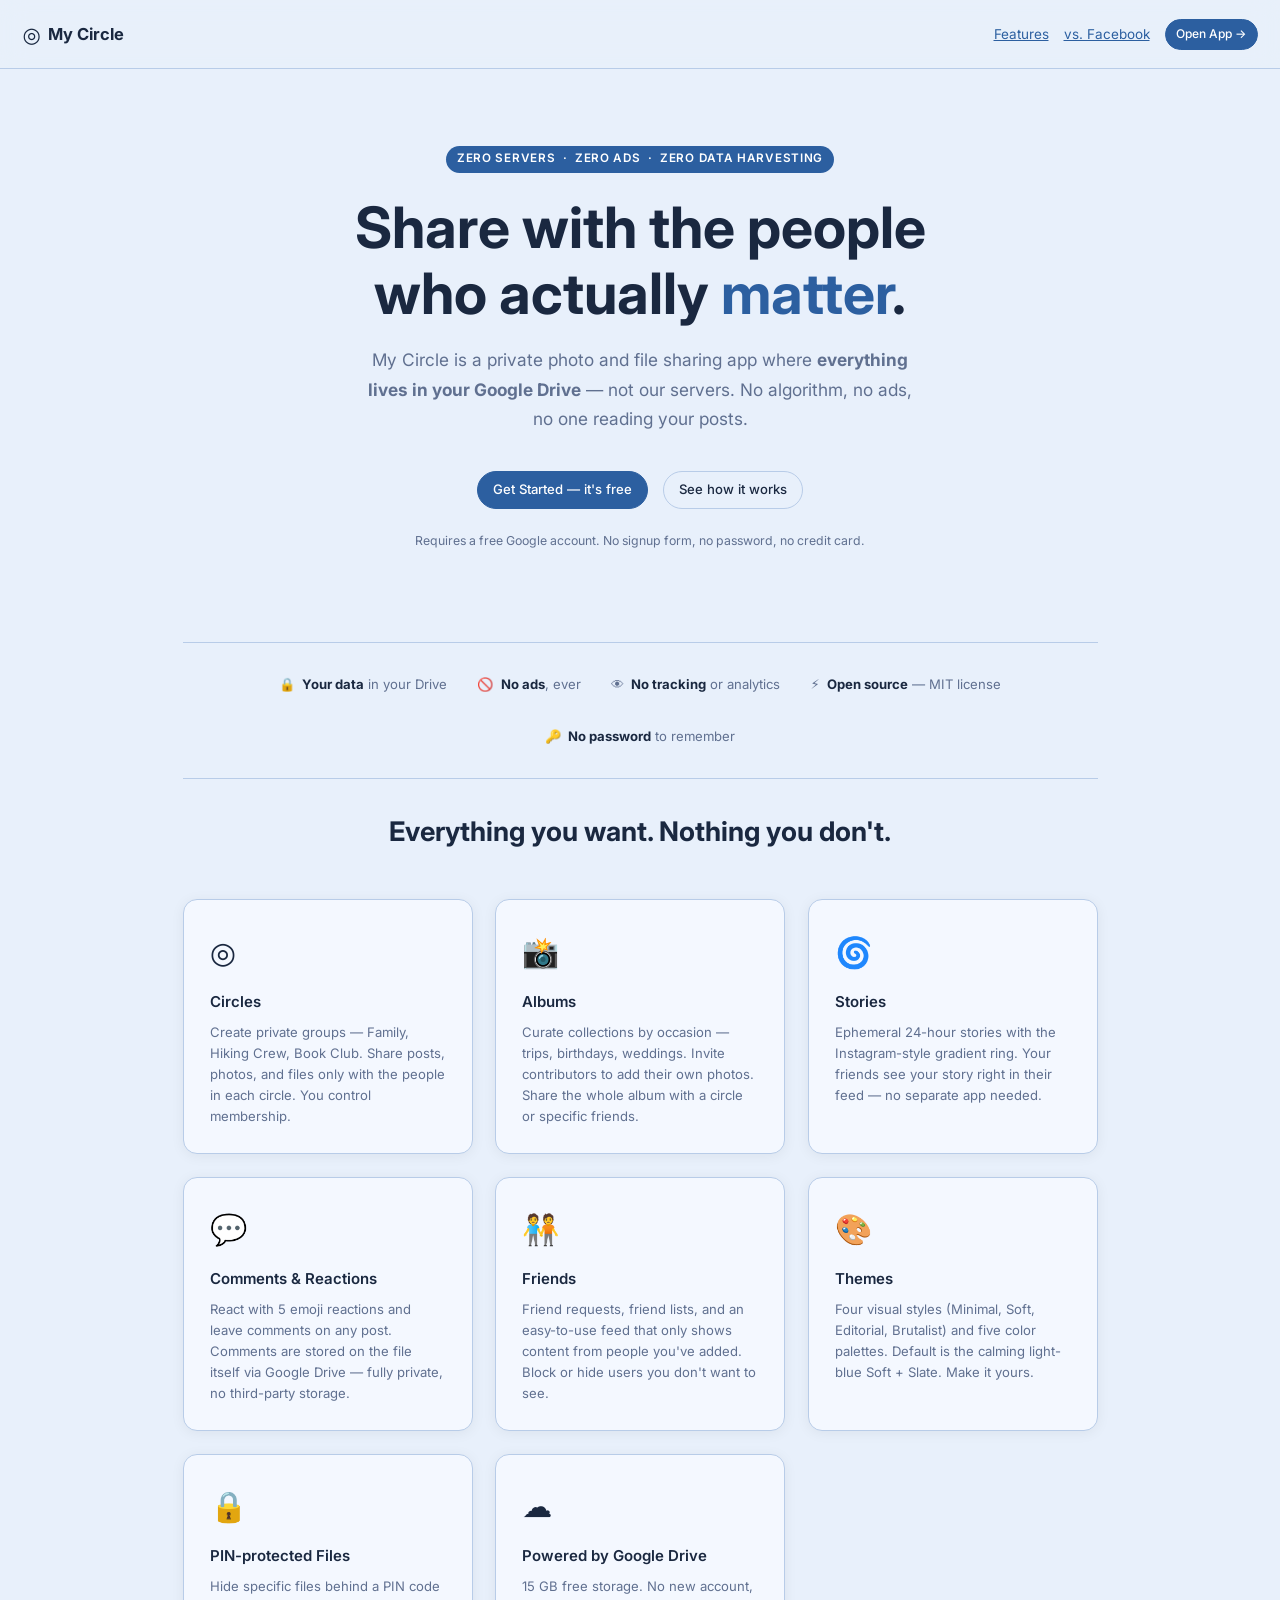
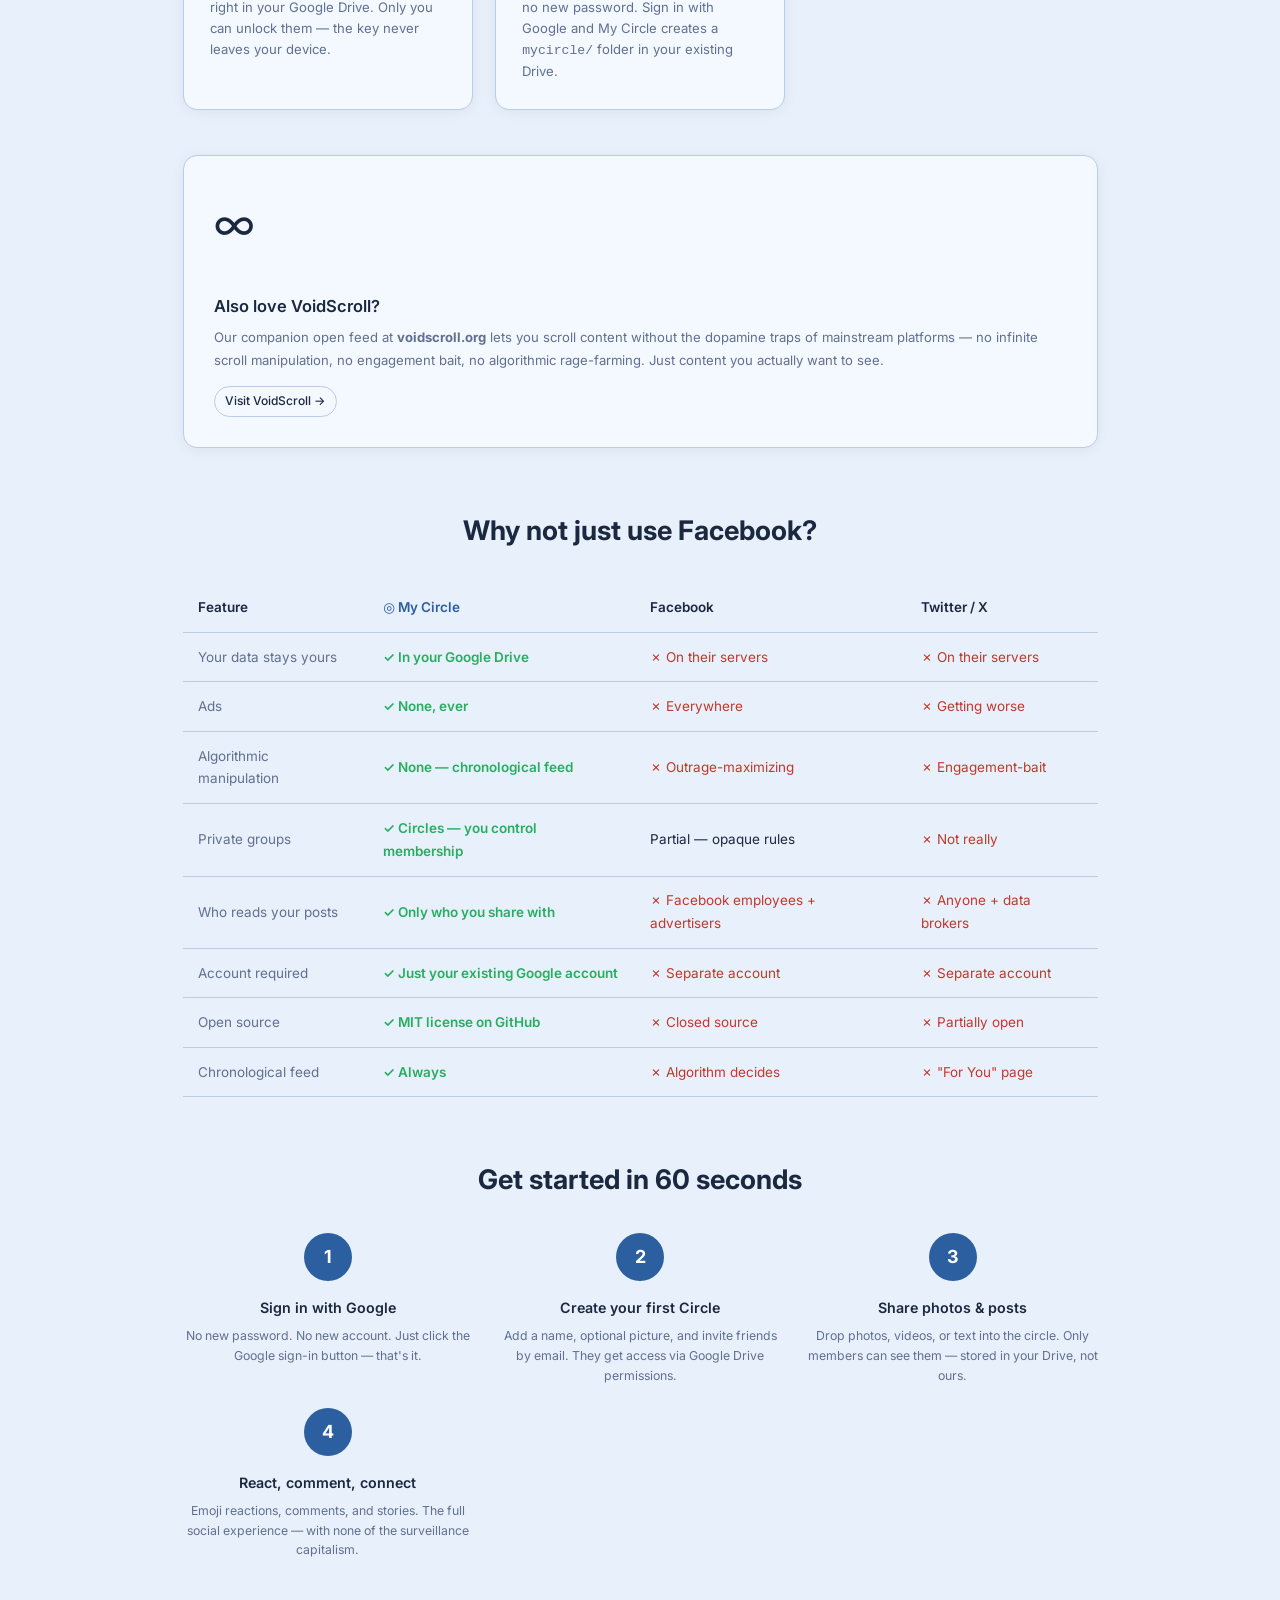
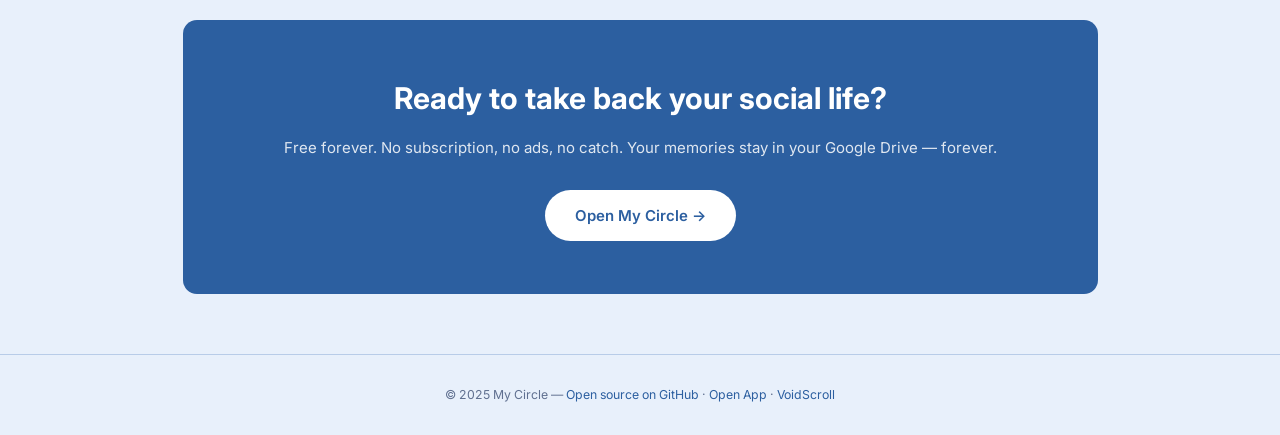
==== landing.html @ d67e1f30 "Add 10 features: carousel, story rings, circle pics, hide user, albums redesign, landing page & more" ====
<!DOCTYPE html>
<html lang="en" data-theme="soft" data-color="slate">
<head>
  <meta charset="UTF-8" />
  <meta name="viewport" content="width=device-width, initial-scale=1.0" />
  <title>My Circle — Private social sharing, owned by you</title>
  <meta name="description" content="My Circle is a private photo &amp; file sharing app. No servers, no ads — everything lives in your Google Drive." />
  <link rel="icon" href="data:image/svg+xml,<svg xmlns='http://www.w3.org/2000/svg' viewBox='0 0 100 100'><text y='.9em' font-size='90'>◎</text></svg>" />
  <link rel="preconnect" href="https://fonts.googleapis.com" />
  <link rel="preconnect" href="https://fonts.gstatic.com" crossorigin />
  <link href="https://fonts.googleapis.com/css2?family=Inter:wght@400;500;600;700&family=Playfair+Display:wght@700&display=swap" rel="stylesheet" />
  <link rel="stylesheet" href="css/styles.css" />
  <style>
    /* ── Landing-specific overrides ── */
    body { background: var(--bg); color: var(--text); }

    .landing { max-width: 960px; margin: 0 auto; padding: 0 1.5rem; }

    /* ── Top nav ── */
    .landing-nav {
      display: flex; align-items: center; justify-content: space-between;
      padding: 1.25rem 1.5rem;
      position: sticky; top: 0; z-index: 100;
      background: color-mix(in srgb, var(--bg) 80%, transparent);
      backdrop-filter: blur(12px);
      border-bottom: 1px solid var(--border);
    }
    .landing-nav-brand { display: flex; align-items: center; gap: .5rem; font-weight: 700; font-size: 1.1rem; text-decoration: none; color: var(--text); }
    .landing-nav-brand .brand-mark { font-size: 1.4rem; }
    .landing-nav-links { display: flex; gap: 1rem; align-items: center; }

    /* ── Hero ── */
    .hero {
      text-align: center;
      padding: 5rem 1rem 4rem;
    }
    .hero-eyebrow {
      display: inline-block;
      background: var(--accent);
      color: var(--accent-fg);
      font-size: .78rem;
      font-weight: 600;
      letter-spacing: .06em;
      text-transform: uppercase;
      padding: .25rem .75rem;
      border-radius: 100px;
      margin-bottom: 1.5rem;
    }
    .hero h1 {
      font-size: clamp(2.2rem, 6vw, 3.8rem);
      font-weight: 700;
      line-height: 1.15;
      margin-bottom: 1.25rem;
      color: var(--text);
    }
    .hero h1 em { font-style: normal; color: var(--accent); }
    .hero-sub {
      font-size: 1.15rem;
      color: var(--muted);
      max-width: 560px;
      margin: 0 auto 2.5rem;
      line-height: 1.7;
    }
    .hero-cta { display: flex; gap: 1rem; justify-content: center; flex-wrap: wrap; }
    .hero-note { margin-top: 1.5rem; font-size: .82rem; color: var(--muted); }

    /* ── Trust badges ── */
    .trust-row {
      display: flex; gap: 2rem; justify-content: center; flex-wrap: wrap;
      padding: 2rem 0;
      border-top: 1px solid var(--border);
      border-bottom: 1px solid var(--border);
      margin: 2rem 0;
    }
    .trust-item { display: flex; align-items: center; gap: .5rem; font-size: .875rem; color: var(--muted); }
    .trust-item strong { color: var(--text); }

    /* ── Feature sections ── */
    .features { display: grid; grid-template-columns: repeat(auto-fill, minmax(280px, 1fr)); gap: 1.5rem; margin: 3rem 0; }
    .feature-card {
      background: var(--surface);
      border: 1px solid var(--border);
      border-radius: var(--card-radius, 14px);
      padding: 1.75rem;
      box-shadow: var(--shadow);
    }
    .feature-icon { font-size: 2rem; margin-bottom: .75rem; }
    .feature-card h3 { font-size: 1rem; font-weight: 600; margin-bottom: .5rem; }
    .feature-card p { font-size: .875rem; color: var(--muted); line-height: 1.6; }

    /* ── Comparison table ── */
    .compare-section { margin: 4rem 0; }
    .compare-section h2 { text-align: center; margin-bottom: 2rem; font-size: 1.8rem; }
    .compare-table { width: 100%; border-collapse: collapse; font-size: .9rem; }
    .compare-table th, .compare-table td { padding: .85rem 1rem; border-bottom: 1px solid var(--border); text-align: left; }
    .compare-table th { font-weight: 600; background: var(--bg); }
    .compare-table td:first-child { color: var(--muted); }
    .compare-table .mc-col { color: var(--accent); font-weight: 600; }
    .compare-table .check { color: #27ae60; }
    .compare-table .cross { color: var(--danger); }
    .compare-table tr:hover td { background: color-mix(in srgb, var(--surface) 60%, var(--bg)); }

    /* ── How it works ── */
    .how-section { margin: 4rem 0; }
    .how-section h2 { text-align: center; margin-bottom: 2rem; font-size: 1.8rem; }
    .steps { display: grid; grid-template-columns: repeat(auto-fill, minmax(220px, 1fr)); gap: 1.5rem; }
    .step { text-align: center; }
    .step-num {
      width: 48px; height: 48px; border-radius: 50%;
      background: var(--accent); color: var(--accent-fg);
      display: flex; align-items: center; justify-content: center;
      font-size: 1.2rem; font-weight: 700;
      margin: 0 auto 1rem;
    }
    .step h3 { font-size: .95rem; font-weight: 600; margin-bottom: .4rem; }
    .step p { font-size: .82rem; color: var(--muted); line-height: 1.6; }

    /* ── VoidScroll promo ── */
    .voidscroll-promo {
      margin: 3rem 0;
      background: var(--surface);
      border: 1px solid var(--border);
      border-radius: var(--card-radius, 14px);
      padding: 2rem;
      display: flex; align-items: center; gap: 2rem;
      box-shadow: var(--shadow);
      flex-wrap: wrap;
    }
    .voidscroll-promo .vs-icon { font-size: 3rem; flex-shrink: 0; }
    .voidscroll-promo h3 { font-size: 1.1rem; font-weight: 600; margin-bottom: .4rem; }
    .voidscroll-promo p { font-size: .875rem; color: var(--muted); margin-bottom: 1rem; }

    /* ── CTA section ── */
    .cta-section {
      text-align: center;
      margin: 4rem 0;
      padding: 3.5rem 2rem;
      background: var(--accent);
      color: var(--accent-fg);
      border-radius: var(--card-radius, 14px);
    }
    .cta-section h2 { font-size: 2rem; margin-bottom: .75rem; color: var(--accent-fg); }
    .cta-section p { margin-bottom: 2rem; opacity: .85; font-size: 1rem; }
    .btn-cta-inv {
      background: var(--accent-fg); color: var(--accent);
      border: none; border-radius: 100px;
      padding: .85rem 2rem; font-size: 1rem; font-weight: 600;
      cursor: pointer; text-decoration: none; display: inline-block;
      transition: opacity .15s;
    }
    .btn-cta-inv:hover { opacity: .9; }

    /* ── Footer ── */
    .landing-footer {
      text-align: center; padding: 2rem 0;
      font-size: .82rem; color: var(--muted);
      border-top: 1px solid var(--border);
      margin-top: 4rem;
    }
    .landing-footer a { color: var(--accent); text-decoration: none; }
    .landing-footer a:hover { text-decoration: underline; }

    @media (max-width: 600px) {
      .hero { padding: 3rem 1rem 2.5rem; }
      .voidscroll-promo { flex-direction: column; text-align: center; }
      .compare-table { font-size: .78rem; }
      .compare-table th, .compare-table td { padding: .6rem .5rem; }
    }
  </style>
</head>
<body>

  <nav class="landing-nav">
    <a href="index.html" class="landing-nav-brand">
      <span class="brand-mark">◎</span>
      <span>My Circle</span>
    </a>
    <div class="landing-nav-links">
      <a href="#features" class="link" style="font-size:.9rem">Features</a>
      <a href="#compare" class="link" style="font-size:.9rem">vs. Facebook</a>
      <a href="index.html" class="btn btn-primary btn-sm">Open App →</a>
    </div>
  </nav>

  <div class="landing">

    <!-- Hero -->
    <section class="hero">
      <span class="hero-eyebrow">Zero servers &nbsp;·&nbsp; Zero ads &nbsp;·&nbsp; Zero data harvesting</span>
      <h1>Share with the people<br>who actually <em>matter</em>.</h1>
      <p class="hero-sub">
        My Circle is a private photo and file sharing app where
        <strong>everything lives in your Google Drive</strong> — not our servers.
        No algorithm, no ads, no one reading your posts.
      </p>
      <div class="hero-cta">
        <a href="index.html" class="btn btn-primary btn-lg">Get Started — it's free</a>
        <a href="#features" class="btn btn-ghost btn-lg">See how it works</a>
      </div>
      <p class="hero-note">Requires a free Google account. No signup form, no password, no credit card.</p>
    </section>

    <!-- Trust -->
    <div class="trust-row">
      <div class="trust-item">🔒 <span><strong>Your data</strong> in your Drive</span></div>
      <div class="trust-item">🚫 <span><strong>No ads</strong>, ever</span></div>
      <div class="trust-item">👁 <span><strong>No tracking</strong> or analytics</span></div>
      <div class="trust-item">⚡ <span><strong>Open source</strong> — MIT license</span></div>
      <div class="trust-item">🔑 <span><strong>No password</strong> to remember</span></div>
    </div>

    <!-- Features -->
    <section id="features">
      <h2 style="text-align:center;margin-bottom:2rem;font-size:1.8rem">Everything you want. Nothing you don't.</h2>
      <div class="features">
        <div class="feature-card">
          <div class="feature-icon">◎</div>
          <h3>Circles</h3>
          <p>Create private groups — Family, Hiking Crew, Book Club. Share posts, photos, and files only with the people in each circle. You control membership.</p>
        </div>
        <div class="feature-card">
          <div class="feature-icon">📸</div>
          <h3>Albums</h3>
          <p>Curate collections by occasion — trips, birthdays, weddings. Invite contributors to add their own photos. Share the whole album with a circle or specific friends.</p>
        </div>
        <div class="feature-card">
          <div class="feature-icon">🌀</div>
          <h3>Stories</h3>
          <p>Ephemeral 24-hour stories with the Instagram-style gradient ring. Your friends see your story right in their feed — no separate app needed.</p>
        </div>
        <div class="feature-card">
          <div class="feature-icon">💬</div>
          <h3>Comments &amp; Reactions</h3>
          <p>React with 5 emoji reactions and leave comments on any post. Comments are stored on the file itself via Google Drive — fully private, no third-party storage.</p>
        </div>
        <div class="feature-card">
          <div class="feature-icon">🧑‍🤝‍🧑</div>
          <h3>Friends</h3>
          <p>Friend requests, friend lists, and an easy-to-use feed that only shows content from people you've added. Block or hide users you don't want to see.</p>
        </div>
        <div class="feature-card">
          <div class="feature-icon">🎨</div>
          <h3>Themes</h3>
          <p>Four visual styles (Minimal, Soft, Editorial, Brutalist) and five color palettes. Default is the calming light-blue Soft + Slate. Make it yours.</p>
        </div>
        <div class="feature-card">
          <div class="feature-icon">🔒</div>
          <h3>PIN-protected Files</h3>
          <p>Hide specific files behind a PIN code right in your Google Drive. Only you can unlock them — the key never leaves your device.</p>
        </div>
        <div class="feature-card">
          <div class="feature-icon">☁️</div>
          <h3>Powered by Google Drive</h3>
          <p>15 GB free storage. No new account, no new password. Sign in with Google and My Circle creates a <code>mycircle/</code> folder in your existing Drive.</p>
        </div>
      </div>
    </section>

    <!-- VoidScroll promo -->
    <div class="voidscroll-promo">
      <div class="vs-icon">∞</div>
      <div>
        <h3>Also love VoidScroll?</h3>
        <p>Our companion open feed at <strong>voidscroll.org</strong> lets you scroll content without the dopamine traps of mainstream platforms — no infinite scroll manipulation, no engagement bait, no algorithmic rage-farming. Just content you actually want to see.</p>
        <a href="https://voidscroll.org" target="_blank" rel="noopener" class="btn btn-ghost btn-sm">Visit VoidScroll →</a>
      </div>
    </div>

    <!-- Comparison -->
    <section id="compare" class="compare-section">
      <h2>Why not just use Facebook?</h2>
      <table class="compare-table">
        <thead>
          <tr>
            <th>Feature</th>
            <th class="mc-col">◎ My Circle</th>
            <th>Facebook</th>
            <th>Twitter / X</th>
          </tr>
        </thead>
        <tbody>
          <tr>
            <td>Your data stays yours</td>
            <td class="mc-col check">✓ In your Google Drive</td>
            <td class="cross">✗ On their servers</td>
            <td class="cross">✗ On their servers</td>
          </tr>
          <tr>
            <td>Ads</td>
            <td class="mc-col check">✓ None, ever</td>
            <td class="cross">✗ Everywhere</td>
            <td class="cross">✗ Getting worse</td>
          </tr>
          <tr>
            <td>Algorithmic manipulation</td>
            <td class="mc-col check">✓ None — chronological feed</td>
            <td class="cross">✗ Outrage-maximizing</td>
            <td class="cross">✗ Engagement-bait</td>
          </tr>
          <tr>
            <td>Private groups</td>
            <td class="mc-col check">✓ Circles — you control membership</td>
            <td>Partial — opaque rules</td>
            <td class="cross">✗ Not really</td>
          </tr>
          <tr>
            <td>Who reads your posts</td>
            <td class="mc-col check">✓ Only who you share with</td>
            <td class="cross">✗ Facebook employees + advertisers</td>
            <td class="cross">✗ Anyone + data brokers</td>
          </tr>
          <tr>
            <td>Account required</td>
            <td class="mc-col check">✓ Just your existing Google account</td>
            <td class="cross">✗ Separate account</td>
            <td class="cross">✗ Separate account</td>
          </tr>
          <tr>
            <td>Open source</td>
            <td class="mc-col check">✓ MIT license on GitHub</td>
            <td class="cross">✗ Closed source</td>
            <td class="cross">✗ Partially open</td>
          </tr>
          <tr>
            <td>Chronological feed</td>
            <td class="mc-col check">✓ Always</td>
            <td class="cross">✗ Algorithm decides</td>
            <td class="cross">✗ "For You" page</td>
          </tr>
        </tbody>
      </table>
    </section>

    <!-- How it works -->
    <section class="how-section">
      <h2>Get started in 60 seconds</h2>
      <div class="steps">
        <div class="step">
          <div class="step-num">1</div>
          <h3>Sign in with Google</h3>
          <p>No new password. No new account. Just click the Google sign-in button — that's it.</p>
        </div>
        <div class="step">
          <div class="step-num">2</div>
          <h3>Create your first Circle</h3>
          <p>Add a name, optional picture, and invite friends by email. They get access via Google Drive permissions.</p>
        </div>
        <div class="step">
          <div class="step-num">3</div>
          <h3>Share photos &amp; posts</h3>
          <p>Drop photos, videos, or text into the circle. Only members can see them — stored in your Drive, not ours.</p>
        </div>
        <div class="step">
          <div class="step-num">4</div>
          <h3>React, comment, connect</h3>
          <p>Emoji reactions, comments, and stories. The full social experience — with none of the surveillance capitalism.</p>
        </div>
      </div>
    </section>

    <!-- CTA -->
    <section class="cta-section">
      <h2>Ready to take back your social life?</h2>
      <p>Free forever. No subscription, no ads, no catch. Your memories stay in your Google Drive — forever.</p>
      <a href="index.html" class="btn-cta-inv">Open My Circle →</a>
    </section>

  </div><!-- /.landing -->

  <footer class="landing-footer">
    <div class="landing">
      <p>
        © 2025 My Circle — <a href="https://github.com/phil08533/TimeLine" target="_blank" rel="noopener">Open source on GitHub</a> ·
        <a href="index.html">Open App</a> ·
        <a href="https://voidscroll.org" target="_blank" rel="noopener">VoidScroll</a>
      </p>
    </div>
  </footer>

</body>
</html>
---- css/styles.css ----
/* ============================================================
   My Circle — styles.css
   Theme system: [data-theme] × [data-color] on <html>
   Visual themes: minimal | brutalist | soft | editorial
   Color themes:  paper | midnight | forest | coral | slate
   ============================================================ */

/* ── Reset ── */
*, *::before, *::after { box-sizing: border-box; margin: 0; padding: 0; }
img, video { max-width: 100%; display: block; }
button { cursor: pointer; font-family: inherit; }
a { color: inherit; text-decoration: none; }
[hidden] { display: none !important; }

/* ── Base color variables (paper default) ── */
:root {
  --bg:       #f8f8f5;
  --surface:  #ffffff;
  --border:   #d4d4cc;
  --text:     #1a1a18;
  --muted:    #767672;
  --accent:   #1a1a18;
  --accent-fg:#ffffff;
  --danger:   #c0392b;
  --radius:   6px;
  --shadow:   0 1px 4px rgba(0,0,0,.08);
}

[data-color="midnight"] {
  --bg:       #0f0f0f;
  --surface:  #1c1c1c;
  --border:   #333333;
  --text:     #e8e8e2;
  --muted:    #888882;
  --accent:   #e8e8e2;
  --accent-fg:#0f0f0f;
}

[data-color="forest"] {
  --bg:       #111e11;
  --surface:  #1a2e1a;
  --border:   #2e4a2e;
  --text:     #c8e6c8;
  --muted:    #7aaa7a;
  --accent:   #a8d5a2;
  --accent-fg:#111e11;
}

[data-color="coral"] {
  --bg:       #fff5f2;
  --surface:  #ffffff;
  --border:   #f5c6bc;
  --text:     #2d1010;
  --muted:    #a0706a;
  --accent:   #c0392b;
  --accent-fg:#ffffff;
}

[data-color="slate"] {
  --bg:       #e8f0fb;
  --surface:  #f4f8ff;
  --border:   #b8cce8;
  --text:     #1a2840;
  --muted:    #607090;
  --accent:   #2c5fa0;
  --accent-fg:#ffffff;
}

/* ── Visual: minimal (default) ── */
[data-theme="minimal"] {
  --font-body:    'Inter', system-ui, sans-serif;
  --font-display: 'Inter', system-ui, sans-serif;
  --font-mono:    'JetBrains Mono', monospace;
  --font-sz:      15px;
  --line-h:       1.6;
  --card-radius:  var(--radius);
  --topbar-h:     52px;
  --bw:           1px;
}

/* ── Visual: brutalist ── */
[data-theme="brutalist"] {
  --font-body:    'JetBrains Mono', monospace;
  --font-display: 'JetBrains Mono', monospace;
  --font-mono:    'JetBrains Mono', monospace;
  --font-sz:      14px;
  --line-h:       1.5;
  --card-radius:  0px;
  --topbar-h:     48px;
  --bw:           2px;
}
[data-theme="brutalist"] .card,
[data-theme="brutalist"] .input,
[data-theme="brutalist"] .btn,
[data-theme="brutalist"] .topbar { border-width: 2px; }
[data-theme="brutalist"] .btn,
[data-theme="brutalist"] .input { border-radius: 0; }
[data-theme="brutalist"] h2 { text-transform: uppercase; letter-spacing: .05em; }

/* ── Visual: soft ── */
[data-theme="soft"] {
  --font-body:    'Inter', system-ui, sans-serif;
  --font-display: 'Inter', system-ui, sans-serif;
  --font-mono:    'JetBrains Mono', monospace;
  --font-sz:      15px;
  --line-h:       1.7;
  --card-radius:  14px;
  --topbar-h:     56px;
  --bw:           1px;
  --shadow:       0 2px 14px rgba(0,0,0,.06);
}
[data-theme="soft"] .card { box-shadow: var(--shadow); border-color: transparent; }
[data-theme="soft"] .btn-primary { border-radius: 20px; }
[data-theme="soft"] .btn-ghost { border-radius: 20px; }

/* ── Visual: editorial ── */
[data-theme="editorial"] {
  --font-body:    'Inter', system-ui, sans-serif;
  --font-display: 'Playfair Display', Georgia, serif;
  --font-mono:    'JetBrains Mono', monospace;
  --font-sz:      15px;
  --line-h:       1.65;
  --card-radius:  2px;
  --topbar-h:     54px;
  --bw:           1px;
}
[data-theme="editorial"] h2,
[data-theme="editorial"] h3 { font-family: var(--font-display); }
[data-theme="editorial"] .brand-name-sm,
[data-theme="editorial"] .brand-name { font-family: var(--font-display); font-style: italic; }
[data-theme="editorial"] .topbar { border-bottom: 3px double var(--border); }

/* ── Base ── */
html {
  font-family: var(--font-body, 'Inter', sans-serif);
  font-size: var(--font-sz, 15px);
  line-height: var(--line-h, 1.6);
  color: var(--text);
  background: var(--bg);
  transition: background .25s, color .25s;
}
body { min-height: 100vh; }

/* ── Screens ── */
.screen { display: none; }
.screen.active { display: block; }

/* ── Auth ── */
.auth-inner {
  min-height: 100vh;
  display: flex;
  flex-direction: column;
  align-items: center;
  justify-content: center;
  padding: 2rem 1.5rem;
  max-width: 400px;
  margin: 0 auto;
  text-align: center;
  gap: 1.5rem;
}
.brand { display: flex; flex-direction: column; align-items: center; gap: .5rem; }
.brand-mark { font-size: 3.5rem; line-height: 1; }
.brand-name { font-size: 2.25rem; font-weight: 700; font-family: var(--font-display, inherit); }
.brand-tagline { color: var(--muted); font-size: .95rem; }
.auth-pitch { color: var(--muted); }
.auth-pitch strong { color: var(--text); }
.auth-note { font-size: .8rem; color: var(--muted); }
.btn-lg { padding: .8rem 2rem; font-size: 1rem; }
#demo-btn { margin-top: .25rem; }

/* ── Demo banner ── */
.demo-banner {
  background: var(--border);
  color: var(--muted);
  font-size: .8rem;
  text-align: center;
  padding: .5rem 1rem;
}

/* ── Auth setup panel ── */
.auth-setup {
  width: 100%;
  border: 1px solid var(--border);
  border-radius: var(--radius, 8px);
  font-size: .875rem;
}
.auth-setup-toggle {
  padding: .6rem .85rem;
  cursor: pointer;
  color: var(--muted);
  list-style: none;
  user-select: none;
}
.auth-setup-toggle::-webkit-details-marker { display: none; }
.auth-setup-toggle::before { content: '▸ '; font-size: .75rem; }
details[open] .auth-setup-toggle::before { content: '▾ '; }
.auth-setup-body {
  padding: .85rem;
  border-top: 1px solid var(--border);
  text-align: left;
  display: flex;
  flex-direction: column;
  gap: .65rem;
}
.auth-setup-body p { color: var(--muted); margin: 0; }
.setup-steps {
  margin: 0;
  padding-left: 1.4rem;
  color: var(--muted);
  display: flex;
  flex-direction: column;
  gap: .3rem;
}
.setup-steps li { line-height: 1.5; }
.setup-input-row { display: flex; gap: .5rem; }
.setup-input-row .input { flex: 1; font-size: .8rem; font-family: var(--font-mono, monospace); }

/* ── Topbar ── */
.topbar {
  position: sticky;
  top: 0;
  z-index: 100;
  height: var(--topbar-h, 52px);
  background: var(--surface);
  border-bottom: 1px solid var(--border);
  display: flex;
  align-items: center;
  padding: 0 1.25rem;
  gap: 1rem;
}
.topbar-brand { display: flex; align-items: center; gap: .4rem; font-weight: 700; }
.brand-mark-sm { font-size: 1.1rem; }
.brand-name-sm { font-size: 1rem; font-family: var(--font-display, inherit); }
.topbar-nav { display: flex; gap: .15rem; flex: 1; }
.nav-link { padding: .35rem .65rem; border-radius: var(--radius); font-size: .85rem; color: var(--muted); transition: color .15s, background .15s; }
.nav-link:hover { color: var(--text); background: var(--bg); }
.nav-link.active { color: var(--text); font-weight: 600; }
.topbar-right { margin-left: auto; display: flex; align-items: center; gap: .25rem; position: relative; }
.nav-avatar {
  width: 30px; height: 30px;
  border-radius: 50%;
  background: var(--border);
  display: flex; align-items: center; justify-content: center;
  font-size: .75rem; font-weight: 700;
  overflow: hidden;
  transition: opacity .15s;
}
.nav-avatar:hover { opacity: .8; }
.nav-avatar img { width: 100%; height: 100%; object-fit: cover; }

/* ── Main ── */
#main { max-width: 960px; margin: 0 auto; padding: 2rem 1.25rem; }

/* ── Pages ── */
.page { animation: page-in .15s ease; }
@keyframes page-in { from { opacity:0; } to { opacity:1; } }

.page-header { display: flex; align-items: center; gap: .75rem; margin-bottom: 1.5rem; }
.page-header h2 { font-size: 1.35rem; font-weight: 700; flex: 1; font-family: var(--font-display, inherit); }
.page-header-actions { display: flex; gap: .5rem; margin-left: auto; }

/* ── Section block ── */
.section-block { margin-top: 2rem; padding-top: 1.5rem; border-top: 1px solid var(--border); }
.section-block h3 { font-size: .8rem; font-weight: 700; text-transform: uppercase; letter-spacing: .07em; color: var(--muted); margin-bottom: .85rem; }

/* ── Cards ── */
.card {
  background: var(--surface);
  border: 1px solid var(--border);
  border-radius: var(--card-radius, var(--radius));
  overflow: hidden;
}
.card-body { padding: 1rem; }
.card-grid { display: grid; grid-template-columns: repeat(auto-fill, minmax(220px, 1fr)); gap: 1rem; }
.media-grid { display: grid; grid-template-columns: repeat(auto-fill, minmax(160px, 1fr)); gap: .6rem; }

/* ── Collection / circle cards ── */
.coll-card { cursor: pointer; transition: box-shadow .15s; }
.coll-card:hover { box-shadow: var(--shadow); }
.coll-thumb {
  aspect-ratio: 16/9;
  background: var(--bg);
  display: flex; align-items: center; justify-content: center;
  color: var(--border);
  font-size: 2rem;
  overflow: hidden;
}
.coll-thumb img { width: 100%; height: 100%; object-fit: cover; }
.coll-card .card-body { padding: .85rem 1rem; }
.coll-card h4 { font-size: .95rem; font-weight: 600; margin-bottom: .2rem; }
.card-meta { font-size: .78rem; color: var(--muted); display: flex; gap: .5rem; flex-wrap: wrap; }

/* ── Post modal ── */
.post-dropzone {
  border: 2px dashed var(--border);
  border-radius: var(--radius);
  padding: 1.5rem 1rem;
  text-align: center;
  cursor: pointer;
  transition: border-color .15s, background .15s;
  user-select: none;
}
.post-dropzone:hover,
.post-dropzone:focus,
.post-dropzone.dropzone--over {
  border-color: var(--accent);
  background: color-mix(in srgb, var(--accent) 6%, transparent);
  outline: none;
}
.post-dropzone-inner { display: flex; flex-direction: column; align-items: center; gap: .35rem; }
.post-dropzone-icon  { font-size: 1.6rem; }
.post-dropzone-inner > span { font-size: .9rem; color: var(--muted); }
.link-text { color: var(--accent); cursor: pointer; }
.post-previews {
  display: grid;
  grid-template-columns: repeat(auto-fill, minmax(80px, 1fr));
  gap: .4rem;
  margin-top: -.2rem;
}
.post-preview-item {
  aspect-ratio: 1;
  border-radius: var(--radius);
  overflow: hidden;
  border: 1px solid var(--border);
}
.post-preview-item img { width: 100%; height: 100%; object-fit: cover; display: block; }

/* Audience picker */
.audience-options { display: flex; flex-direction: column; gap: .15rem; }
.audience-option {
  display: flex;
  align-items: flex-start;
  gap: .6rem;
  padding: .5rem .6rem;
  border-radius: var(--radius);
  cursor: pointer;
  border: 1px solid transparent;
  transition: background .1s, border-color .1s;
}
.audience-option:hover { background: var(--bg); }
.audience-option:has(input:checked) { background: var(--bg); border-color: var(--accent); }
.audience-option input { margin-top: .2rem; accent-color: var(--accent); flex-shrink: 0; }
.audience-label { font-weight: 600; font-size: .92rem; }

/* Circle picker (shown when "Specific circles" is selected) */
.circle-picker {
  display: flex;
  flex-wrap: wrap;
  gap: .4rem;
  padding: .4rem .6rem .6rem 2rem;
}
.circle-check {
  display: inline-flex;
  align-items: center;
  gap: .35rem;
  font-size: .85rem;
  cursor: pointer;
  padding: .25rem .6rem;
  border-radius: 999px;
  border: 1px solid var(--border);
  background: var(--surface);
  user-select: none;
  transition: border-color .1s, background .1s;
}
.circle-check:hover { background: var(--bg); }
.circle-check:has(input:checked) { border-color: var(--accent); background: color-mix(in srgb, var(--accent) 10%, var(--surface)); }
.circle-check input { accent-color: var(--accent); }

/* ── Feed album cards ── */
#feed-list { display: flex; flex-direction: column; gap: 1.25rem; }
.feed-album-wrapper { display: flex; flex-direction: column; gap: .5rem; }
.feed-album-card {
  background: var(--surface);
  border: 1px solid var(--border);
  border-radius: var(--radius);
  overflow: hidden;
  transition: box-shadow .15s;
}
.feed-album-card:hover { box-shadow: var(--shadow); }
.feed-album-card--open { box-shadow: var(--shadow); }
.feed-album-cover {
  position: relative;
  aspect-ratio: 16/9;
  background: var(--bg);
  overflow: hidden;
}
.feed-album-cover img { width: 100%; height: 100%; object-fit: cover; display: block; }
.feed-album-count {
  position: absolute;
  bottom: .5rem; right: .6rem;
  background: rgba(0,0,0,.55);
  color: #fff;
  font-size: .75rem;
  font-weight: 600;
  padding: .2rem .5rem;
  border-radius: 999px;
}
.feed-album-meta { padding: .75rem 1rem; }
.feed-album-title { font-size: 1rem; font-weight: 600; margin-bottom: .2rem; }
.feed-album-byline { font-size: .82rem; color: var(--muted); display: flex; align-items: center; gap: .3rem; flex-wrap: wrap; }
.feed-album-sharer { font-weight: 600; color: var(--text); }
.feed-album-sharer--clickable { cursor: pointer; }
.feed-album-sharer--clickable:hover { text-decoration: underline; }
.feed-album-dot { opacity: .4; }
.feed-album-expand-hint { font-style: italic; opacity: .55; }
.feed-album-caption { font-size: .88rem; margin-top: .45rem; color: var(--text); line-height: 1.5; }
.feed-album-card--text .feed-album-meta { padding: 1rem; }
.feed-album-card--text .feed-album-caption { font-size: 1rem; margin-top: .3rem; }
.feed-album-grid {
  display: grid;
  grid-template-columns: repeat(auto-fill, minmax(140px, 1fr));
  gap: .5rem;
  padding: 0 .1rem;
}

/* ── Media items ── */
.media-item {
  aspect-ratio: 1;
  border-radius: var(--card-radius, var(--radius));
  overflow: hidden;
  background: var(--bg);
  border: 1px solid var(--border);
  cursor: pointer;
  position: relative;
}
.media-item img, .media-item video { width: 100%; height: 100%; object-fit: cover; transition: opacity .15s; }
.media-item:hover img, .media-item:hover video { opacity: .88; }
.media-overlay {
  position: absolute;
  inset: 0;
  background: linear-gradient(to top, rgba(0,0,0,.45) 0%, transparent 55%);
  opacity: 0;
  transition: opacity .2s;
  display: flex; align-items: flex-end; justify-content: space-between; padding: .5rem;
  color: #fff; font-size: .75rem;
}
.media-item:hover .media-overlay { opacity: 1; }
.media-time { opacity: .75; font-size: .7rem; }

/* ── My Data managed items (action buttons on hover) ── */
.media-item--managed { cursor: default; }
.media-item--managed img { cursor: pointer; }
.media-item-actions {
  position: absolute;
  bottom: 0; left: 0; right: 0;
  display: flex;
  justify-content: center;
  gap: .2rem;
  padding: .35rem .25rem;
  background: linear-gradient(to top, rgba(0,0,0,.65) 0%, transparent 100%);
  opacity: 0;
  transition: opacity .2s;
}
.media-item--managed:hover .media-item-actions,
.media-item--managed:focus-within .media-item-actions,
.media-item--managed.active .media-item-actions { opacity: 1; }
.mia-btn {
  border: none;
  background: rgba(255,255,255,.18);
  color: #fff;
  border-radius: 50%;
  width: 1.8rem; height: 1.8rem;
  display: flex; align-items: center; justify-content: center;
  font-size: .85rem;
  cursor: pointer;
  transition: background .15s;
  padding: 0;
  flex-shrink: 0;
}
.mia-btn:hover { background: rgba(255,255,255,.35); }
.mia-btn:disabled { opacity: .45; cursor: not-allowed; }
.mia-del:hover { background: rgba(220,38,38,.5); }

/* ── Hidden filter pill ── */
.filter-pill--locked { font-size: .78rem; }
.filter-pill--locked.active { background: #6b21a8; border-color: #7c3aed; color: #fff; }

/* ── Buttons ── */
.btn {
  display: inline-flex; align-items: center; gap: .4rem;
  padding: .45rem 1rem;
  border-radius: var(--radius);
  font-size: .875rem; font-weight: 500;
  border: 1px solid transparent;
  transition: background .15s, color .15s, opacity .15s;
  white-space: nowrap;
}
.btn-primary { background: var(--accent); color: var(--accent-fg); border-color: var(--accent); }
.btn-primary:hover { opacity: .82; }
.btn-ghost { background: transparent; color: var(--text); border-color: var(--border); }
.btn-ghost:hover { background: var(--bg); }
.btn-sm { padding: .28rem .7rem; font-size: .8rem; }
.danger-btn { color: var(--danger) !important; border-color: transparent !important; }
.danger-btn:hover { background: rgba(192,57,43,.08) !important; }

/* ── Inputs ── */
.input {
  width: 100%;
  padding: .5rem .75rem;
  border: 1px solid var(--border);
  border-radius: var(--radius);
  background: var(--surface);
  color: var(--text);
  font-size: .875rem;
  outline: none;
  transition: border-color .15s;
}
.input:focus { border-color: var(--accent); }
textarea.input { resize: vertical; min-height: 80px; }
.input-row { display: flex; gap: .5rem; }
.input-row .input { flex: 1; }
.select-sm {
  padding: .3rem .6rem;
  border: 1px solid var(--border);
  border-radius: var(--radius);
  background: var(--surface);
  color: var(--text);
  font-size: .82rem; cursor: pointer;
}

/* ── Form ── */
.form-block { display: flex; flex-direction: column; gap: 1rem; max-width: 500px; margin-bottom: 1.5rem; }
.form-field { display: flex; flex-direction: column; gap: .3rem; }
.form-field label { font-size: .8rem; font-weight: 500; color: var(--muted); }
.form-actions { display: flex; gap: .5rem; }

/* ── Profile ── */
.profile-card {
  display: flex; align-items: flex-start; gap: 1.5rem;
  padding: 1.5rem;
  background: var(--surface);
  border: 1px solid var(--border);
  border-radius: var(--card-radius, var(--radius));
  margin-bottom: 1.5rem;
}
.avatar-xl {
  width: 72px; height: 72px;
  border-radius: 50%;
  background: var(--border);
  display: flex; align-items: center; justify-content: center;
  font-size: 1.4rem; font-weight: 700;
  flex-shrink: 0; overflow: hidden;
}
.avatar-xl img { width: 100%; height: 100%; object-fit: cover; }
.profile-info { flex: 1; }
.profile-info h3 { font-size: 1.2rem; font-weight: 700; }

/* ── Members strip ── */
.members-strip { display: flex; flex-wrap: wrap; gap: .5rem; margin-bottom: 1.25rem; }
.member-chip {
  display: flex; align-items: center; gap: .35rem;
  padding: .25rem .65rem;
  background: var(--surface);
  border: 1px solid var(--border);
  border-radius: 99px;
  font-size: .8rem;
}
.chip-remove {
  background: none; border: none; padding: 0 0 0 .15rem;
  font-size: .9rem; line-height: 1; color: var(--muted);
  cursor: pointer; opacity: .6;
}
.chip-remove:hover { opacity: 1; color: var(--danger, #c0392b); }

/* ── Circles list page ── */
.circles-toolbar {
  display: flex;
  align-items: center;
  gap: .75rem;
  margin-bottom: 1.25rem;
  flex-wrap: wrap;
}
.circles-search-input {
  flex: 1;
  min-width: 160px;
  max-width: 340px;
  height: 34px;
  padding: 0 .75rem;
  font-size: .85rem;
}
.filter-pills { display: flex; gap: .35rem; flex-wrap: wrap; }
.filter-pill {
  padding: .3rem .75rem;
  border-radius: 99px;
  border: 1px solid var(--border);
  background: var(--surface);
  font-size: .8rem;
  color: var(--muted);
  cursor: pointer;
  transition: border-color .12s, background .12s, color .12s;
}
.filter-pill:hover { color: var(--text); background: var(--bg); }
.filter-pill.active { border-color: var(--accent); background: color-mix(in srgb, var(--accent) 10%, var(--surface)); color: var(--text); font-weight: 600; }

.circles-grid {
  display: grid;
  grid-template-columns: repeat(auto-fill, minmax(260px, 1fr));
  gap: 1rem;
}

/* Circle card */
.circle-card {
  background: var(--surface);
  border: 1px solid var(--border);
  border-radius: var(--card-radius, var(--radius));
  overflow: hidden;
  cursor: pointer;
  transition: box-shadow .15s, transform .15s;
  display: flex;
  flex-direction: column;
}
.circle-card:hover { box-shadow: 0 4px 18px rgba(0,0,0,.1); transform: translateY(-1px); }

.circle-card-cover {
  position: relative;
  aspect-ratio: 16/7;
  background: var(--circle-color, var(--border));
  display: flex;
  align-items: center;
  justify-content: center;
  font-size: 2.5rem;
  overflow: hidden;
}
.circle-card-cover img { width: 100%; height: 100%; object-fit: cover; position: absolute; inset: 0; }
.circle-card-cover-overlay {
  position: absolute;
  inset: 0;
  background: linear-gradient(to bottom, transparent 40%, rgba(0,0,0,.35));
}
.circle-card-badge {
  position: absolute;
  top: .5rem;
  right: .5rem;
  background: rgba(0,0,0,.45);
  color: #fff;
  font-size: .68rem;
  font-weight: 700;
  padding: .2rem .5rem;
  border-radius: 99px;
  letter-spacing: .04em;
  text-transform: uppercase;
}
.circle-card-badge--owner { background: color-mix(in srgb, var(--accent) 80%, rgba(0,0,0,.5)); }
.circle-card-mute {
  position: absolute;
  top: .5rem;
  left: .5rem;
  font-size: .85rem;
  opacity: .75;
}

.circle-card-body { padding: .9rem 1rem 1rem; flex: 1; display: flex; flex-direction: column; gap: .4rem; }
.circle-card-title { font-size: .98rem; font-weight: 700; }
.circle-card-desc { font-size: .78rem; color: var(--muted); line-height: 1.4; white-space: nowrap; overflow: hidden; text-overflow: ellipsis; }
.circle-card-meta { display: flex; gap: .75rem; align-items: center; margin-top: auto; padding-top: .45rem; }
.circle-card-avatars { display: flex; }
.circle-card-avatars .mini-avatar {
  width: 22px; height: 22px;
  border-radius: 50%;
  background: var(--border);
  border: 2px solid var(--surface);
  display: flex; align-items: center; justify-content: center;
  font-size: .62rem; font-weight: 700;
  margin-left: -6px;
  flex-shrink: 0;
}
.circle-card-avatars .mini-avatar:first-child { margin-left: 0; }
.circle-card-members-label { font-size: .75rem; color: var(--muted); }
.circle-card-activity { font-size: .72rem; color: var(--muted); margin-left: auto; }
.circle-card-edit {
  position: absolute;
  bottom: .6rem;
  right: .6rem;
  opacity: 0;
  transition: opacity .15s;
  font-size: .8rem;
  padding: .2rem .5rem;
  background: var(--surface);
  border: 1px solid var(--border);
  border-radius: var(--radius);
  color: var(--muted);
}
.circle-card:hover .circle-card-edit { opacity: 1; }

/* Empty state icon */
.empty-icon { font-size: 3rem; margin-bottom: .5rem; opacity: .3; }

/* ── Circle detail hero ── */
.circle-hero {
  margin-bottom: 0;
  padding: 1.25rem 0 0;
}
.circle-hero-top {
  display: flex;
  align-items: center;
  justify-content: space-between;
  margin-bottom: 1.25rem;
}
.circle-hero-body {
  display: flex;
  align-items: flex-start;
  gap: 1.1rem;
  padding-bottom: 1.25rem;
  border-bottom: 1px solid var(--border);
  margin-bottom: 0;
}
.circle-hero-icon {
  width: 60px; height: 60px;
  border-radius: 50%;
  display: flex; align-items: center; justify-content: center;
  font-size: 1.6rem;
  flex-shrink: 0;
  background: var(--circle-color, var(--border));
  font-weight: 700;
}
.circle-hero-info { flex: 1; min-width: 0; }
.circle-hero-info h2 { font-size: 1.35rem; font-weight: 700; margin-bottom: .25rem; font-family: var(--font-display, inherit); }
.circle-detail-desc { font-size: .85rem; }
.circle-hero-stats {
  display: flex;
  gap: 1.25rem;
  margin-top: .5rem;
  flex-wrap: wrap;
}
.circle-stat { font-size: .8rem; color: var(--muted); }
.circle-stat strong { color: var(--text); font-weight: 600; }

/* ── Circle tabs ── */
.circle-tabs {
  display: flex;
  gap: 0;
  border-bottom: 2px solid var(--border);
  margin-bottom: 1.5rem;
}
.circle-tab {
  padding: .65rem 1.1rem;
  font-size: .85rem;
  font-weight: 600;
  border: none;
  background: none;
  color: var(--muted);
  cursor: pointer;
  border-bottom: 2px solid transparent;
  margin-bottom: -2px;
  transition: color .12s, border-color .12s;
}
.circle-tab:hover { color: var(--text); }
.circle-tab.active { color: var(--text); border-bottom-color: var(--accent); }

/* ── Circle members grid ── */
.circle-members-grid {
  display: grid;
  grid-template-columns: repeat(auto-fill, minmax(200px, 1fr));
  gap: .75rem;
}
.circle-member-card {
  background: var(--surface);
  border: 1px solid var(--border);
  border-radius: var(--card-radius, var(--radius));
  padding: .85rem 1rem;
  display: flex;
  align-items: center;
  gap: .75rem;
}
.circle-member-card--clickable { cursor: pointer; transition: box-shadow .12s; }
.circle-member-card--clickable:hover { box-shadow: var(--shadow); }
.circle-member-avatar {
  width: 38px; height: 38px;
  border-radius: 50%;
  background: var(--border);
  display: flex; align-items: center; justify-content: center;
  font-size: .9rem; font-weight: 700;
  flex-shrink: 0;
  color: var(--text);
}
.circle-member-info { flex: 1; min-width: 0; }
.circle-member-name { font-size: .88rem; font-weight: 600; white-space: nowrap; overflow: hidden; text-overflow: ellipsis; }
.circle-member-email { font-size: .72rem; color: var(--muted); white-space: nowrap; overflow: hidden; text-overflow: ellipsis; }
.circle-member-role {
  font-size: .65rem;
  font-weight: 700;
  letter-spacing: .06em;
  text-transform: uppercase;
  color: var(--muted);
  padding: .15rem .4rem;
  border: 1px solid var(--border);
  border-radius: 99px;
  flex-shrink: 0;
}
.circle-member-role--owner { border-color: var(--accent); color: var(--accent); }

/* Friend suggestion pills in add-member modal */
.add-member-suggestions { display: flex; flex-wrap: wrap; gap: .35rem; }
.member-suggest-pill {
  padding: .3rem .7rem;
  border-radius: 99px;
  border: 1px solid var(--border);
  background: var(--surface);
  font-size: .8rem;
  color: var(--muted);
  cursor: pointer;
  transition: border-color .12s, background .12s, color .12s;
}
.member-suggest-pill:hover { color: var(--text); background: var(--bg); }
.member-suggest-pill.active { border-color: var(--accent); background: color-mix(in srgb, var(--accent) 10%, var(--surface)); color: var(--text); }

/* ── People list ── */
.people-list { display: flex; flex-direction: column; gap: .5rem; }
.person-row {
  display: flex; align-items: center; gap: .75rem;
  padding: .6rem .75rem;
  background: var(--surface);
  border: 1px solid var(--border);
  border-radius: var(--radius);
}
.person-info { flex: 1; }
.person-name { font-weight: 600; font-size: .9rem; }
.person-email { font-size: .78rem; color: var(--muted); }
.person-actions { display: flex; gap: .35rem; }
.avatar-sm {
  width: 34px; height: 34px;
  border-radius: 50%;
  background: var(--border);
  display: flex; align-items: center; justify-content: center;
  font-size: .8rem; font-weight: 700;
  flex-shrink: 0;
}

/* ── Badge ── */
.badge {
  display: inline-flex; align-items: center; justify-content: center;
  min-width: 18px; padding: 0 5px; height: 18px;
  background: var(--border); border-radius: 99px;
  font-size: .7rem; font-weight: 700;
}

/* ── Misc text ── */
.muted-text { color: var(--muted); font-size: .875rem; }
.small { font-size: .78rem; }
.link { color: var(--accent); text-decoration: underline; }

/* ── Empty state ── */
.empty-state {
  text-align: center; padding: 3rem 1rem;
  color: var(--muted); grid-column: 1 / -1;
}

/* ── Theme / color pickers (settings) ── */
.theme-row { display: flex; flex-wrap: wrap; gap: .5rem; }
.theme-pill {
  padding: .35rem .85rem;
  border-radius: 99px;
  border: 1px solid var(--border);
  background: var(--surface);
  color: var(--text);
  font-size: .82rem;
  transition: background .15s, color .15s, border-color .15s;
}
.theme-pill.active { background: var(--accent); color: var(--accent-fg); border-color: var(--accent); }
.theme-pill:hover { background: var(--bg); }

.color-row { display: flex; gap: .75rem; flex-wrap: wrap; align-items: center; margin-bottom: .5rem; }
.color-dot {
  width: 28px; height: 28px;
  border-radius: 50%;
  border: 2px solid var(--dot-border, #ccc);
  background: var(--dot-bg, #fff);
  cursor: pointer;
  transition: transform .15s;
}
.color-dot:hover, .color-dot.active { transform: scale(1.25); }
.color-dot.active { outline: 2px solid var(--accent); outline-offset: 2px; }

/* ── Setting row ── */
.setting-row {
  display: flex; align-items: center; justify-content: space-between;
  padding: .65rem 0; border-bottom: 1px solid var(--border); gap: 1rem;
  font-size: .9rem;
}
.setting-row:last-child { border-bottom: none; }

/* ── Storage ── */
.storage-wrap { margin-bottom: .75rem; }
.storage-bar-track {
  height: 7px;
  background: var(--bg);
  border: 1px solid var(--border);
  border-radius: 99px;
  overflow: hidden;
  margin-bottom: .4rem;
}
.storage-bar-fill { height: 100%; background: var(--accent); border-radius: 99px; width: 0%; transition: width .5s; }
.large-file-row {
  display: flex; align-items: center; justify-content: space-between;
  padding: .45rem 0; border-bottom: 1px solid var(--border);
  font-size: .8rem; color: var(--muted);
}
.large-file-row:last-child { border-bottom: none; }

/* ── Prose (about) ── */
.prose { max-width: 620px; }
.prose h3 { font-size: 1.05rem; font-weight: 700; margin: 1.5rem 0 .5rem; font-family: var(--font-display, inherit); }
.prose h3:first-child { margin-top: 0; }
.prose p { margin-bottom: .85rem; color: var(--muted); line-height: 1.7; }
.prose ul { padding-left: 1.25rem; color: var(--muted); line-height: 1.85; margin-bottom: .85rem; }
.prose code {
  font-family: var(--font-mono, monospace);
  font-size: .85em;
  background: var(--bg);
  border: 1px solid var(--border);
  border-radius: 3px; padding: .1em .35em;
}

/* ── Modal ── */
.modal-overlay {
  position: fixed; inset: 0;
  background: rgba(0,0,0,.45);
  z-index: 200;
  display: flex; align-items: center; justify-content: center;
  padding: 1rem;
  animation: fade-in .15s ease;
}
@keyframes fade-in { from { opacity:0; } to { opacity:1; } }
.modal-box {
  background: var(--surface);
  border: 1px solid var(--border);
  border-radius: var(--card-radius, var(--radius));
  padding: 1.5rem;
  max-width: 480px; width: 100%;
  position: relative;
  max-height: 90vh; overflow-y: auto;
  animation: modal-up .15s ease;
}
@keyframes modal-up { from { transform:translateY(8px); opacity:0; } to { transform:translateY(0); opacity:1; } }
.modal-box h3 { font-size: 1.05rem; font-weight: 700; margin-bottom: 1rem; }
.modal-close-btn {
  position: absolute; top: .75rem; right: .75rem;
  background: none; border: none;
  font-size: 1rem; color: var(--muted); padding: .25rem;
}
.modal-close-btn:hover { color: var(--text); }
.modal-actions { display: flex; justify-content: flex-end; gap: .5rem; margin-top: 1.25rem; }

/* ── Lightbox ── */
.lightbox {
  position: fixed; inset: 0; z-index: 300;
  display: flex; align-items: center; justify-content: center;
}
.lightbox-backdrop { position: absolute; inset: 0; background: rgba(0,0,0,.88); }
.lightbox-inner {
  position: relative; z-index: 1;
  display: flex; flex-direction: column;
  max-width: min(90vw, 780px); max-height: 95vh; width: 100%;
}
.lightbox-close {
  position: absolute; top: .5rem; right: .5rem; z-index: 2;
  background: rgba(0,0,0,.55); border: none; color: #fff; font-size: 1.1rem;
  padding: .3rem .55rem; border-radius: 50%; line-height: 1; cursor: pointer;
}
#lightbox-img { max-height: 65vh; width: 100%; object-fit: contain; border-radius: var(--radius) var(--radius) 0 0; position: relative; }
.lightbox-meta {
  background: var(--surface);
  border-radius: 0 0 var(--radius) var(--radius);
  padding: .85rem 1rem;
  max-height: 260px; overflow-y: auto;
}

/* ── Reactions & comments ── */
.reactions-bar { display: flex; align-items: center; gap: .5rem; margin-bottom: .75rem; }
.react-btn {
  display: flex; align-items: center; gap: .3rem;
  padding: .28rem .65rem;
  border: 1px solid var(--border);
  border-radius: 99px;
  background: var(--bg); color: var(--text);
  font-size: .8rem; cursor: pointer;
  transition: background .15s;
}
.react-btn.liked { background: var(--accent); color: var(--accent-fg); border-color: var(--accent); }

.comments-area { display: flex; flex-direction: column; gap: .45rem; margin-bottom: .75rem; }
.comment-row { font-size: .84rem; line-height: 1.5; }
.comment-author { font-weight: 700; margin-right: .3rem; }
.comment-form { display: flex; gap: .5rem; }
.comment-form .input { flex: 1; }

/* ── Toast ── */
#toast-container {
  position: fixed; bottom: 1.25rem; right: 1.25rem;
  z-index: 400;
  display: flex; flex-direction: column; gap: .4rem;
  pointer-events: none;
}
.toast {
  padding: .6rem 1rem;
  background: var(--text); color: var(--bg);
  border-radius: var(--radius);
  font-size: .875rem;
  pointer-events: auto;
  animation: toast-in .2s ease;
  max-width: 300px;
}
.toast { display: flex; align-items: center; gap: .6rem; }
.toast-error { background: var(--danger); color: #fff; }
@keyframes toast-in { from { opacity:0; transform:translateY(6px); } to { opacity:1; transform:translateY(0); } }
.dismissing { animation: toast-out .2s ease forwards; }
@keyframes toast-out { to { opacity:0; transform:translateY(6px); } }
.toast-action-btn {
  background: none; border: 1px solid currentColor;
  color: inherit; opacity: .85;
  padding: .15rem .5rem; border-radius: var(--radius);
  font-size: .78rem; font-weight: 700; cursor: pointer;
  flex-shrink: 0; white-space: nowrap;
  transition: opacity .1s;
}
.toast-action-btn:hover { opacity: 1; }

/* ── Loading ── */
#loading-overlay {
  position: fixed; inset: 0;
  background: rgba(0,0,0,.15);
  z-index: 500;
  display: flex; align-items: center; justify-content: center;
}
.spinner {
  width: 28px; height: 28px;
  border: 3px solid var(--border);
  border-top-color: var(--accent);
  border-radius: 50%;
  animation: spin .7s linear infinite;
}
@keyframes spin { to { transform: rotate(360deg); } }

/* ── Profile stats ── */
.profile-stats-row {
  display: flex; gap: 0; flex-wrap: wrap;
  background: var(--surface);
  border: 1px solid var(--border);
  border-radius: var(--card-radius, var(--radius));
  margin-bottom: 1.5rem;
  overflow: hidden;
}
.profile-stat {
  flex: 1; min-width: 80px;
  display: flex; flex-direction: column; align-items: center; justify-content: center;
  padding: .9rem .5rem;
  border-right: 1px solid var(--border);
}
.profile-stat:last-child { border-right: none; }
.profile-stat-n { font-size: 1.3rem; font-weight: 700; line-height: 1.2; }
.profile-stat-l { font-size: .72rem; color: var(--muted); text-transform: uppercase; letter-spacing: .05em; margin-top: .1rem; }

/* ── Card edit button ── */
.card-edit-btn {
  flex-shrink: 0;
  padding: .15rem .4rem !important;
  font-size: .85rem !important;
  color: var(--muted) !important;
  border-color: transparent !important;
  opacity: 0;
  transition: opacity .15s;
}
.coll-card:hover .card-edit-btn { opacity: 1; }

/* ── My Data filter pills ── */
.my-data-filters { display: flex; gap: .4rem; flex-wrap: wrap; margin-bottom: 1rem; }
.filter-pill {
  padding: .28rem .75rem;
  border-radius: 99px;
  border: 1px solid var(--border);
  background: var(--surface);
  color: var(--muted);
  font-size: .8rem;
  transition: background .15s, color .15s, border-color .15s;
}
.filter-pill.active { background: var(--accent); color: var(--accent-fg); border-color: var(--accent); }
.filter-pill:hover:not(.active) { background: var(--bg); color: var(--text); }

/* ── My Data section heading ── */
.my-data-section-heading {
  grid-column: 1 / -1;
  font-size: .75rem; font-weight: 700; text-transform: uppercase; letter-spacing: .07em;
  color: var(--muted); padding: .75rem 0 .25rem;
  border-top: 1px solid var(--border); margin-top: .25rem;
}
.my-data-section-heading:first-child { border-top: none; margin-top: 0; }

/* ── Notification bell ── */
.notif-bell {
  position: relative;
  background: none; border: none; cursor: pointer;
  font-size: 1.1rem; padding: .25rem .35rem;
  border-radius: var(--radius);
  transition: background .15s;
  line-height: 1;
}
.notif-bell:hover { background: var(--surface); }
.notif-badge {
  position: absolute; top: -.1rem; right: -.1rem;
  background: #ef4444; color: #fff;
  font-size: .6rem; font-weight: 700;
  min-width: 1rem; height: 1rem;
  border-radius: 99px; padding: 0 .2rem;
  display: flex; align-items: center; justify-content: center;
  pointer-events: none;
}
.notif-panel {
  position: absolute; top: calc(100% + .4rem); right: .5rem;
  width: 320px; max-width: calc(100vw - 1rem);
  background: var(--card-bg, var(--surface));
  border: 1px solid var(--border);
  border-radius: var(--radius);
  box-shadow: 0 8px 24px rgba(0,0,0,.12);
  z-index: 200;
  overflow: hidden;
}
.notif-item {
  display: flex; gap: .75rem; padding: .75rem 1rem;
  border-bottom: 1px solid var(--border);
}
.notif-item:last-child { border-bottom: none; }
.notif-avatar {
  flex-shrink: 0; width: 2rem; height: 2rem;
  border-radius: 50%; background: var(--accent);
  color: var(--accent-fg); font-weight: 700;
  display: flex; align-items: center; justify-content: center;
  font-size: .85rem;
}
.notif-body { flex: 1; min-width: 0; }
.notif-title { font-size: .85rem; margin-bottom: .4rem; }
.notif-actions { display: flex; gap: .4rem; }
.notif-done { padding: .35rem 0; font-size: .82rem; color: var(--muted); }
.notif-empty { padding: .75rem 1rem; color: var(--muted); font-size: .85rem; margin: 0; }

/* ── Friend status badge ── */
.status-badge {
  display: inline-flex; align-items: center;
  font-size: .65rem; font-weight: 600; padding: .1rem .4rem;
  border-radius: 99px; vertical-align: middle;
}
.status-badge--pending { background: #fef3c7; color: #92400e; }

/* ── Circle doc chips (inside feed posts) ── */
.circle-docs-row { display: flex; flex-wrap: wrap; gap: .35rem; margin-top: .4rem; }
.circle-doc-chip {
  display: inline-flex; align-items: center; gap: .3rem;
  background: var(--surface); border: 1px solid var(--border);
  border-radius: var(--radius); padding: .2rem .5rem;
  font-size: .75rem; color: var(--text);
}
.circle-doc-chip span:last-child { max-width: 150px; overflow: hidden; text-overflow: ellipsis; white-space: nowrap; }

/* ── Post preview for docs ── */
.post-preview-doc {
  display: flex; flex-direction: column; align-items: center; justify-content: center;
  background: var(--surface); border: 1px solid var(--border);
  border-radius: var(--radius); padding: .75rem .5rem; gap: .25rem;
  font-size: 1.8rem;
}
.post-preview-name {
  font-size: .68rem; color: var(--muted);
  max-width: 80px; overflow: hidden; text-overflow: ellipsis; white-space: nowrap;
  text-align: center;
}

/* ── btn-link helper ── */
.btn-link { background: none; border: none; cursor: pointer; padding: 0; }

/* ── Profile picture avatars in friends list / notifications ── */
.notif-avatar-img {
  width: 2rem; height: 2rem;
  border-radius: 50%; object-fit: cover;
  flex-shrink: 0;
}
.avatar-sm-img {
  width: 2rem; height: 2rem;
  border-radius: 50%; object-fit: cover;
  flex-shrink: 0;
}
.person-row--clickable { cursor: pointer; }
.person-row--clickable:hover { background: var(--surface-hover, rgba(0,0,0,.04)); border-radius: var(--radius); }

/* ── Drive file manager cards ── */
.drive-file-card {
  display: flex;
  flex-direction: column;
  gap: .2rem;
  min-width: 0;
}
.drive-file-non-media-item { cursor: default !important; }
.drive-file-non-media {
  width: 100%; height: 100%;
  display: flex; align-items: center; justify-content: center;
  background: var(--surface);
}
.drive-file-icon { font-size: 2.5rem; line-height: 1; display: block; }
.drive-file-label {
  font-size: .72rem;
  white-space: nowrap;
  overflow: hidden;
  text-overflow: ellipsis;
  color: var(--text);
  padding: 0 .1rem;
  font-weight: 500;
}
.drive-file-meta {
  font-size: .68rem;
  color: var(--muted);
  padding: 0 .1rem;
  white-space: nowrap;
  overflow: hidden;
  text-overflow: ellipsis;
}
.checkbox-label { display: flex; align-items: center; gap: .4rem; font-size: .88rem; cursor: pointer; }

/* ── Post card (chat-wall feed) ── */
.post-card-wrapper { margin-bottom: 1rem; }
.post-card {
  background: var(--surface);
  border: 1px solid var(--border);
  border-radius: var(--card-radius, var(--radius));
  overflow: hidden;
}
.post-card-header {
  display: flex; align-items: center; gap: .65rem;
  padding: .75rem 1rem .5rem;
}
.post-avatar {
  width: 36px; height: 36px;
  border-radius: 50%;
  background: var(--border);
  overflow: hidden;
  flex-shrink: 0;
  display: flex; align-items: center; justify-content: center;
}
.post-avatar-img { width: 100%; height: 100%; object-fit: cover; }
.post-avatar-initials { font-size: .85rem; font-weight: 700; color: var(--text); }
.post-author-meta { display: flex; flex-direction: column; flex: 1; }
.post-author-name { font-weight: 600; font-size: .9rem; line-height: 1.2; }
.post-author-name--clickable { cursor: pointer; }
.post-author-name--clickable:hover { text-decoration: underline; }
.post-avatar--clickable { cursor: pointer; }
.post-avatar--clickable:hover { opacity: .8; }
.post-author-time { font-size: .75rem; color: var(--muted); }
/* ── Post ⋯ menu ── */
.post-menu-slot { margin-left: auto; }
.post-menu-wrap { position: relative; flex-shrink: 0; }
.post-menu-btn {
  background: none; border: none; color: var(--muted);
  font-size: 1.15rem; line-height: 1; cursor: pointer;
  padding: .15rem .45rem; border-radius: var(--radius);
  letter-spacing: .04em; transition: background .1s, color .1s;
}
.post-menu-btn:hover { background: var(--bg); color: var(--text); }
.post-menu {
  position: absolute; top: calc(100% + .3rem); right: 0;
  min-width: 160px;
  background: var(--surface);
  border: 1px solid var(--border);
  border-radius: var(--radius);
  box-shadow: 0 4px 16px rgba(0,0,0,.12);
  z-index: 50;
  overflow: hidden;
}
.post-menu-item {
  display: block; width: 100%;
  padding: .55rem .85rem;
  text-align: left; background: none; border: none;
  font-size: .85rem; color: var(--text);
  cursor: pointer; transition: background .1s;
  white-space: nowrap;
}
.post-menu-item:hover { background: var(--bg); }
.post-menu-item--danger { color: var(--danger); }
.post-menu-item--danger:hover { background: rgba(192,57,43,.06); }
.post-caption {
  padding: .4rem 1rem .5rem;
  font-size: .9rem;
  line-height: 1.55;
  color: var(--text);
}
.post-media { overflow: hidden; }
.post-media-single .post-media-item { aspect-ratio: 4/3; }
.post-media-grid2 { display: grid; grid-template-columns: 1fr 1fr; gap: 2px; }
.post-media-grid2 .post-media-item { aspect-ratio: 1; }
.post-media-grid3 { display: grid; grid-template-columns: 1fr 1fr 1fr; gap: 2px; }
.post-media-grid3 .post-media-item { aspect-ratio: 1; }
.post-media-item {
  overflow: hidden; cursor: pointer; background: var(--bg);
  position: relative;
}
.post-media-item img, .post-media-item video {
  width: 100%; height: 100%; object-fit: cover;
  transition: opacity .15s;
}
.post-media-item:hover img { opacity: .88; }
.post-media-more {
  aspect-ratio: 1;
  background: rgba(0,0,0,.55);
  color: #fff;
  display: flex; align-items: center; justify-content: center;
  font-size: 1.1rem; font-weight: 600;
  cursor: pointer;
}
.post-actions {
  display: flex; align-items: center; gap: .5rem;
  padding: .55rem 1rem .65rem;
  border-top: 1px solid var(--border);
}
.post-like-btn {
  display: inline-flex; align-items: center; gap: .3rem;
  padding: .25rem .6rem;
  border: 1px solid var(--border);
  border-radius: 99px;
  background: var(--bg); color: var(--text);
  font-size: .82rem; cursor: pointer;
  transition: background .15s, color .15s;
}
.post-like-btn.liked { background: var(--accent); color: var(--accent-fg); border-color: var(--accent); }

/* ── Profile posts grid ── */
.post-grid {
  display: grid;
  grid-template-columns: repeat(auto-fill, minmax(180px, 1fr));
  gap: .75rem;
}
.profile-post-card {
  background: var(--surface);
  border: 1px solid var(--border);
  border-radius: var(--card-radius, var(--radius));
  overflow: hidden;
}
.profile-post-thumb {
  aspect-ratio: 4/3;
  background: var(--bg);
  overflow: hidden;
  display: flex; align-items: center; justify-content: center;
  font-size: 2rem; color: var(--border);
}
.profile-post-thumb img { width: 100%; height: 100%; object-fit: cover; }
.profile-post-caption {
  padding: .5rem .75rem .25rem;
  font-size: .8rem; color: var(--muted); line-height: 1.45;
}
.profile-post-actions {
  display: flex; align-items: center; justify-content: space-between;
  padding: .35rem .75rem .5rem;
}

/* ── Stories bar ── */
#stories-bar {
  display: flex;
  gap: .75rem;
  overflow-x: auto;
  padding: .5rem 0 .75rem;
  margin-bottom: .75rem;
  -webkit-overflow-scrolling: touch;
  scrollbar-width: none;
}
#stories-bar::-webkit-scrollbar { display: none; }
.story-circle {
  display: flex;
  flex-direction: column;
  align-items: center;
  gap: .3rem;
  cursor: pointer;
  flex-shrink: 0;
}
/* Story ring wrapper — provides the gradient halo */
.story-ring {
  width: 64px; height: 64px;
  border-radius: 50%;
  padding: 3px;
  background: linear-gradient(135deg, #f09433 0%, #e6683c 25%, #dc2743 50%, #cc2366 75%, #bc1888 100%);
  display: flex; align-items: center; justify-content: center;
  transition: transform .15s;
  flex-shrink: 0;
}
.story-ring--viewed {
  background: var(--border);
}
.story-ring--add {
  background: none;
  border: 2.5px dashed var(--border);
  padding: 0;
}
.story-circle:hover .story-ring { transform: scale(1.07); }
.story-avatar {
  width: 100%; height: 100%;
  border-radius: 50%;
  background: var(--surface);
  display: flex; align-items: center; justify-content: center;
  font-size: 1.1rem; font-weight: 700;
  overflow: hidden;
  border: 2.5px solid var(--surface);
}
.story-avatar--add {
  border: none;
  background: var(--border);
  font-size: 1.5rem;
  color: var(--muted);
  width: 60px; height: 60px;
}
.story-avatar--viewed { border-color: var(--surface); }
.story-avatar-img { width: 100%; height: 100%; object-fit: cover; display: block; }
.story-avatar-initials { font-size: .9rem; font-weight: 700; }
.story-label {
  font-size: .7rem; color: var(--muted);
  max-width: 56px; overflow: hidden;
  text-overflow: ellipsis; white-space: nowrap;
  text-align: center;
}

/* ── Story viewer overlay ── */
.story-viewer-overlay {
  position: fixed; inset: 0; z-index: 500;
  background: #000;
  display: flex; align-items: center; justify-content: center;
  animation: fade-in .15s ease;
}
.story-viewer-inner {
  position: relative;
  width: min(420px, 100vw);
  height: 100vh;
  display: flex; flex-direction: column;
}
.story-progress-bar {
  display: flex; gap: 2px;
  padding: .5rem .75rem;
  position: absolute; top: 0; left: 0; right: 0; z-index: 2;
}
.story-progress-seg {
  flex: 1; height: 3px;
  background: rgba(255,255,255,.35);
  border-radius: 99px;
  transition: background .2s;
}
.story-progress-seg.done { background: #fff; }
.story-progress-seg.active {
  background: linear-gradient(to right, #fff 0%, rgba(255,255,255,.35) 0%);
  animation: story-progress 5s linear forwards;
}
@keyframes story-progress { to { background: linear-gradient(to right, #fff 100%, rgba(255,255,255,.35) 100%); } }
.story-viewer-header {
  position: absolute; top: .85rem; left: .75rem; right: .75rem; z-index: 3;
  display: flex; align-items: center; gap: .5rem;
  padding-top: .3rem;
}
.story-viewer-avatar {
  width: 32px; height: 32px; border-radius: 50%; overflow: hidden;
  background: var(--border);
  display: flex; align-items: center; justify-content: center;
  font-weight: 700; color: #fff; font-size: .8rem;
  flex-shrink: 0;
}
.story-viewer-avatar img { width: 100%; height: 100%; object-fit: cover; }
.story-viewer-name { color: #fff; font-size: .875rem; font-weight: 600; flex: 1; }
.story-viewer-close {
  background: rgba(0,0,0,.4); border: none; color: #fff;
  border-radius: 50%; width: 28px; height: 28px;
  display: flex; align-items: center; justify-content: center;
  font-size: .9rem; cursor: pointer; flex-shrink: 0;
}
.story-viewer-media {
  flex: 1;
  display: flex; align-items: center; justify-content: center;
  overflow: hidden;
}
.story-viewer-prev, .story-viewer-next {
  position: absolute; top: 50%; transform: translateY(-50%);
  background: rgba(0,0,0,.3); border: none; color: #fff;
  font-size: 1.8rem; width: 40px; height: 60px;
  display: flex; align-items: center; justify-content: center;
  cursor: pointer; border-radius: var(--radius);
  z-index: 2;
}
.story-viewer-prev { left: .4rem; }
.story-viewer-next { right: .4rem; }

/* ── Post reactions (multi-type) ── */
.post-reactions {
  display: flex; gap: .3rem; flex-wrap: wrap;
}
.post-react-btn {
  display: inline-flex; align-items: center; gap: .25rem;
  padding: .22rem .55rem;
  border: 1px solid var(--border);
  border-radius: 99px;
  background: var(--bg); color: var(--text);
  font-size: .8rem; cursor: pointer;
  transition: background .15s, border-color .15s;
  white-space: nowrap;
}
.post-react-btn.reacted { background: var(--accent); color: var(--accent-fg); border-color: var(--accent); }
.post-react-btn:hover:not(.reacted) { background: color-mix(in srgb, var(--accent) 10%, var(--bg)); }

/* ── Post actions bar update ── */
.post-actions {
  display: flex; align-items: center; gap: .5rem;
  padding: .55rem 1rem .65rem;
  border-top: 1px solid var(--border);
  flex-wrap: wrap;
}
.post-comments-btn {
  display: inline-flex; align-items: center; gap: .25rem;
  padding: .22rem .55rem;
  border: 1px solid var(--border);
  border-radius: 99px;
  background: var(--bg); color: var(--muted);
  font-size: .8rem; cursor: pointer;
  transition: background .15s;
  white-space: nowrap;
  margin-left: auto;
}
.post-comments-btn:hover { background: var(--surface); color: var(--text); }

/* ── Post comments section ── */
.post-comments-section {
  border-top: 1px solid var(--border);
  padding: .75rem 1rem;
  display: flex; flex-direction: column; gap: .5rem;
}
.post-comments-list { display: flex; flex-direction: column; gap: .4rem; }
.post-comment-row {
  font-size: .84rem; line-height: 1.5;
  display: flex; flex-wrap: wrap; gap: .25rem; align-items: baseline;
}
.post-comment-author { font-weight: 700; }
.post-comment-text { flex: 1; min-width: 0; }
.post-comment-time { font-size: .72rem; color: var(--muted); flex-shrink: 0; }
.post-comment-form {
  display: flex; gap: .5rem; margin-top: .25rem;
}
.post-comment-form .input { flex: 1; }
.post-comment-input { padding: .35rem .65rem; }

/* ── Text-only posts ── */
.post-card--text-only .post-text-only-body {
  padding: 1.25rem 1.25rem 1rem;
  font-size: 1.35rem;
  font-weight: 600;
  line-height: 1.4;
  font-family: var(--font-display, inherit);
  background: linear-gradient(135deg, color-mix(in srgb, var(--accent) 8%, var(--surface)), var(--surface));
  color: var(--text);
  min-height: 80px;
  display: flex; align-items: center;
}

/* ── Video media items ── */
.post-media-item--video { position: relative; }
.post-media-item--video video { width: 100%; height: 100%; object-fit: cover; }
.video-play-overlay {
  position: absolute; inset: 0;
  display: flex; align-items: center; justify-content: center;
  background: rgba(0,0,0,.25);
}
.video-play-btn {
  background: rgba(0,0,0,.55); border: none;
  color: #fff; font-size: 1.4rem;
  width: 48px; height: 48px; border-radius: 50%;
  display: flex; align-items: center; justify-content: center;
  cursor: pointer;
  transition: background .15s, transform .15s;
}
.video-play-btn:hover { background: rgba(0,0,0,.8); transform: scale(1.1); }

/* ── Profile avatar edit ── */
.profile-avatar-edit {
  display: flex; align-items: center; gap: 1rem;
  padding: .75rem 0;
  border-bottom: 1px solid var(--border);
  margin-bottom: .25rem;
}
.avatar-edit-preview {
  width: 64px; height: 64px;
  border-radius: 50%; overflow: hidden;
  background: var(--border);
  display: flex; align-items: center; justify-content: center;
  font-size: 1.3rem; font-weight: 700;
  flex-shrink: 0;
}
.avatar-edit-preview img { width: 100%; height: 100%; object-fit: cover; }

/* ── Profile share URL ── */
.profile-share-url {
  font-family: var(--font-mono, monospace);
  font-size: .78rem;
  background: var(--bg);
  border: 1px solid var(--border);
  border-radius: var(--radius);
  padding: .5rem .75rem;
  word-break: break-all;
  margin: .5rem 0;
  color: var(--text);
}

/* ── Keyboard shortcuts modal ── */
.shortcuts-list { display: flex; flex-direction: column; gap: .5rem; margin-bottom: .5rem; }
.shortcut-row {
  display: flex; align-items: center; gap: .75rem;
  font-size: .88rem;
}
.shortcut-row kbd {
  display: inline-flex; align-items: center; justify-content: center;
  background: var(--bg); border: 1px solid var(--border);
  border-radius: 4px; padding: .15rem .45rem;
  font-family: var(--font-mono, monospace);
  font-size: .78rem; min-width: 1.6rem;
}
.shortcut-row span { color: var(--muted); }

/* ── Lightbox seen by ── */
.lightbox-seen-by {
  display: inline-flex; align-items: center;
  margin-left: auto;
  padding: .2rem .5rem;
}

/* ── Feed sentinel (infinite scroll) ── */
#feed-sentinel {
  height: 40px;
  display: flex; align-items: center; justify-content: center;
}
#feed-sentinel::after {
  content: '';
  width: 24px; height: 24px;
  border: 2px solid var(--border);
  border-top-color: var(--accent);
  border-radius: 50%;
  animation: spin .7s linear infinite;
}

/* ── Notification digest ── */
.notif-digest {
  padding: .65rem 1rem;
  border-top: 1px solid var(--border);
  background: color-mix(in srgb, var(--accent) 5%, var(--surface));
}
.notif-digest-title {
  font-size: .72rem; font-weight: 700;
  text-transform: uppercase; letter-spacing: .06em;
  color: var(--muted); margin-bottom: .2rem;
}
.notif-digest-body { font-size: .83rem; color: var(--text); }

/* ── Responsive ── */
@media (max-width: 640px) {
  /* ── Topbar ── */
  .topbar { padding: 0 .75rem; gap: .5rem; }
  .topbar-nav { gap: 0; overflow-x: auto; -webkit-overflow-scrolling: touch; scrollbar-width: none; flex: 1; }
  .topbar-nav::-webkit-scrollbar { display: none; }
  .nav-link { padding: .3rem .45rem; font-size: .78rem; white-space: nowrap; }
  .brand-name-sm { display: none; }

  /* ── Main padding ── */
  #main { padding: 1rem .75rem; }

  /* ── Page headers ── */
  .page-header { flex-wrap: wrap; gap: .5rem; margin-bottom: 1.1rem; }
  .page-header h2 { font-size: 1.15rem; }

  /* ── Grids ── */
  .media-grid { grid-template-columns: repeat(auto-fill, minmax(100px, 1fr)); gap: .4rem; }
  .card-grid { grid-template-columns: 1fr 1fr; gap: .65rem; }
  .circles-grid { grid-template-columns: 1fr; gap: .75rem; }
  .circle-members-grid { grid-template-columns: 1fr; }

  /* ── Circles toolbar: stack search above pills ── */
  .circles-toolbar { flex-direction: column; align-items: stretch; gap: .5rem; }
  .circles-search-input { max-width: 100%; }
  .filter-pills { justify-content: flex-start; }

  /* ── Circle hero ── */
  .circle-hero-top { flex-wrap: wrap; gap: .4rem; }
  .circle-hero-top #back-from-circle { order: 0; }
  .circle-hero-top .page-header-actions { order: 1; width: 100%; flex-wrap: wrap; margin-left: 0; }
  .circle-hero-top .page-header-actions .btn { flex: 1; min-width: min-content; justify-content: center; font-size: .75rem; padding: .28rem .5rem; }
  .circle-hero-top .page-header-actions .danger-btn { color: var(--danger) !important; }
  .circle-hero-body { gap: .75rem; }
  .circle-hero-icon { width: 48px; height: 48px; font-size: 1.2rem; }
  .circle-hero-info h2 { font-size: 1.1rem; }
  .circle-hero-stats { gap: .75rem; }

  /* ── Circle tabs ── */
  .circle-tab { padding: .55rem .85rem; font-size: .82rem; }

  /* ── Circle card ── */
  .circle-card-cover { aspect-ratio: 16/6; }

  /* ── Modal ── */
  .modal-overlay { padding: .5rem; align-items: flex-end; }
  .modal-box { padding: 1.1rem 1rem 1.25rem; border-radius: var(--card-radius, var(--radius)) var(--card-radius, var(--radius)) 0 0; max-height: 85vh; }
  .modal-actions { flex-wrap: wrap; }
  .modal-actions .btn { flex: 1; justify-content: center; }

  /* ── Feed ── */
  .feed-album-meta { padding: .6rem .75rem; }
  #feed-list { gap: .85rem; }

  /* ── Profile ── */
  .profile-card { flex-direction: column; gap: 1rem; }

  /* ── Friends / people rows ── */
  .person-row { flex-wrap: wrap; }
  .person-actions { flex-wrap: wrap; width: 100%; margin-top: .25rem; }
  .person-actions .btn { flex: 1; }

  /* ── Lightbox ── */
  .lightbox-inner { max-width: 100vw; }
  .lightbox-meta { padding: .75rem; }

  /* ── Section blocks ── */
  .section-block { margin-top: 1.5rem; padding-top: 1.1rem; }
}

/* ════════════════════════════════════════════════
   NEW FEATURES
   ════════════════════════════════════════════════ */

/* ── VoidScroll topbar link ── */
.voidscroll-link {
  display: flex; align-items: center; justify-content: center;
  width: 34px; height: 34px;
  border-radius: 50%;
  text-decoration: none;
  color: var(--muted);
  font-weight: 700;
  transition: color .15s, background .15s;
}
.voidscroll-link:hover { color: var(--text); background: var(--border); }
.voidscroll-icon { font-size: 1.3rem; line-height: 1; }

/* ── Post carousel ── */
.post-carousel {
  position: relative;
  overflow: hidden;
  background: var(--bg);
  border-radius: var(--card-radius) var(--card-radius) 0 0;
  aspect-ratio: 4/3;
  max-height: 480px;
}
.post-carousel-track {
  display: flex;
  width: 100%;
  height: 100%;
  transition: transform .3s ease;
}
.post-carousel-slide {
  flex: 0 0 100%;
  height: 100%;
  position: relative;
  overflow: hidden;
}
.post-carousel-slide img,
.post-carousel-slide video {
  width: 100%; height: 100%;
  object-fit: cover;
  display: block;
}
.post-carousel-arrow {
  position: absolute;
  top: 50%; transform: translateY(-50%);
  width: 36px; height: 36px;
  border-radius: 50%;
  background: rgba(0,0,0,.45);
  color: #fff;
  border: none;
  font-size: 1.4rem;
  display: flex; align-items: center; justify-content: center;
  cursor: pointer;
  z-index: 5;
  transition: background .15s;
  line-height: 1;
}
.post-carousel-arrow:hover { background: rgba(0,0,0,.7); }
.post-carousel-arrow--prev { left: .5rem; }
.post-carousel-arrow--next { right: .5rem; }
.post-carousel-counter {
  position: absolute;
  top: .5rem; right: .6rem;
  background: rgba(0,0,0,.5);
  color: #fff;
  font-size: .72rem;
  font-weight: 600;
  padding: .15rem .45rem;
  border-radius: 999px;
  z-index: 5;
}
.post-carousel-dots {
  position: absolute;
  bottom: .55rem; left: 0; right: 0;
  display: flex; justify-content: center; gap: 5px;
  z-index: 5;
}
.post-carousel-dot {
  width: 6px; height: 6px; border-radius: 50%;
  background: rgba(255,255,255,.5);
  transition: background .2s, transform .2s;
}
.post-carousel-dot.active { background: #fff; transform: scale(1.3); }

/* ── Circle cover upload ── */
.circle-cover-upload {
  display: flex; align-items: center; gap: 1rem;
}
.circle-cover-preview {
  width: 72px; height: 72px;
  border-radius: 50%;
  background: var(--border);
  display: flex; align-items: center; justify-content: center;
  overflow: hidden;
  flex-shrink: 0;
  font-size: 1.5rem;
}
.circle-cover-placeholder { font-size: 1.5rem; }

/* ── Albums grid (collections redesign) ── */
.albums-grid {
  display: grid;
  grid-template-columns: repeat(auto-fill, minmax(240px, 1fr));
  gap: 1.25rem;
  margin-top: .5rem;
}
.album-card {
  cursor: pointer;
  border-radius: var(--card-radius);
  overflow: hidden;
  background: var(--surface);
  border: 1px solid var(--border);
  box-shadow: var(--shadow);
  transition: transform .15s, box-shadow .15s;
}
.album-card:hover { transform: translateY(-2px); box-shadow: 0 6px 20px rgba(0,0,0,.1); }
.album-card-cover {
  position: relative;
  aspect-ratio: 4/3;
  background: var(--bg);
  overflow: visible;
  padding-top: 8px;
}
/* Polaroid stack effect */
.album-cover-stack {
  position: relative;
  width: 100%; height: 100%;
}
.album-stack-shadow {
  position: absolute;
  inset: 0;
  border-radius: 4px;
  background: var(--border);
}
.album-stack-back {
  transform: rotate(-4deg) translateY(4px);
  z-index: 1;
}
.album-stack-mid {
  transform: rotate(2deg) translateY(2px);
  z-index: 2;
}
.album-cover-img {
  position: absolute;
  inset: 0;
  z-index: 3;
  border-radius: 4px;
  overflow: hidden;
  background: var(--border);
}
.album-cover-img img { width: 100%; height: 100%; object-fit: cover; display: block; }
.album-card-overlay {
  position: absolute;
  inset: 0; z-index: 4;
  background: linear-gradient(to bottom, transparent 50%, rgba(0,0,0,.3));
  border-radius: 4px;
}
.album-tag {
  position: absolute;
  top: .55rem; left: .55rem;
  z-index: 10;
  color: #fff;
  font-size: .68rem;
  font-weight: 600;
  padding: .18rem .55rem;
  border-radius: 999px;
  letter-spacing: .04em;
  text-transform: uppercase;
}
.album-badge {
  position: absolute;
  bottom: .55rem; left: .55rem;
  z-index: 10;
  font-size: .7rem; font-weight: 600;
  padding: .18rem .5rem;
  border-radius: 999px;
  background: rgba(0,0,0,.55); color: #fff;
}
.album-card-edit {
  position: absolute;
  top: .4rem; right: .4rem;
  z-index: 10;
  opacity: 0;
  transition: opacity .15s;
  background: rgba(0,0,0,.45) !important;
  color: #fff !important;
  border-color: transparent !important;
}
.album-card:hover .album-card-edit { opacity: 1; }
.album-card-body { padding: .85rem 1rem; }
.album-card-title { font-weight: 600; font-size: .95rem; margin-bottom: .3rem; }
.album-card-meta { display: flex; gap: .4rem; flex-wrap: wrap; align-items: center; }
.album-sharing-pill {
  font-size: .7rem;
  background: var(--bg);
  border: 1px solid var(--border);
  color: var(--muted);
  padding: .1rem .4rem;
  border-radius: 99px;
}
.album-desc-preview {
  font-size: .75rem;
  color: var(--muted);
  white-space: nowrap;
  overflow: hidden;
  text-overflow: ellipsis;
  max-width: 160px;
}

/* ── Album detail hero ── */
.album-hero {
  position: relative;
  min-height: 220px;
  background: var(--surface);
  border-radius: 0 0 var(--card-radius) var(--card-radius);
  overflow: hidden;
  margin-bottom: 1.5rem;
}
.album-hero-cover {
  position: absolute; inset: 0;
}
.album-hero-cover img {
  width: 100%; height: 100%; object-fit: cover; display: block;
}
.album-hero-overlay {
  position: absolute; inset: 0;
  background: linear-gradient(to bottom, rgba(0,0,0,.15), rgba(0,0,0,.65));
}
.album-hero-content {
  position: relative; z-index: 2;
  padding: 1rem 1.25rem 1.5rem;
  display: flex; flex-direction: column; gap: .75rem;
  min-height: 220px;
  justify-content: space-between;
}
.album-back-btn { align-self: flex-start; background: rgba(255,255,255,.15) !important; color: #fff !important; border-color: rgba(255,255,255,.3) !important; }
.album-hero-info { color: #fff; }
.album-tag-row { margin-bottom: .4rem; }
.album-hero-info h2 { font-size: 1.6rem; font-weight: 700; margin-bottom: .3rem; }
.album-desc { color: rgba(255,255,255,.8) !important; }
.album-stats {
  display: flex; gap: 1rem; flex-wrap: wrap;
  font-size: .82rem; color: rgba(255,255,255,.8);
  margin-top: .5rem;
}
.album-actions {
  display: flex; gap: .5rem; flex-wrap: wrap;
}
.album-action-btn { background: rgba(255,255,255,.15) !important; color: #fff !important; border-color: rgba(255,255,255,.3) !important; }
.album-action-btn:hover { background: rgba(255,255,255,.3) !important; }
.album-action-btn.danger-btn { color: #ff8888 !important; }

/* ── Contributors bar ── */
.contributors-bar {
  display: flex; align-items: center; gap: .5rem; flex-wrap: wrap;
  padding: .6rem 1rem;
  background: var(--surface);
  border-bottom: 1px solid var(--border);
  font-size: .8rem;
  margin-bottom: 1rem;
}
.contrib-label { color: var(--muted); }
.contrib-pill {
  background: var(--bg);
  border: 1px solid var(--border);
  border-radius: 999px;
  padding: .15rem .55rem;
  font-size: .75rem;
  color: var(--text);
}

/* ── Collection media grid ── */
.collection-media-grid {
  padding: 0 .25rem;
}

/* ── Page subhead ── */
.page-subhead { margin-top: .15rem; }

/* ── Profile header with actions ── */
#page-profile .page-header .page-header-actions {
  display: flex; gap: .4rem; flex-wrap: wrap; align-items: center;
}

/* ── Hidden users section ── */
#hidden-users-list .person-row .avatar-sm { background: var(--bg); color: var(--muted); }

/* ── Topbar right spacing for VoidScroll ── */
.topbar-right { gap: .3rem; }
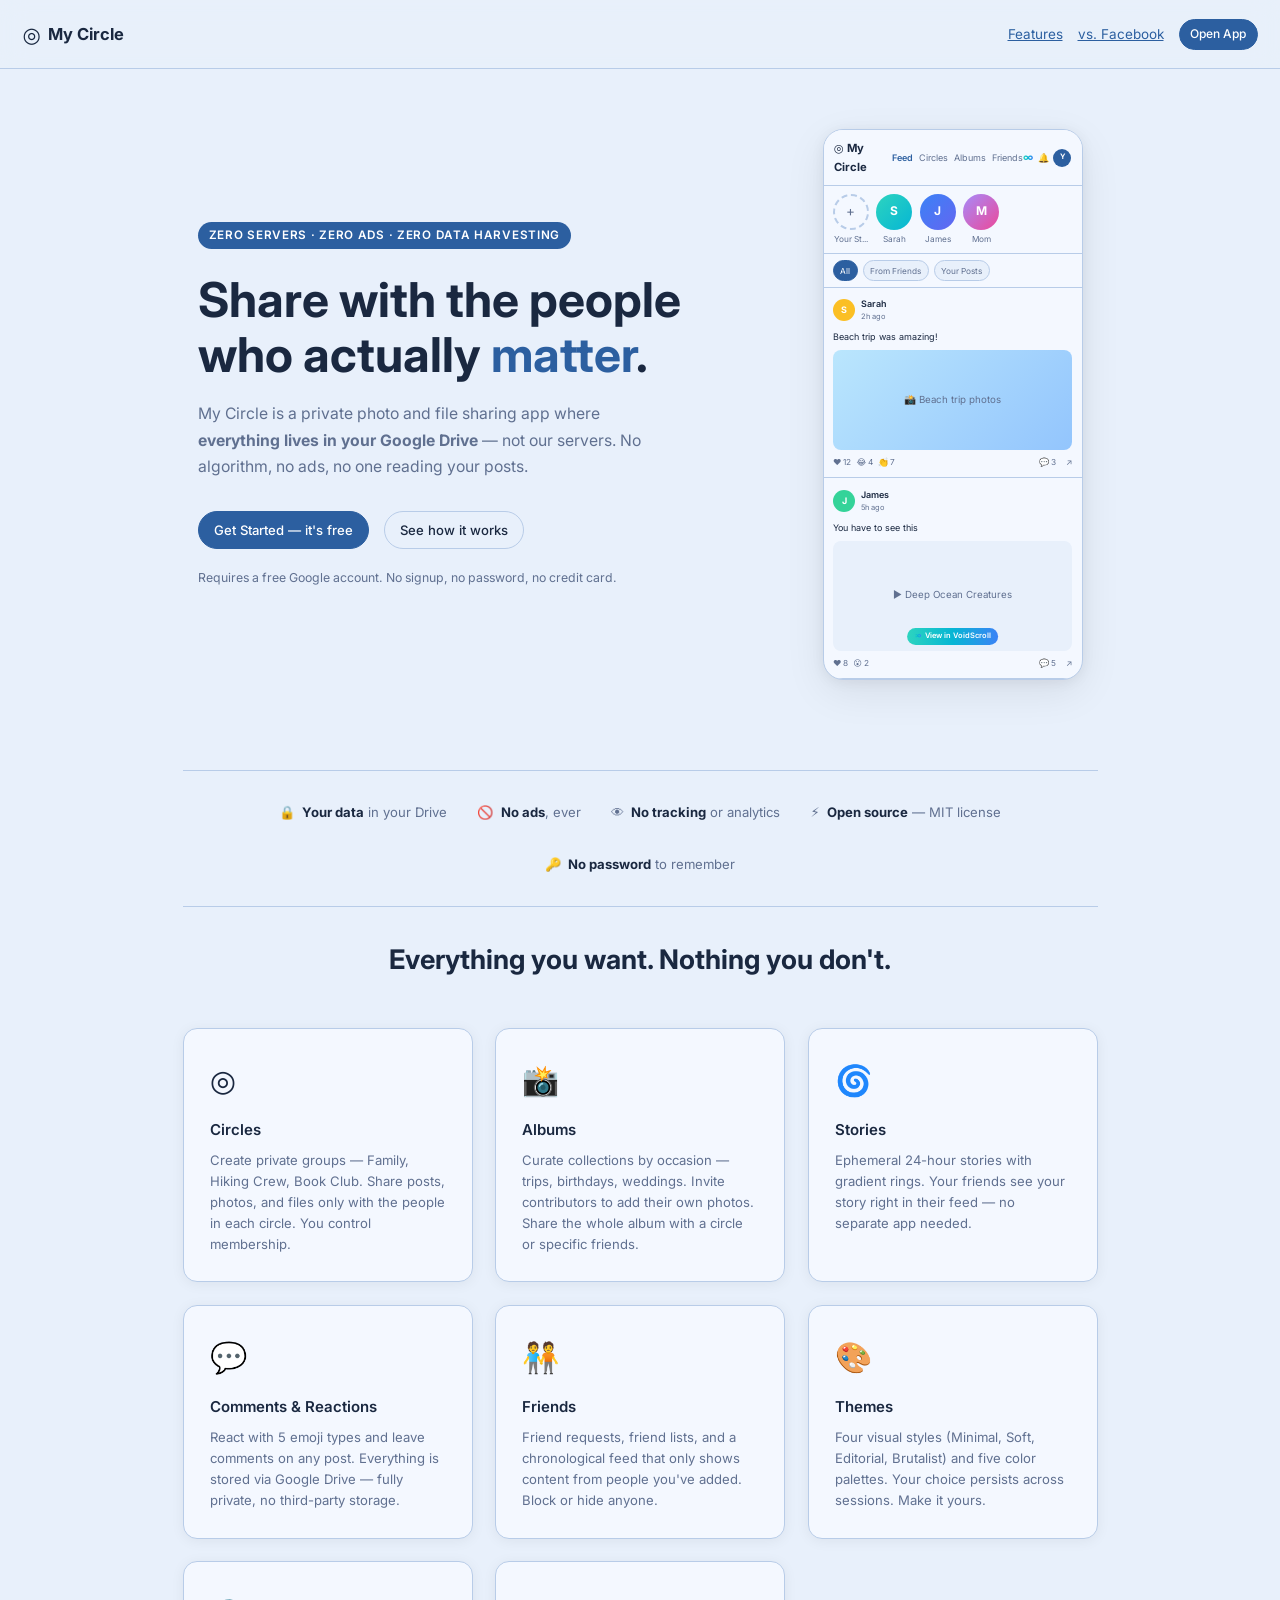
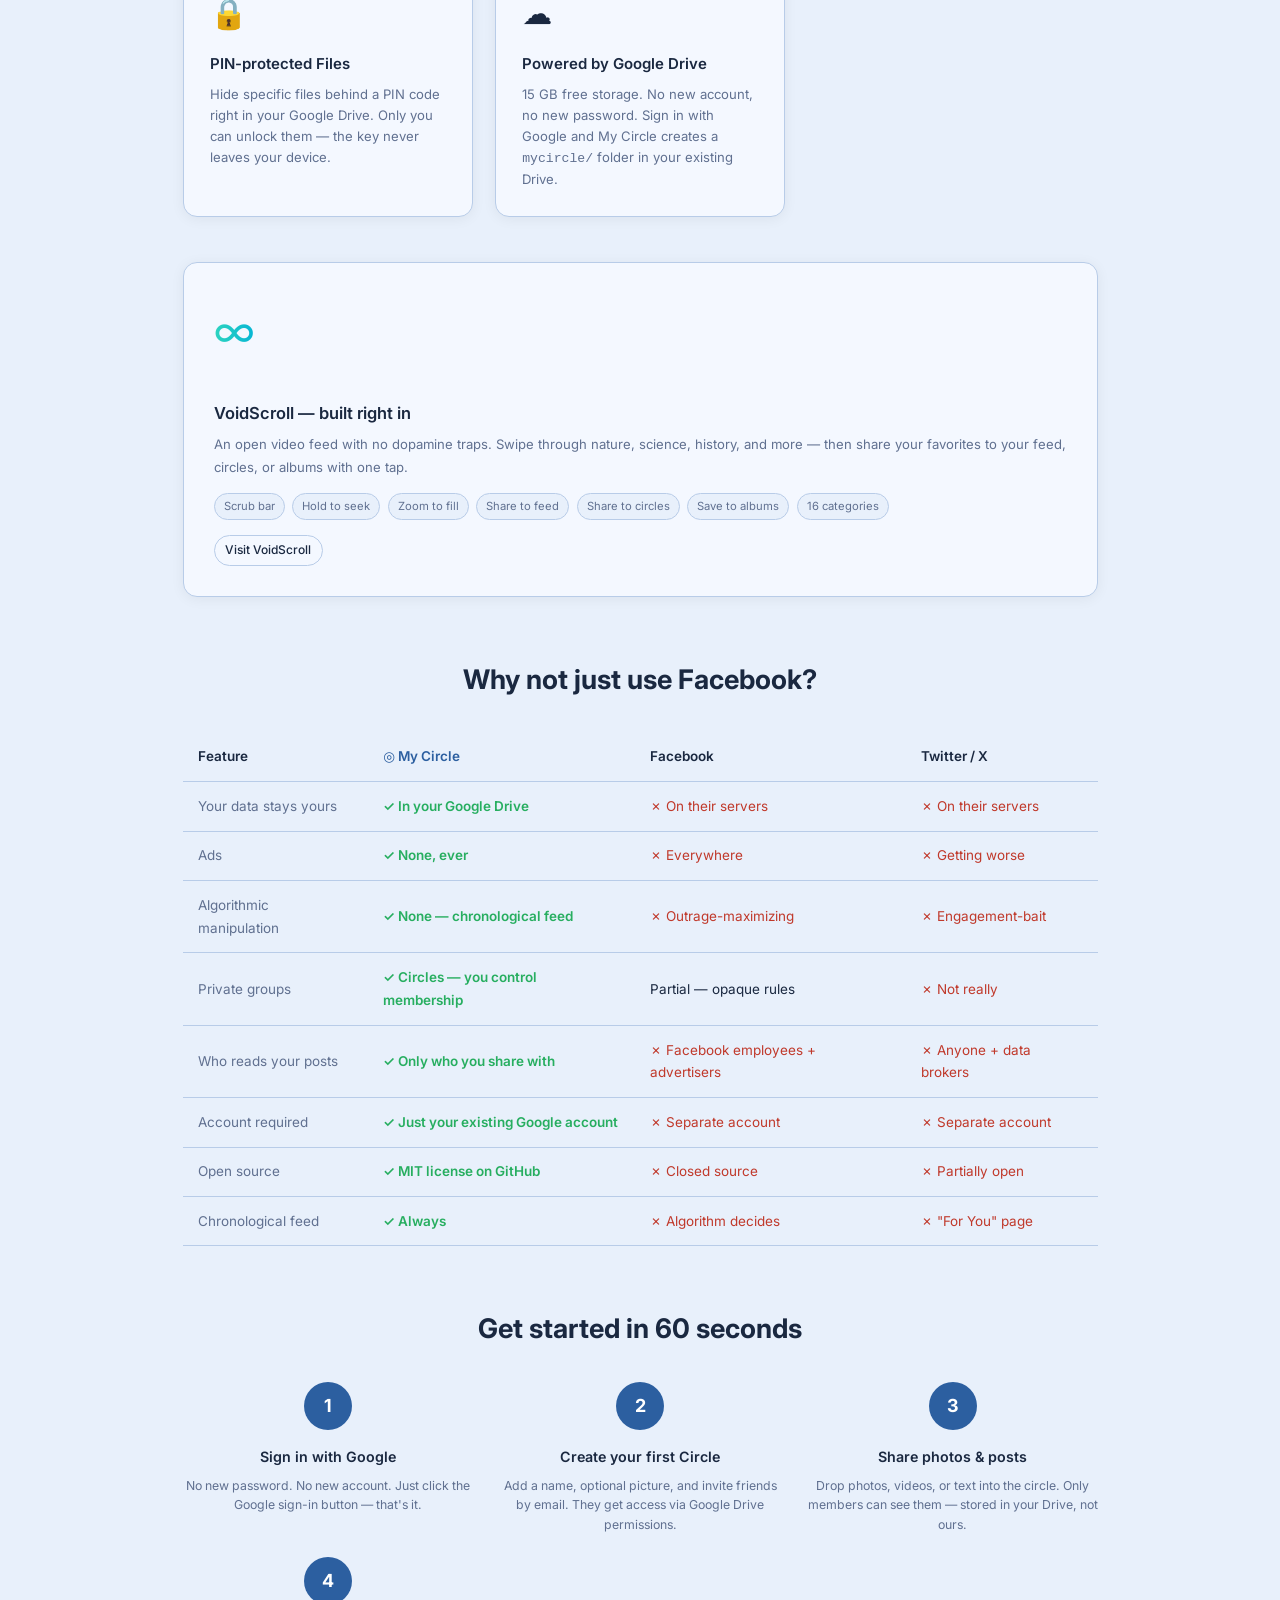
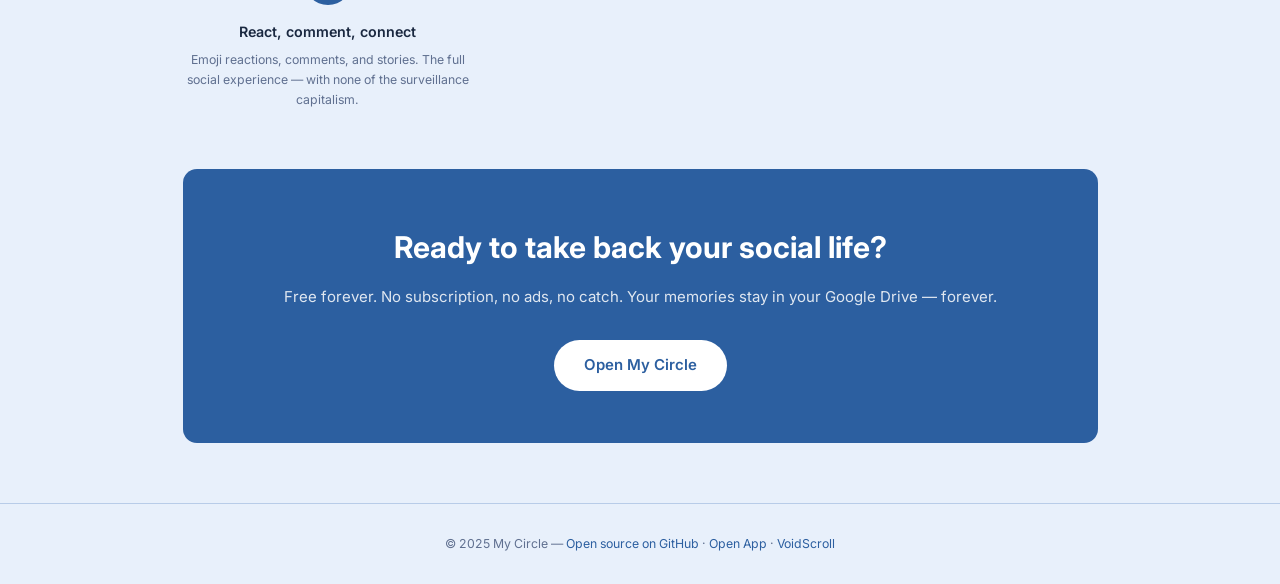
==== commit 1146b44d: "Update landing page with accurate app mockup and VoidScroll features - Added inline phone mockup to " ====
--- a/landing.html
+++ b/landing.html
@@ -31,9 +31,10 @@
 
     /* ── Hero ── */
     .hero {
-      text-align: center;
-      padding: 5rem 1rem 4rem;
-    }
+      display: flex; align-items: center; gap: 3rem;
+      padding: 4rem 1rem;
+    }
+    .hero-text { flex: 1; min-width: 280px; }
     .hero-eyebrow {
       display: inline-block;
       background: var(--accent);
@@ -47,7 +48,7 @@
       margin-bottom: 1.5rem;
     }
     .hero h1 {
-      font-size: clamp(2.2rem, 6vw, 3.8rem);
+      font-size: clamp(2rem, 5vw, 3.2rem);
       font-weight: 700;
       line-height: 1.15;
       margin-bottom: 1.25rem;
@@ -55,14 +56,119 @@
     }
     .hero h1 em { font-style: normal; color: var(--accent); }
     .hero-sub {
-      font-size: 1.15rem;
+      font-size: 1.05rem;
       color: var(--muted);
-      max-width: 560px;
-      margin: 0 auto 2.5rem;
+      max-width: 460px;
+      margin: 0 0 2rem;
       line-height: 1.7;
     }
-    .hero-cta { display: flex; gap: 1rem; justify-content: center; flex-wrap: wrap; }
-    .hero-note { margin-top: 1.5rem; font-size: .82rem; color: var(--muted); }
+    .hero-cta { display: flex; gap: 1rem; flex-wrap: wrap; }
+    .hero-note { margin-top: 1.25rem; font-size: .82rem; color: var(--muted); }
+
+    /* ── Mock phone ── */
+    .hero-phone-wrap { flex-shrink: 0; }
+    .landing-mock-phone {
+      width: 260px;
+      background: var(--surface);
+      border: 1px solid var(--border);
+      border-radius: 20px;
+      overflow: hidden;
+      box-shadow: var(--shadow), 0 12px 40px rgba(0,0,0,.08);
+    }
+    .lm-topbar {
+      display: flex; align-items: center; justify-content: space-between;
+      padding: .55rem .7rem;
+      background: var(--surface);
+      border-bottom: 1px solid var(--border);
+      font-size: .7rem;
+    }
+    .lm-brand { font-weight: 700; font-size: .75rem; display: flex; align-items: center; gap: .3rem; }
+    .lm-nav { display: flex; gap: .4rem; color: var(--muted); font-size: .6rem; }
+    .lm-nav span:first-child { color: var(--accent); font-weight: 600; }
+    .lm-topbar-right { display: flex; align-items: center; gap: .3rem; }
+    .lm-vs-icon {
+      font-size: .7rem;
+      background: linear-gradient(90deg, #2dd4bf, #06b6d4, #3b82f6);
+      -webkit-background-clip: text; background-clip: text;
+      -webkit-text-fill-color: transparent;
+      font-weight: 700;
+    }
+    .lm-notif { font-size: .6rem; }
+    .lm-avatar {
+      width: 18px; height: 18px; border-radius: 50%;
+      background: var(--accent); color: var(--accent-fg);
+      display: flex; align-items: center; justify-content: center;
+      font-size: .5rem; font-weight: 700;
+    }
+
+    /* Stories row */
+    .lm-stories {
+      display: flex; gap: .5rem; padding: .5rem .6rem;
+      border-bottom: 1px solid var(--border);
+    }
+    .lm-story { display: flex; flex-direction: column; align-items: center; gap: .15rem; }
+    .lm-story-ring {
+      width: 36px; height: 36px; border-radius: 50%;
+      display: flex; align-items: center; justify-content: center;
+      font-size: .8rem; font-weight: 700; color: #fff;
+    }
+    .lm-story-ring--grad { background: linear-gradient(135deg, var(--sc, #2dd4bf), var(--sc2, #3b82f6)); }
+    .lm-story-ring--add { background: none; border: 2px dashed var(--border); color: var(--muted); font-size: .9rem; font-weight: 400; }
+    .lm-story-label { font-size: .55rem; color: var(--muted); max-width: 40px; text-align: center; overflow: hidden; text-overflow: ellipsis; white-space: nowrap; }
+
+    /* Filter pills */
+    .lm-filters {
+      display: flex; gap: .3rem; padding: .4rem .6rem;
+      border-bottom: 1px solid var(--border);
+    }
+    .lm-pill {
+      font-size: .55rem; padding: .15rem .45rem;
+      border-radius: 100px; border: 1px solid var(--border);
+      background: var(--bg); color: var(--muted);
+    }
+    .lm-pill--active { background: var(--accent); color: var(--accent-fg); border-color: var(--accent); }
+
+    /* Post cards */
+    .lm-post { padding: .55rem .65rem; border-bottom: 1px solid var(--border); }
+    .lm-post-header { display: flex; align-items: center; gap: .4rem; margin-bottom: .35rem; }
+    .lm-post-avatar {
+      width: 22px; height: 22px; border-radius: 50%;
+      display: flex; align-items: center; justify-content: center;
+      font-size: .6rem; font-weight: 700; color: #fff; flex-shrink: 0;
+    }
+    .lm-post-meta { flex: 1; }
+    .lm-post-name { font-size: .6rem; font-weight: 600; color: var(--text); }
+    .lm-post-time { font-size: .5rem; color: var(--muted); }
+    .lm-post-caption { font-size: .6rem; color: var(--text); margin-bottom: .35rem; }
+    .lm-post-img {
+      height: 100px; border-radius: 8px; margin-bottom: .35rem;
+      display: flex; align-items: center; justify-content: center;
+      background: var(--bg);
+    }
+    .lm-post-img-label { font-size: .65rem; color: var(--muted); }
+    .lm-post-actions { display: flex; gap: .35rem; color: var(--muted); font-size: .55rem; align-items: center; }
+    .lm-post-actions .lm-comments { margin-left: auto; }
+    .lm-post-share { font-size: .55rem; color: var(--muted); margin-left: .3rem; }
+
+    /* VoidScroll embed in mock post */
+    .lm-vs-embed {
+      position: relative;
+      height: 110px; border-radius: 8px; margin-bottom: .35rem;
+      background: var(--bg);
+      display: flex; align-items: center; justify-content: center;
+      overflow: hidden;
+    }
+    .lm-vs-embed-label { font-size: .65rem; color: var(--muted); }
+    .lm-vs-open-btn {
+      position: absolute; bottom: .35rem; left: 50%; transform: translateX(-50%);
+      display: flex; align-items: center; gap: .25rem;
+      padding: .15rem .5rem;
+      border-radius: 12px;
+      background: linear-gradient(90deg, #2dd4bf, #06b6d4, #3b82f6);
+      border: none;
+      color: #fff; font-size: .5rem; font-weight: 600;
+      white-space: nowrap;
+    }
 
     /* ── Trust badges ── */
     .trust-row {
@@ -126,9 +232,25 @@
       box-shadow: var(--shadow);
       flex-wrap: wrap;
     }
-    .voidscroll-promo .vs-icon { font-size: 3rem; flex-shrink: 0; }
+    .voidscroll-promo .vs-promo-icon {
+      font-size: 3rem; flex-shrink: 0;
+      background: linear-gradient(90deg, #2dd4bf, #06b6d4, #3b82f6, #2dd4bf);
+      background-size: 300% 100%;
+      -webkit-background-clip: text; background-clip: text;
+      -webkit-text-fill-color: transparent;
+      animation: vs-icon-flow 3s ease-in-out infinite;
+    }
     .voidscroll-promo h3 { font-size: 1.1rem; font-weight: 600; margin-bottom: .4rem; }
     .voidscroll-promo p { font-size: .875rem; color: var(--muted); margin-bottom: 1rem; }
+    .vs-promo-features {
+      display: flex; flex-wrap: wrap; gap: .5rem;
+      margin-bottom: 1rem;
+    }
+    .vs-promo-tag {
+      font-size: .75rem; padding: .2rem .6rem;
+      background: var(--bg); border: 1px solid var(--border);
+      border-radius: 100px; color: var(--muted);
+    }
 
     /* ── CTA section ── */
     .cta-section {
@@ -160,8 +282,13 @@
     .landing-footer a { color: var(--accent); text-decoration: none; }
     .landing-footer a:hover { text-decoration: underline; }
 
-    @media (max-width: 600px) {
-      .hero { padding: 3rem 1rem 2.5rem; }
+    @media (max-width: 700px) {
+      .hero { flex-direction: column; text-align: center; padding: 3rem 1rem 2rem; }
+      .hero-text { min-width: 0; }
+      .hero-sub { margin: 0 auto 2rem; }
+      .hero-cta { justify-content: center; }
+      .hero-note { text-align: center; }
+      .landing-mock-phone { width: 240px; }
       .voidscroll-promo { flex-direction: column; text-align: center; }
       .compare-table { font-size: .78rem; }
       .compare-table th, .compare-table td { padding: .6rem .5rem; }
@@ -178,26 +305,118 @@
     <div class="landing-nav-links">
       <a href="#features" class="link" style="font-size:.9rem">Features</a>
       <a href="#compare" class="link" style="font-size:.9rem">vs. Facebook</a>
-      <a href="index.html" class="btn btn-primary btn-sm">Open App →</a>
+      <a href="index.html" class="btn btn-primary btn-sm">Open App</a>
     </div>
   </nav>
 
   <div class="landing">
 
-    <!-- Hero -->
+    <!-- Hero with mock phone -->
     <section class="hero">
-      <span class="hero-eyebrow">Zero servers &nbsp;·&nbsp; Zero ads &nbsp;·&nbsp; Zero data harvesting</span>
-      <h1>Share with the people<br>who actually <em>matter</em>.</h1>
-      <p class="hero-sub">
-        My Circle is a private photo and file sharing app where
-        <strong>everything lives in your Google Drive</strong> — not our servers.
-        No algorithm, no ads, no one reading your posts.
-      </p>
-      <div class="hero-cta">
-        <a href="index.html" class="btn btn-primary btn-lg">Get Started — it's free</a>
-        <a href="#features" class="btn btn-ghost btn-lg">See how it works</a>
+      <div class="hero-text">
+        <span class="hero-eyebrow">Zero servers · Zero ads · Zero data harvesting</span>
+        <h1>Share with the people<br>who actually <em>matter</em>.</h1>
+        <p class="hero-sub">
+          My Circle is a private photo and file sharing app where
+          <strong>everything lives in your Google Drive</strong> — not our servers.
+          No algorithm, no ads, no one reading your posts.
+        </p>
+        <div class="hero-cta">
+          <a href="index.html" class="btn btn-primary btn-lg">Get Started — it's free</a>
+          <a href="#features" class="btn btn-ghost btn-lg">See how it works</a>
+        </div>
+        <p class="hero-note">Requires a free Google account. No signup, no password, no credit card.</p>
       </div>
-      <p class="hero-note">Requires a free Google account. No signup form, no password, no credit card.</p>
+
+      <div class="hero-phone-wrap" aria-hidden="true">
+        <div class="landing-mock-phone">
+          <!-- Topbar -->
+          <div class="lm-topbar">
+            <span class="lm-brand">◎ My Circle</span>
+            <span class="lm-nav">
+              <span>Feed</span><span>Circles</span><span>Albums</span><span>Friends</span>
+            </span>
+            <div class="lm-topbar-right">
+              <span class="lm-vs-icon">∞</span>
+              <span class="lm-notif">🔔</span>
+              <span class="lm-avatar">Y</span>
+            </div>
+          </div>
+
+          <!-- Stories row -->
+          <div class="lm-stories">
+            <div class="lm-story">
+              <div class="lm-story-ring lm-story-ring--add">+</div>
+              <span class="lm-story-label">Your St...</span>
+            </div>
+            <div class="lm-story">
+              <div class="lm-story-ring lm-story-ring--grad" style="--sc:#2dd4bf;--sc2:#06b6d4">S</div>
+              <span class="lm-story-label">Sarah</span>
+            </div>
+            <div class="lm-story">
+              <div class="lm-story-ring lm-story-ring--grad" style="--sc:#3b82f6;--sc2:#6366f1">J</div>
+              <span class="lm-story-label">James</span>
+            </div>
+            <div class="lm-story">
+              <div class="lm-story-ring lm-story-ring--grad" style="--sc:#a78bfa;--sc2:#ec4899">M</div>
+              <span class="lm-story-label">Mom</span>
+            </div>
+          </div>
+
+          <!-- Filter pills -->
+          <div class="lm-filters">
+            <span class="lm-pill lm-pill--active">All</span>
+            <span class="lm-pill">From Friends</span>
+            <span class="lm-pill">Your Posts</span>
+          </div>
+
+          <!-- Post 1: regular photo post -->
+          <div class="lm-post">
+            <div class="lm-post-header">
+              <div class="lm-post-avatar" style="background:#fbbf24">S</div>
+              <div class="lm-post-meta">
+                <div class="lm-post-name">Sarah</div>
+                <div class="lm-post-time">2h ago</div>
+              </div>
+            </div>
+            <div class="lm-post-caption">Beach trip was amazing!</div>
+            <div class="lm-post-img" style="background:linear-gradient(135deg, #bae6fd, #93c5fd)">
+              <span class="lm-post-img-label">📸 Beach trip photos</span>
+            </div>
+            <div class="lm-post-actions">
+              <span>❤️ 12</span>
+              <span>😂 4</span>
+              <span>👏 7</span>
+              <span class="lm-comments">💬 3</span>
+              <span class="lm-post-share">↗</span>
+            </div>
+          </div>
+
+          <!-- Post 2: VoidScroll shared post -->
+          <div class="lm-post">
+            <div class="lm-post-header">
+              <div class="lm-post-avatar" style="background:#34d399">J</div>
+              <div class="lm-post-meta">
+                <div class="lm-post-name">James</div>
+                <div class="lm-post-time">5h ago</div>
+              </div>
+            </div>
+            <div class="lm-post-caption">You have to see this</div>
+            <div class="lm-vs-embed">
+              <span class="lm-vs-embed-label">▶ Deep Ocean Creatures</span>
+              <span class="lm-vs-open-btn">
+                <span class="lm-vs-icon" style="font-size:.5rem">∞</span> View in VoidScroll
+              </span>
+            </div>
+            <div class="lm-post-actions">
+              <span>❤️ 8</span>
+              <span>😮 2</span>
+              <span class="lm-comments">💬 5</span>
+              <span class="lm-post-share">↗</span>
+            </div>
+          </div>
+        </div>
+      </div>
     </section>
 
     <!-- Trust -->
@@ -226,22 +445,22 @@
         <div class="feature-card">
           <div class="feature-icon">🌀</div>
           <h3>Stories</h3>
-          <p>Ephemeral 24-hour stories with the Instagram-style gradient ring. Your friends see your story right in their feed — no separate app needed.</p>
+          <p>Ephemeral 24-hour stories with gradient rings. Your friends see your story right in their feed — no separate app needed.</p>
         </div>
         <div class="feature-card">
           <div class="feature-icon">💬</div>
           <h3>Comments &amp; Reactions</h3>
-          <p>React with 5 emoji reactions and leave comments on any post. Comments are stored on the file itself via Google Drive — fully private, no third-party storage.</p>
+          <p>React with 5 emoji types and leave comments on any post. Everything is stored via Google Drive — fully private, no third-party storage.</p>
         </div>
         <div class="feature-card">
           <div class="feature-icon">🧑‍🤝‍🧑</div>
           <h3>Friends</h3>
-          <p>Friend requests, friend lists, and an easy-to-use feed that only shows content from people you've added. Block or hide users you don't want to see.</p>
+          <p>Friend requests, friend lists, and a chronological feed that only shows content from people you've added. Block or hide anyone.</p>
         </div>
         <div class="feature-card">
           <div class="feature-icon">🎨</div>
           <h3>Themes</h3>
-          <p>Four visual styles (Minimal, Soft, Editorial, Brutalist) and five color palettes. Default is the calming light-blue Soft + Slate. Make it yours.</p>
+          <p>Four visual styles (Minimal, Soft, Editorial, Brutalist) and five color palettes. Your choice persists across sessions. Make it yours.</p>
         </div>
         <div class="feature-card">
           <div class="feature-icon">🔒</div>
@@ -258,11 +477,20 @@
 
     <!-- VoidScroll promo -->
     <div class="voidscroll-promo">
-      <div class="vs-icon">∞</div>
+      <div class="vs-promo-icon">∞</div>
       <div>
-        <h3>Also love VoidScroll?</h3>
-        <p>Our companion open feed at <strong>voidscroll.org</strong> lets you scroll content without the dopamine traps of mainstream platforms — no infinite scroll manipulation, no engagement bait, no algorithmic rage-farming. Just content you actually want to see.</p>
-        <a href="https://voidscroll.org" target="_blank" rel="noopener" class="btn btn-ghost btn-sm">Visit VoidScroll →</a>
+        <h3>VoidScroll — built right in</h3>
+        <p>An open video feed with no dopamine traps. Swipe through nature, science, history, and more — then share your favorites to your feed, circles, or albums with one tap.</p>
+        <div class="vs-promo-features">
+          <span class="vs-promo-tag">Scrub bar</span>
+          <span class="vs-promo-tag">Hold to seek</span>
+          <span class="vs-promo-tag">Zoom to fill</span>
+          <span class="vs-promo-tag">Share to feed</span>
+          <span class="vs-promo-tag">Share to circles</span>
+          <span class="vs-promo-tag">Save to albums</span>
+          <span class="vs-promo-tag">16 categories</span>
+        </div>
+        <a href="https://voidscroll.org" target="_blank" rel="noopener" class="btn btn-ghost btn-sm">Visit VoidScroll</a>
       </div>
     </div>
 
@@ -362,7 +590,7 @@
     <section class="cta-section">
       <h2>Ready to take back your social life?</h2>
       <p>Free forever. No subscription, no ads, no catch. Your memories stay in your Google Drive — forever.</p>
-      <a href="index.html" class="btn-cta-inv">Open My Circle →</a>
+      <a href="index.html" class="btn-cta-inv">Open My Circle</a>
     </section>
 
   </div><!-- /.landing -->
--- a/css/styles.css
+++ b/css/styles.css
@@ -145,28 +145,206 @@
 .screen { display: none; }
 .screen.active { display: block; }
 
-/* ── Auth ── */
-.auth-inner {
-  min-height: 100vh;
-  display: flex;
-  flex-direction: column;
-  align-items: center;
-  justify-content: center;
-  padding: 2rem 1.5rem;
-  max-width: 400px;
-  margin: 0 auto;
+/* ── Auth landing page ── */
+#auth-screen { background: var(--bg); }
+
+/* Sticky nav */
+.auth-nav {
+  position: sticky; top: 0; z-index: 50;
+  display: flex; align-items: center; justify-content: space-between;
+  padding: .75rem 1.25rem;
+  background: var(--surface);
+  border-bottom: 1px solid var(--border);
+}
+.auth-nav-brand { font-weight: 700; font-size: 1rem; letter-spacing: -.01em; }
+.auth-nav-actions { display: flex; gap: .5rem; align-items: center; }
+.auth-signin-btn { display: flex; align-items: center; gap: .35rem; }
+
+/* Hero */
+.auth-hero { padding: 3rem 1.25rem 2.5rem; }
+.auth-hero-inner {
+  max-width: 1000px; margin: 0 auto;
+  display: grid; grid-template-columns: 1fr 1fr; gap: 3rem; align-items: center;
+}
+.auth-hero-brand { display: flex; align-items: center; gap: .5rem; margin-bottom: .75rem; }
+.auth-hero-mark { font-size: 2.5rem; line-height: 1; }
+.auth-hero-name { font-size: 2.4rem; font-weight: 800; letter-spacing: -.03em; }
+.auth-hero-tagline {
+  font-size: 1.35rem; font-weight: 600; line-height: 1.35;
+  margin-bottom: 1rem; color: var(--text);
+}
+.auth-hero-sub { color: var(--muted); font-size: .95rem; line-height: 1.6; margin-bottom: 1.5rem; }
+.auth-hero-sub strong { color: var(--text); }
+.auth-hero-cta { margin-bottom: 1.25rem; display: flex; flex-direction: column; gap: .5rem; align-items: flex-start; }
+.auth-hero-signin { display: flex; align-items: center; gap: .5rem; }
+.auth-hero-note { font-size: .8rem; color: var(--muted); margin: 0; }
+.trust-pills { display: flex; flex-wrap: wrap; gap: .4rem; }
+.trust-pill {
+  font-size: .78rem; padding: .25rem .6rem;
+  background: var(--surface); border: 1px solid var(--border);
+  border-radius: 999px; color: var(--muted);
+}
+
+/* Mock phone preview */
+.auth-hero-preview { display: flex; justify-content: center; }
+.mock-phone {
+  width: 260px;
+  background: var(--surface);
+  border: 1.5px solid var(--border);
+  border-radius: 20px;
+  overflow: hidden;
+  box-shadow: 0 12px 40px rgba(0,0,0,.12), 0 2px 8px rgba(0,0,0,.06);
+  font-size: .72rem;
+}
+.mock-topbar {
+  display: flex; align-items: center; justify-content: space-between;
+  padding: .55rem .7rem;
+  background: var(--surface);
+  border-bottom: 1px solid var(--border);
+  font-size: .7rem;
+}
+.mock-brand { font-weight: 700; font-size: .75rem; }
+.mock-nav-dots { display: flex; gap: .4rem; color: var(--muted); }
+.mock-nav-dots span:first-child { color: var(--accent); font-weight: 600; }
+.mock-stories {
+  display: flex; gap: .5rem; padding: .5rem .6rem;
+  overflow-x: hidden; border-bottom: 1px solid var(--border);
+}
+.mock-story-item { display: flex; flex-direction: column; align-items: center; gap: .2rem; }
+.mock-story-ring {
+  width: 38px; height: 38px; border-radius: 50%;
+  background: linear-gradient(135deg, var(--sc, #2dd4bf), var(--sc, #3b82f6));
+  display: flex; align-items: center; justify-content: center;
+  color: #fff; font-weight: 700; font-size: .85rem;
+  padding: 2.5px;
+}
+.mock-story-ring--add {
+  background: none;
+  border: 2px dashed var(--border);
+  color: var(--muted); font-size: 1rem; font-weight: 400;
+}
+.mock-story-label { font-size: .6rem; color: var(--muted); max-width: 42px; text-align: center; overflow: hidden; text-overflow: ellipsis; white-space: nowrap; }
+.mock-post { padding: .55rem .65rem; border-bottom: 1px solid var(--border); }
+.mock-post-header { display: flex; align-items: center; gap: .4rem; margin-bottom: .4rem; }
+.mock-avatar {
+  width: 22px; height: 22px; border-radius: 50%;
+  display: flex; align-items: center; justify-content: center;
+  font-size: .65rem; font-weight: 700; color: #fff; flex-shrink: 0;
+}
+.mock-post-meta { flex: 1; display: flex; flex-direction: column; gap: 2px; }
+.mock-skel { height: 6px; background: var(--border); border-radius: 999px; }
+.mock-skel--name { width: 60%; }
+.mock-skel--time { width: 35%; opacity: .6; }
+.mock-post-img {
+  height: 120px; border-radius: 8px; margin-bottom: .4rem;
+  display: flex; align-items: center; justify-content: center;
+  background: var(--bg);
+}
+.mock-post-img-label { font-size: .7rem; color: var(--muted); }
+.mock-shimmer {
+  background: linear-gradient(90deg, var(--border) 25%, color-mix(in srgb, var(--border) 60%, var(--surface)) 50%, var(--border) 75%);
+  background-size: 200% 100%;
+  animation: shimmer 1.8s infinite;
+}
+@keyframes shimmer { 0% { background-position: 200% 0; } 100% { background-position: -200% 0; } }
+.mock-post-actions { display: flex; gap: .5rem; color: var(--muted); font-size: .65rem; align-items: center; flex-wrap: wrap; }
+.mock-react { white-space: nowrap; }
+.mock-comment { margin-left: auto; }
+
+/* Feature tiles */
+.auth-features { background: var(--surface); border-top: 1px solid var(--border); border-bottom: 1px solid var(--border); padding: 2.5rem 1.25rem; }
+.auth-features-inner {
+  max-width: 1000px; margin: 0 auto;
+  display: grid; grid-template-columns: repeat(5, 1fr); gap: 1rem;
+}
+.auth-feature-tile {
+  padding: 1.25rem 1rem;
+  background: var(--bg);
+  border: 1px solid var(--border);
+  border-radius: 12px;
   text-align: center;
-  gap: 1.5rem;
-}
+}
+.af-icon { font-size: 1.75rem; display: block; margin-bottom: .5rem; }
+.af-title { font-size: .875rem; font-weight: 700; margin-bottom: .4rem; }
+.af-desc { font-size: .78rem; color: var(--muted); line-height: 1.5; }
+
+/* How it works */
+.auth-how { padding: 3rem 1.25rem; text-align: center; max-width: 800px; margin: 0 auto; }
+.auth-section-title { font-size: 1.5rem; font-weight: 700; margin-bottom: 2rem; }
+.auth-steps { display: flex; align-items: flex-start; justify-content: center; gap: .5rem; flex-wrap: wrap; }
+.auth-step {
+  flex: 1; min-width: 160px; max-width: 220px;
+  background: var(--surface); border: 1px solid var(--border);
+  border-radius: 12px; padding: 1.25rem 1rem; text-align: center;
+  position: relative;
+}
+.auth-step-num {
+  position: absolute; top: -.75rem; left: 50%; transform: translateX(-50%);
+  background: var(--accent); color: var(--accent-fg);
+  width: 24px; height: 24px; border-radius: 50%;
+  display: flex; align-items: center; justify-content: center;
+  font-size: .75rem; font-weight: 700;
+}
+.auth-step-icon { font-size: 2rem; margin: .25rem 0 .6rem; display: block; }
+.auth-step h3 { font-size: .875rem; font-weight: 600; margin-bottom: .4rem; }
+.auth-step p { font-size: .78rem; color: var(--muted); line-height: 1.5; margin: 0; }
+.auth-step-arrow { font-size: 1.5rem; color: var(--muted); margin-top: 2rem; flex-shrink: 0; }
+
+/* Compare table */
+.auth-why { padding: 3rem 1.25rem; background: var(--surface); border-top: 1px solid var(--border); border-bottom: 1px solid var(--border); text-align: center; }
+.auth-why .auth-section-title { margin-bottom: 1.5rem; }
+.auth-compare { display: flex; justify-content: center; }
+.auth-compare-table { width: 100%; max-width: 600px; border: 1px solid var(--border); border-radius: 12px; overflow: hidden; font-size: .875rem; }
+.act-head, .act-row { display: grid; grid-template-columns: 1fr 1fr 1fr; }
+.act-head {
+  background: var(--bg); font-weight: 600; font-size: .8rem;
+  border-bottom: 2px solid var(--border);
+}
+.act-head > div, .act-row > div { padding: .6rem .75rem; }
+.act-col-them { color: var(--muted); }
+.act-col-us { color: var(--accent); }
+.act-row { border-bottom: 1px solid var(--border); }
+.act-row:last-child { border-bottom: none; }
+.act-feature { color: var(--muted); font-size: .8rem; }
+.act-them { color: var(--muted); }
+.act-us { color: var(--accent); font-weight: 500; }
+.act-row:nth-child(even) { background: var(--bg); }
+
+/* Final CTA section */
+.auth-final-cta { padding: 3rem 1.25rem; text-align: center; }
+.auth-final-signin { display: inline-flex; align-items: center; gap: .5rem; }
+
+/* Setup + footer */
+.auth-setup-wrap { max-width: 480px; margin: 0 auto; padding: 0 1.25rem 2rem; }
+.auth-footer-note { text-align: center; font-size: .78rem; color: var(--muted); margin-top: 1rem; }
+.auth-footer-note .link { color: var(--muted); text-decoration: underline; }
+
+/* Legacy compat */
 .brand { display: flex; flex-direction: column; align-items: center; gap: .5rem; }
 .brand-mark { font-size: 3.5rem; line-height: 1; }
 .brand-name { font-size: 2.25rem; font-weight: 700; font-family: var(--font-display, inherit); }
 .brand-tagline { color: var(--muted); font-size: .95rem; }
-.auth-pitch { color: var(--muted); }
-.auth-pitch strong { color: var(--text); }
 .auth-note { font-size: .8rem; color: var(--muted); }
 .btn-lg { padding: .8rem 2rem; font-size: 1rem; }
-#demo-btn { margin-top: .25rem; }
+
+/* Responsive auth layout */
+@media (max-width: 720px) {
+  .auth-hero-inner { grid-template-columns: 1fr; gap: 2rem; }
+  .auth-hero-preview { order: -1; }
+  .auth-hero { padding: 2rem 1rem 1.5rem; }
+  .auth-hero-name { font-size: 1.8rem; }
+  .auth-hero-tagline { font-size: 1.1rem; }
+  .auth-features-inner { grid-template-columns: repeat(2, 1fr); }
+  .auth-feature-tile:last-child { grid-column: 1 / -1; }
+  .auth-steps { flex-direction: column; align-items: center; }
+  .auth-step-arrow { transform: rotate(90deg); margin: 0; }
+  .auth-compare-table { font-size: .78rem; }
+}
+@media (max-width: 440px) {
+  .auth-features-inner { grid-template-columns: 1fr; }
+  .auth-feature-tile:last-child { grid-column: auto; }
+  .mock-phone { width: 220px; }
+}
 
 /* ── Demo banner ── */
 .demo-banner {
@@ -951,6 +1129,7 @@
   position: relative; z-index: 1;
   display: flex; flex-direction: column;
   max-width: min(90vw, 780px); max-height: 95vh; width: 100%;
+  overflow-y: auto;
 }
 .lightbox-close {
   position: absolute; top: .5rem; right: .5rem; z-index: 2;
@@ -981,6 +1160,7 @@
 .comments-area { display: flex; flex-direction: column; gap: .45rem; margin-bottom: .75rem; }
 .comment-row { font-size: .84rem; line-height: 1.5; }
 .comment-author { font-weight: 700; margin-right: .3rem; }
+.comment-text { word-break: break-word; }
 .comment-form { display: flex; gap: .5rem; }
 .comment-form .input { flex: 1; }
 
@@ -1371,7 +1551,7 @@
   width: 64px; height: 64px;
   border-radius: 50%;
   padding: 3px;
-  background: linear-gradient(135deg, #f09433 0%, #e6683c 25%, #dc2743 50%, #cc2366 75%, #bc1888 100%);
+  background: linear-gradient(135deg, #2dd4bf 0%, #06b6d4 50%, #3b82f6 100%);
   display: flex; align-items: center; justify-content: center;
   transition: transform .15s;
   flex-shrink: 0;
@@ -1385,6 +1565,16 @@
   padding: 0;
 }
 .story-circle:hover .story-ring { transform: scale(1.07); }
+/* Badge showing story count when a person has posted multiple stories */
+.story-count-badge {
+  position: absolute; bottom: -2px; right: -2px;
+  background: var(--accent); color: var(--accent-fg);
+  font-size: .65rem; font-weight: 700;
+  width: 18px; height: 18px; border-radius: 50%;
+  display: flex; align-items: center; justify-content: center;
+  border: 2px solid var(--surface);
+  pointer-events: none;
+}
 .story-avatar {
   width: 100%; height: 100%;
   border-radius: 50%;
@@ -1427,7 +1617,9 @@
 .story-progress-bar {
   display: flex; gap: 2px;
   padding: .5rem .75rem;
-  position: absolute; top: 0; left: 0; right: 0; z-index: 2;
+  position: absolute;
+  top: env(safe-area-inset-top, 0px);
+  left: 0; right: 0; z-index: 2;
 }
 .story-progress-seg {
   flex: 1; height: 3px;
@@ -1442,7 +1634,9 @@
 }
 @keyframes story-progress { to { background: linear-gradient(to right, #fff 100%, rgba(255,255,255,.35) 100%); } }
 .story-viewer-header {
-  position: absolute; top: .85rem; left: .75rem; right: .75rem; z-index: 3;
+  position: absolute;
+  top: calc(env(safe-area-inset-top, 0px) + .85rem);
+  left: .75rem; right: .75rem; z-index: 3;
   display: flex; align-items: center; gap: .5rem;
   padding-top: .3rem;
 }
@@ -1455,6 +1649,14 @@
 }
 .story-viewer-avatar img { width: 100%; height: 100%; object-fit: cover; }
 .story-viewer-name { color: #fff; font-size: .875rem; font-weight: 600; flex: 1; }
+.story-viewer-delete {
+  background: rgba(180,0,0,.55); border: none; color: #fff;
+  border-radius: 50%; width: 28px; height: 28px;
+  display: flex; align-items: center; justify-content: center;
+  cursor: pointer; font-size: .85rem; flex-shrink: 0;
+  margin-right: .2rem;
+}
+.story-viewer-delete:hover { background: rgba(200,0,0,.8); }
 .story-viewer-close {
   background: rgba(0,0,0,.4); border: none; color: #fff;
   border-radius: 50%; width: 28px; height: 28px;
@@ -1718,18 +1920,307 @@
    NEW FEATURES
    ════════════════════════════════════════════════ */
 
-/* ── VoidScroll topbar link ── */
+/* ── VoidScroll topbar button ── */
 .voidscroll-link {
   display: flex; align-items: center; justify-content: center;
   width: 34px; height: 34px;
+  border: none; background: none;
+  font-weight: 700;
+  cursor: pointer;
+  padding: 0;
+}
+.voidscroll-link.vs-pulse { animation: vs-btn-pulse .35s ease-out; }
+@keyframes vs-btn-pulse {
+  0%   { transform: scale(1); }
+  40%  { transform: scale(1.35); }
+  70%  { transform: scale(.92); }
+  100% { transform: scale(1); }
+}
+.voidscroll-icon {
+  font-size: 1.4rem; line-height: 1;
+  background: linear-gradient(90deg, #2dd4bf, #06b6d4, #3b82f6, #2dd4bf);
+  background-size: 300% 100%;
+  -webkit-background-clip: text;
+  background-clip: text;
+  -webkit-text-fill-color: transparent;
+  animation: vs-icon-flow 3s ease-in-out infinite;
+}
+@keyframes vs-icon-flow {
+  0%   { background-position: 0% 50%; }
+  50%  { background-position: 100% 50%; }
+  100% { background-position: 0% 50%; }
+}
+
+/* ── VoidScroll slide-down banner ── */
+.voidscroll-banner {
+  position: fixed; top: calc(var(--topbar-h, 52px) + 1%); left: 50%; transform: translateX(-50%);
+  z-index: 1100;
+  display: flex; align-items: center; gap: .55rem;
+  background: linear-gradient(90deg, #2dd4bf, #06b6d4, #3b82f6);
+  color: #fff;
+  padding: .45rem 1.25rem;
+  border-radius: 999px;
+  font-size: .875rem; font-weight: 600;
+  box-shadow: 0 4px 18px rgba(59,130,246,.35);
+  pointer-events: none;
+  white-space: nowrap;
+}
+.voidscroll-banner[hidden] { display: none !important; }
+.voidscroll-banner.vs-in  { animation: vs-banner-in  .35s cubic-bezier(.17,.67,.3,1.3) forwards; }
+.voidscroll-banner.vs-out { animation: vs-banner-out .3s ease-in forwards; }
+.voidscroll-banner-icon { font-size: 1.1rem; animation: vs-icon-flow 3s ease-in-out infinite; }
+@keyframes vs-banner-in {
+  from { opacity: 0; transform: translateX(-50%) translateY(-110%); }
+  to   { opacity: 1; transform: translateX(-50%) translateY(0); }
+}
+@keyframes vs-banner-out {
+  from { opacity: 1; transform: translateX(-50%) translateY(0); }
+  to   { opacity: 0; transform: translateX(-50%) translateY(-110%); }
+}
+
+/* ── VoidScroll native page ── */
+.page-voidscroll {
+  padding: 0 !important;
+  position: fixed;
+  top: var(--topbar-h, 52px);
+  left: 0; right: 0; bottom: 0;
+  z-index: 50;
+  background: var(--bg);
+  overflow: hidden;
+  border-radius: 0;
+}
+/* Floating category bar — uses user's theme colors */
+.vs-cats {
+  position: absolute;
+  top: 0; left: 0; right: 0;
+  z-index: 10;
+  display: flex;
+  gap: .3rem;
+  padding: .45rem .6rem;
+  overflow-x: auto; overflow-y: hidden;
+  scrollbar-width: none;
+  background: linear-gradient(to bottom, color-mix(in srgb, var(--bg) 70%, transparent) 0%, transparent 100%);
+}
+.vs-cats::-webkit-scrollbar { display: none; }
+.vs-cats .filter-pill {
+  flex-shrink: 0;
+  font-size: .72rem; padding: .25rem .65rem;
+  background: color-mix(in srgb, var(--surface) 80%, transparent) !important;
+  color:      var(--text) !important;
+  border-color: var(--border) !important;
+}
+.vs-cats .filter-pill.active {
+  background:   var(--accent)     !important;
+  color:        var(--accent-fg)  !important;
+  border-color: var(--accent)     !important;
+}
+
+/* Snap-scroll feed container */
+.vs-feed {
+  width: 100%; height: 100%;
+  overflow-y: scroll;
+  scroll-snap-type: y mandatory;
+  -webkit-overflow-scrolling: touch;
+  scrollbar-width: none;
+}
+.vs-feed::-webkit-scrollbar { display: none; }
+
+/* Each slide = exactly one viewport */
+.vs-slide {
+  width: 100%;
+  height: 100%;
+  scroll-snap-align: start;
+  scroll-snap-stop: always;
+  position: relative;
+  background: var(--bg);
+  overflow: hidden;
+}
+.vs-slide video {
+  width: 100%; height: 100%;
+  display: block;
+  object-fit: contain;
+  background: var(--bg);
+  cursor: pointer;
+}
+
+/* Bottom gradient + text overlay per slide */
+.vs-slide-grad {
+  position: absolute; bottom: 0; left: 0; right: 0;
+  height: 45%;
+  background: linear-gradient(transparent, color-mix(in srgb, var(--bg) 75%, transparent));
+  pointer-events: none;
+}
+.vs-slide-info {
+  position: absolute; bottom: 0; left: 0; right: 0;
+  padding: .75rem 3.5rem 2.8rem 1rem;
+  pointer-events: none;
+}
+.vs-slide-title {
+  font-size: .9rem; font-weight: 600;
+  color: var(--text);
+  text-shadow: 0 1px 4px color-mix(in srgb, var(--bg) 60%, transparent);
+  margin: 0 0 .2rem;
+  display: -webkit-box;
+  -webkit-line-clamp: 2;
+  -webkit-box-orient: vertical;
+  overflow: hidden;
+}
+.vs-slide-cat {
+  font-size: .7rem;
+  color: var(--muted);
+  text-transform: uppercase;
+  letter-spacing: .07em;
+  margin: 0;
+}
+
+/* ── Scrub bar (per slide, bottom) ── */
+.vs-scrub {
+  position: absolute; bottom: 0; left: 0; right: 0;
+  z-index: 8;
+  display: flex; align-items: center; gap: .5rem;
+  padding: .3rem .75rem .45rem;
+  background: linear-gradient(transparent, color-mix(in srgb, var(--bg) 55%, transparent));
+}
+.vs-scrub-bar {
+  flex: 1; height: 4px;
+  -webkit-appearance: none; appearance: none;
+  background: var(--border);
+  border-radius: 2px;
+  outline: none; cursor: pointer;
+}
+.vs-scrub-bar::-webkit-slider-thumb {
+  -webkit-appearance: none; appearance: none;
+  width: 12px; height: 12px;
   border-radius: 50%;
-  text-decoration: none;
+  background: var(--accent);
+  border: none;
+  cursor: pointer;
+}
+.vs-scrub-bar::-moz-range-thumb {
+  width: 12px; height: 12px;
+  border-radius: 50%;
+  background: var(--accent);
+  border: none;
+  cursor: pointer;
+}
+.vs-scrub-time {
+  font-size: .65rem;
   color: var(--muted);
-  font-weight: 700;
-  transition: color .15s, background .15s;
-}
-.voidscroll-link:hover { color: var(--text); background: var(--border); }
-.voidscroll-icon { font-size: 1.3rem; line-height: 1; }
+  white-space: nowrap;
+  min-width: 5.5em;
+  text-align: right;
+}
+
+/* ── Seek indicators (hold left/right) ── */
+.vs-seek-indicator {
+  position: absolute; top: 50%; transform: translateY(-50%);
+  z-index: 6;
+  font-size: 2rem;
+  opacity: 0; pointer-events: none;
+  transition: opacity .15s;
+}
+.vs-seek-rew { left: 1.5rem; }
+.vs-seek-fwd { right: 1.5rem; }
+
+/* ── Bottom bar (mute + fullscreen + share) ── */
+.vs-bottom-bar {
+  position: absolute; right: .75rem; bottom: 2.8rem;
+  z-index: 10;
+  display: flex; flex-direction: column; gap: .4rem;
+}
+.vs-mute-btn,
+.vs-fullscreen-btn,
+.vs-bottom-bar .vs-share-btn {
+  width: 38px; height: 38px;
+  border-radius: 50%;
+  background: color-mix(in srgb, var(--surface) 85%, transparent);
+  border: 1px solid var(--border);
+  color: var(--text); font-size: .95rem;
+  display: flex; align-items: center; justify-content: center;
+  cursor: pointer;
+  backdrop-filter: blur(6px);
+}
+.vs-mute-btn:hover,
+.vs-fullscreen-btn:hover,
+.vs-bottom-bar .vs-share-btn:hover {
+  background: var(--surface);
+}
+
+/* Full-screen loading / error */
+.vs-loading {
+  position: absolute; inset: 0; z-index: 20;
+  display: flex; flex-direction: column;
+  align-items: center; justify-content: center;
+  gap: .75rem;
+  background: var(--bg);
+  color: var(--muted);
+  font-size: .9rem;
+}
+.vs-loading[hidden] { display: none !important; }
+.vs-spinner {
+  width: 32px; height: 32px;
+  border: 3px solid var(--border);
+  border-top-color: var(--accent);
+  border-radius: 50%;
+  animation: spin .7s linear infinite;
+}
+
+/* ── VoidScroll embed in feed posts ── */
+.vs-embed {
+  position: relative;
+  background: #000;
+  border-radius: var(--card-radius) var(--card-radius) 0 0;
+  overflow: hidden;
+  aspect-ratio: 9/16;
+  max-height: 480px;
+}
+.vs-embed-video {
+  width: 100%; height: 100%;
+  object-fit: contain;
+  display: block;
+  cursor: pointer;
+}
+.vs-embed-overlay {
+  position: absolute; inset: 0;
+  display: flex; align-items: center; justify-content: center;
+  background: rgba(0,0,0,.35);
+}
+.vs-embed-overlay[hidden] { display: none !important; }
+.vs-embed-play-btn {
+  width: 56px; height: 56px;
+  border-radius: 50%;
+  background: rgba(255,255,255,.9);
+  border: none;
+  font-size: 1.4rem;
+  cursor: pointer;
+  display: flex; align-items: center; justify-content: center;
+  transition: transform .15s;
+}
+.vs-embed-play-btn:hover { transform: scale(1.1); }
+.vs-embed-open-btn {
+  position: absolute; bottom: .75rem; left: 50%; transform: translateX(-50%);
+  z-index: 5;
+  display: flex; align-items: center; gap: .4rem;
+  padding: .4rem 1rem;
+  border-radius: 20px;
+  background: linear-gradient(90deg, #2dd4bf, #06b6d4, #3b82f6);
+  border: none;
+  color: #fff; font-size: .78rem; font-weight: 600;
+  cursor: pointer;
+  white-space: nowrap;
+  box-shadow: 0 2px 8px rgba(0,0,0,.3);
+  transition: transform .15s, box-shadow .15s;
+}
+.vs-embed-open-btn:hover {
+  transform: translateX(-50%) scale(1.05);
+  box-shadow: 0 4px 12px rgba(0,0,0,.4);
+}
+.vs-share-preview {
+  font-size: .85rem;
+  color: var(--muted);
+  margin: .25rem 0 .75rem;
+  display: flex; align-items: center; gap: .4rem;
+}
 
 /* ── Post carousel ── */
 .post-carousel {
@@ -2005,3 +2496,81 @@
 
 /* ── Topbar right spacing for VoidScroll ── */
 .topbar-right { gap: .3rem; }
+
+/* ── Friend Picker (combobox) ── */
+.friend-picker { position: relative; }
+.friend-picker-input-wrap { display: flex; align-items: center; gap: .4rem; }
+.friend-picker-input { flex: 1; }
+.friend-picker-dropdown {
+  position: absolute; left: 0; right: 0; top: calc(100% + 2px);
+  background: var(--surface);
+  border: 1px solid var(--border);
+  border-radius: var(--radius);
+  box-shadow: 0 4px 16px rgba(0,0,0,.12);
+  max-height: 220px; overflow-y: auto;
+  z-index: 200;
+}
+.friend-picker-dropdown[hidden] { display: none !important; }
+.friend-picker-option {
+  display: flex; align-items: center; gap: .6rem;
+  padding: .55rem .75rem; cursor: pointer;
+  font-size: .875rem; transition: background .12s;
+}
+.friend-picker-option:hover,
+.friend-picker-option:focus { background: var(--bg); outline: none; }
+.friend-picker-option-avatar {
+  width: 28px; height: 28px; border-radius: 50%;
+  background: var(--border); display: flex; align-items: center; justify-content: center;
+  font-size: .75rem; font-weight: 600; flex-shrink: 0; overflow: hidden;
+}
+.friend-picker-option-name { font-weight: 500; }
+.friend-picker-option-email { color: var(--muted); font-size: .78rem; }
+.friend-picker-empty { padding: .6rem .75rem; color: var(--muted); font-size: .85rem; }
+
+/* ── Lightbox navigation ── */
+.lightbox-nav-btn {
+  position: absolute; top: 50%; transform: translateY(-50%);
+  background: rgba(0,0,0,.5); color: #fff; border: none;
+  border-radius: 50%; width: 40px; height: 40px;
+  font-size: 1.3rem; line-height: 1; cursor: pointer;
+  display: flex; align-items: center; justify-content: center;
+  transition: background .15s; z-index: 2;
+}
+.lightbox-nav-btn:hover { background: rgba(0,0,0,.75); }
+.lightbox-nav-btn--prev { left: 10px; }
+.lightbox-nav-btn--next { right: 10px; }
+.lightbox-nav-btn[hidden] { display: none !important; }
+.lightbox-counter {
+  position: absolute; bottom: 10px; left: 50%; transform: translateX(-50%);
+  background: rgba(0,0,0,.5); color: #fff;
+  padding: .2rem .6rem; border-radius: 999px; font-size: .8rem;
+  pointer-events: none;
+}
+.lightbox-counter[hidden] { display: none !important; }
+
+/* ── Share Options Modal ── */
+.share-options-grid {
+  display: grid; grid-template-columns: 1fr 1fr 1fr; gap: .75rem;
+  margin: 1rem 0;
+}
+.share-option-btn {
+  display: flex; flex-direction: column; align-items: center; gap: .4rem;
+  padding: 1rem .5rem; border-radius: var(--radius);
+  border: 2px solid var(--border); background: var(--surface);
+  cursor: pointer; transition: border-color .15s, background .15s;
+  font-family: inherit; text-align: center;
+}
+.share-option-btn:hover { border-color: var(--accent); background: var(--bg); }
+.share-option-btn.active { border-color: var(--accent); background: var(--bg); }
+.share-option-icon { font-size: 1.6rem; }
+.share-option-label { font-size: .8rem; font-weight: 600; color: var(--text); }
+.share-option-desc { font-size: .72rem; color: var(--muted); }
+.share-step { margin-top: .75rem; }
+
+/* ── Post share button ── */
+.post-share-btn {
+  background: none; border: none; color: var(--muted);
+  font-size: .82rem; padding: .2rem .5rem; cursor: pointer;
+  border-radius: var(--radius); transition: color .12s;
+}
+.post-share-btn:hover { color: var(--accent); }
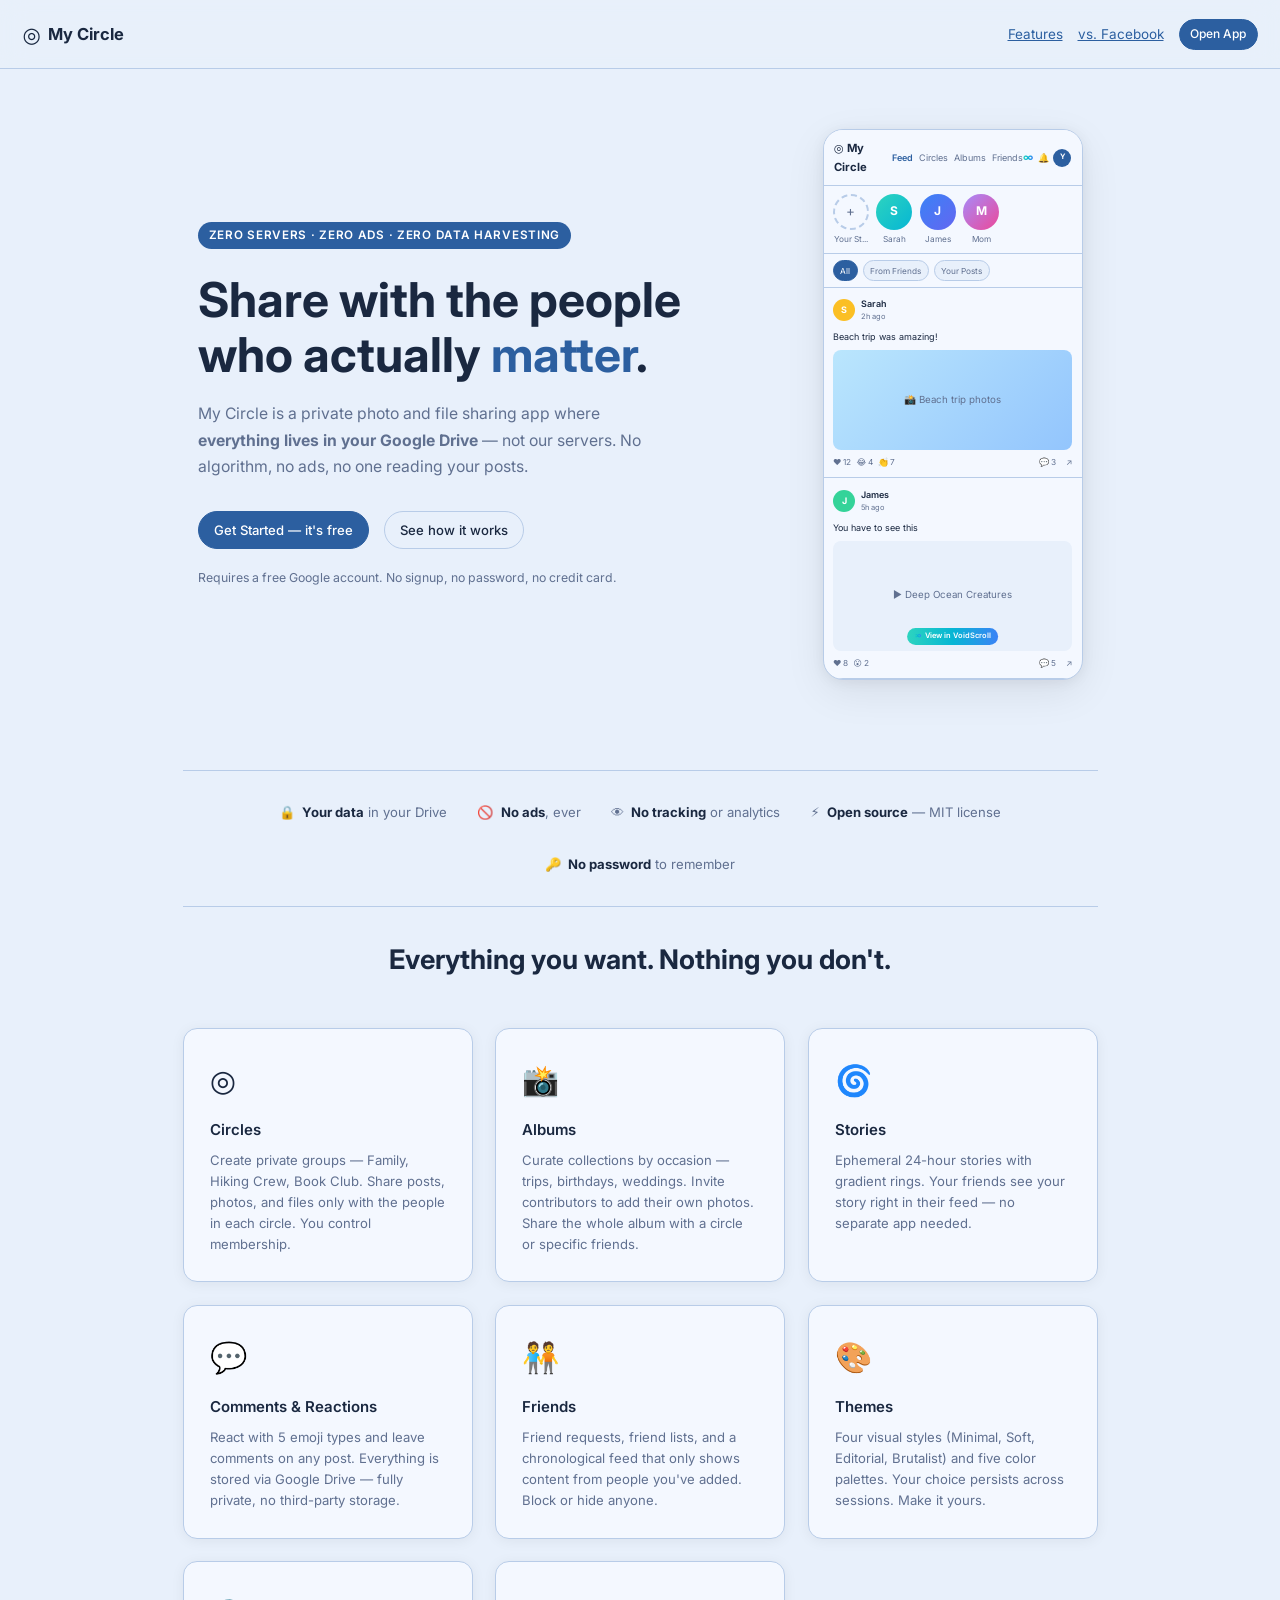
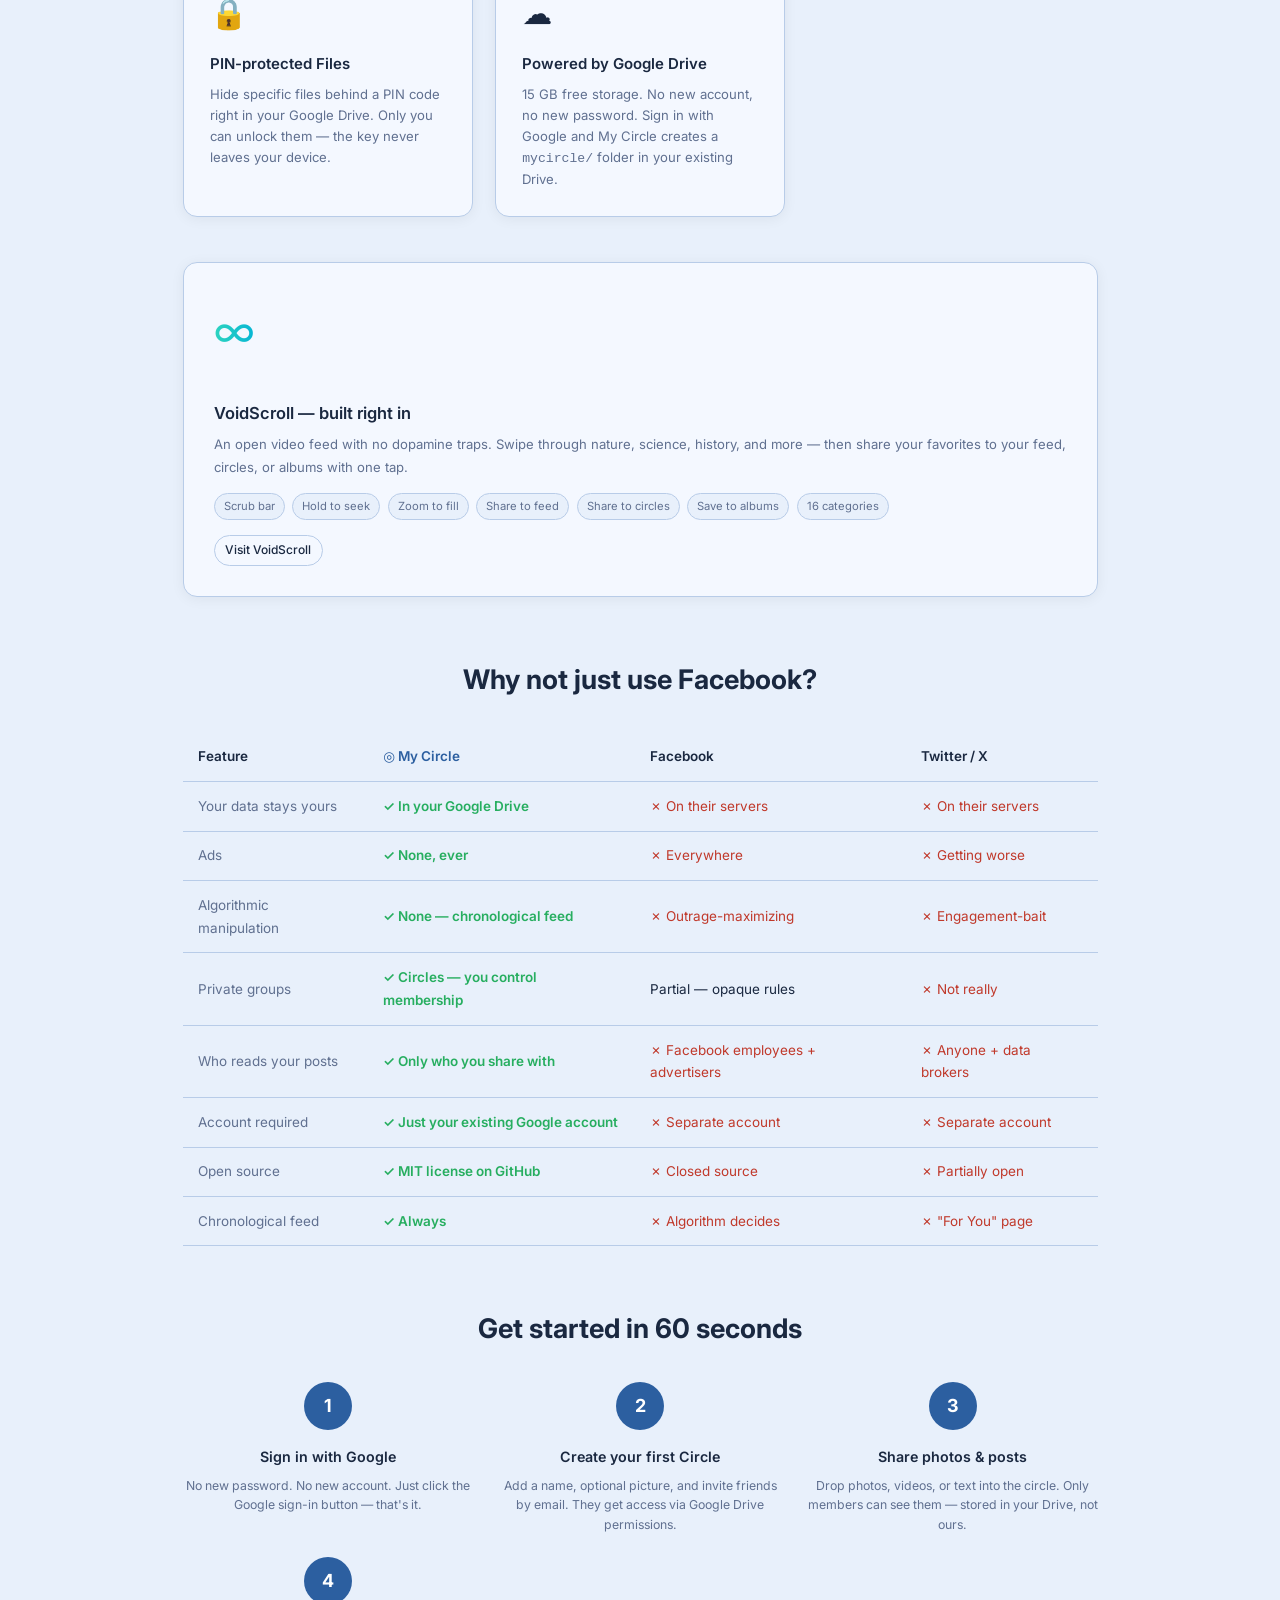
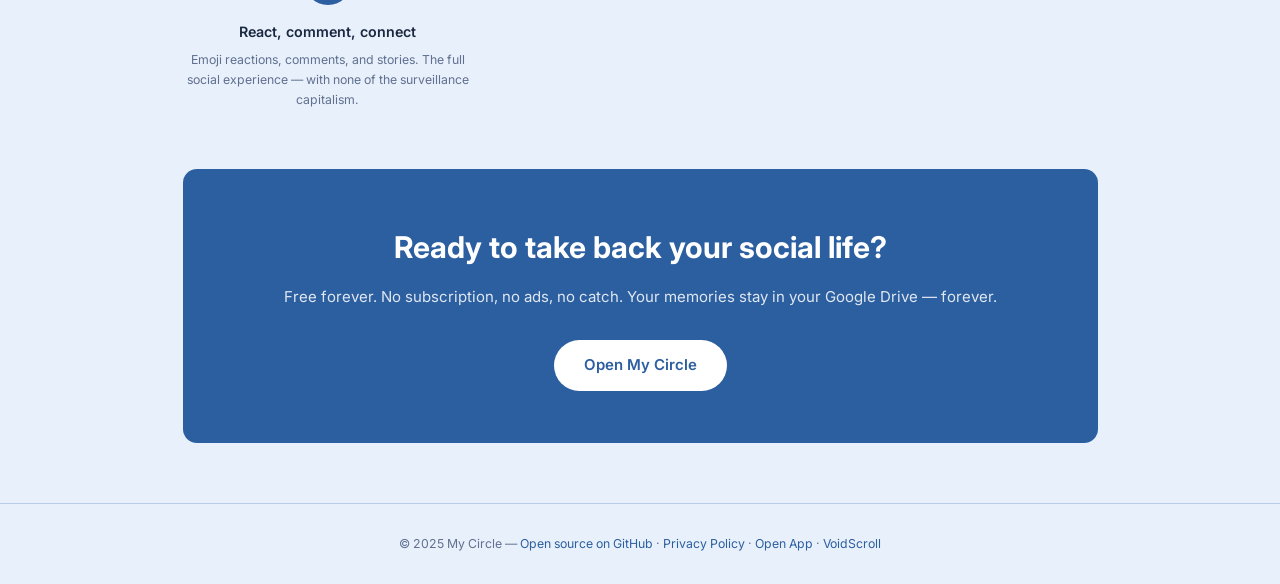
==== commit 9f528c17: "Add privacy policy page and link it from landing and app - Full privacy policy at privacy.html cover" ====
--- a/landing.html
+++ b/landing.html
@@ -599,6 +599,7 @@
     <div class="landing">
       <p>
         © 2025 My Circle — <a href="https://github.com/phil08533/TimeLine" target="_blank" rel="noopener">Open source on GitHub</a> ·
+        <a href="privacy.html">Privacy Policy</a> ·
         <a href="index.html">Open App</a> ·
         <a href="https://voidscroll.org" target="_blank" rel="noopener">VoidScroll</a>
       </p>
--- a/css/styles.css
+++ b/css/styles.css
@@ -2041,6 +2041,9 @@
   object-fit: contain;
   background: var(--bg);
   cursor: pointer;
+  -webkit-touch-callout: none;  /* prevent iOS long-press callout */
+  -webkit-user-select: none;
+  user-select: none;
 }
 
 /* Bottom gradient + text overlay per slide */
@@ -2168,17 +2171,17 @@
 /* ── VoidScroll embed in feed posts ── */
 .vs-embed {
   position: relative;
-  background: #000;
-  border-radius: var(--card-radius) var(--card-radius) 0 0;
-  overflow: hidden;
-  aspect-ratio: 9/16;
-  max-height: 480px;
+  background: var(--bg);
+  overflow: hidden;
+  max-height: 520px;
+  aspect-ratio: 16/9;  /* sensible default, overridden by JS once video loads */
 }
 .vs-embed-video {
   width: 100%; height: 100%;
+  display: block;
   object-fit: contain;
-  display: block;
   cursor: pointer;
+  background: var(--bg);
 }
 .vs-embed-overlay {
   position: absolute; inset: 0;
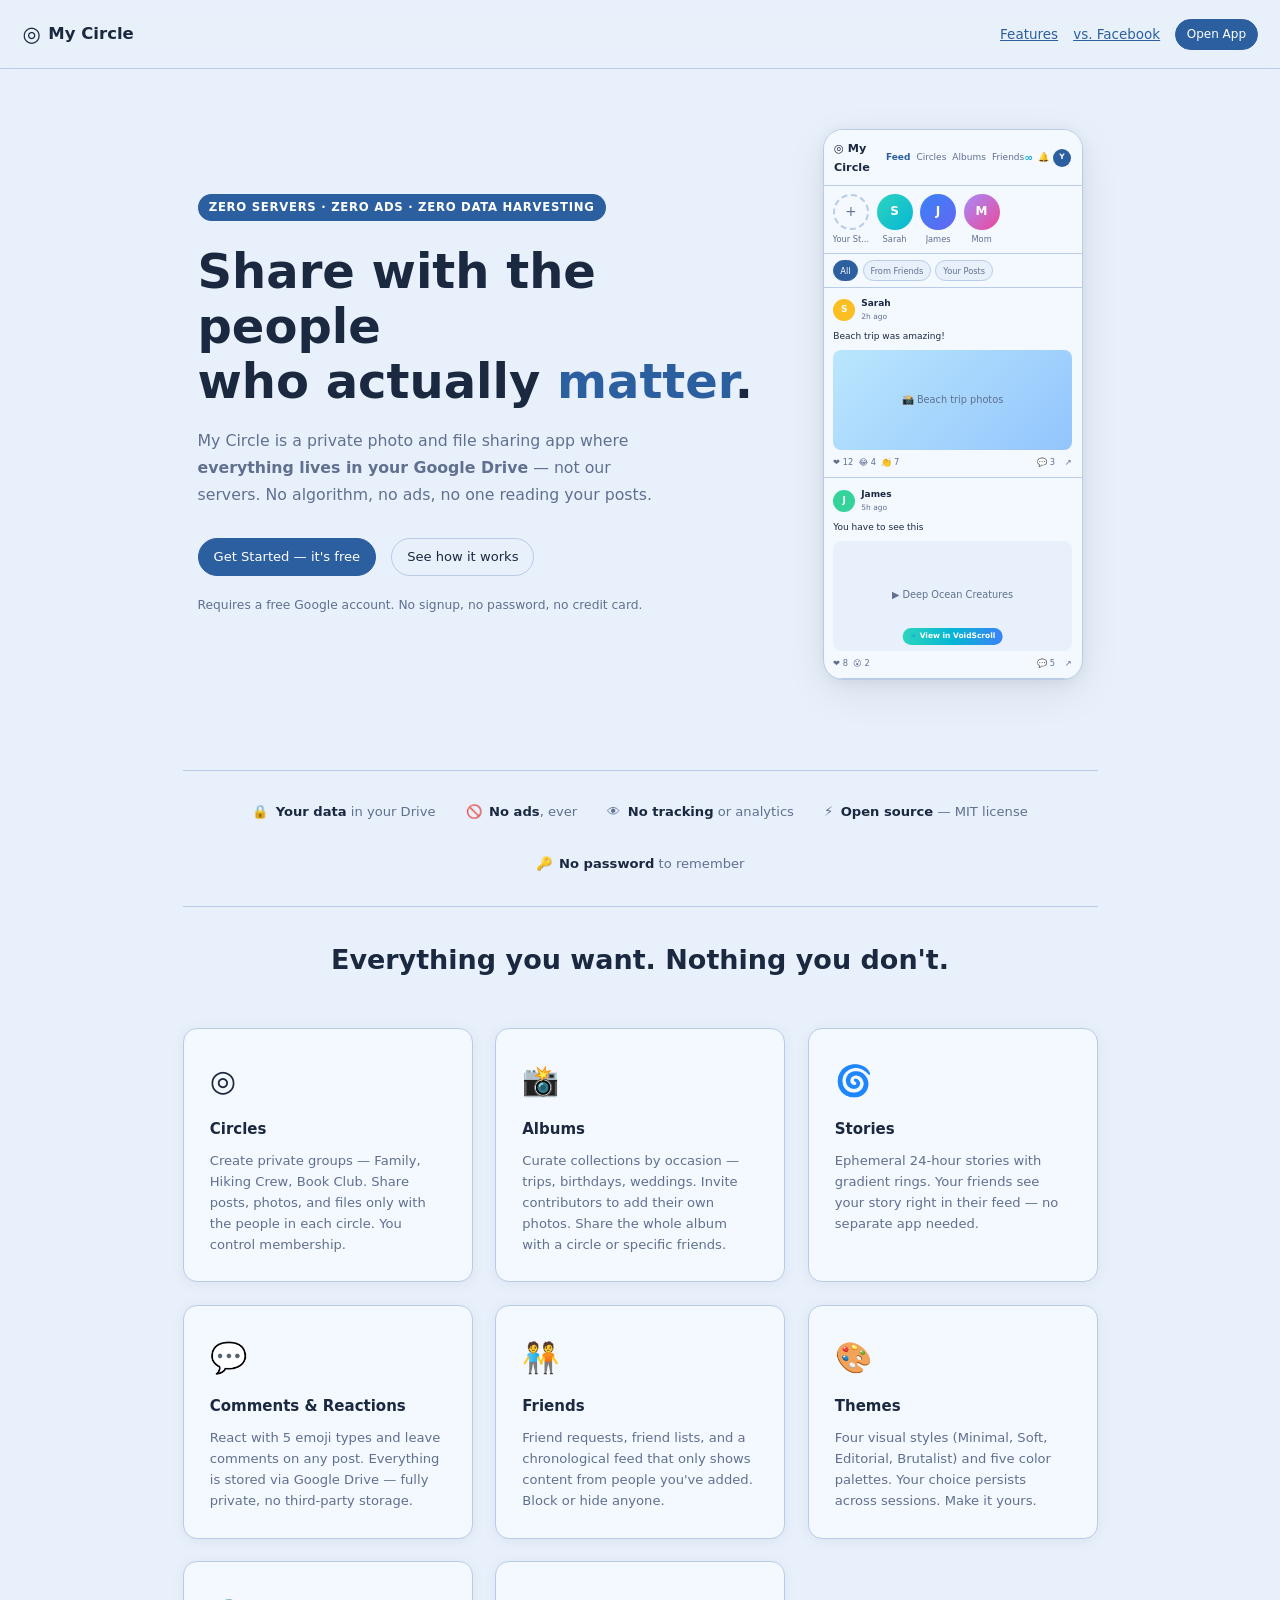
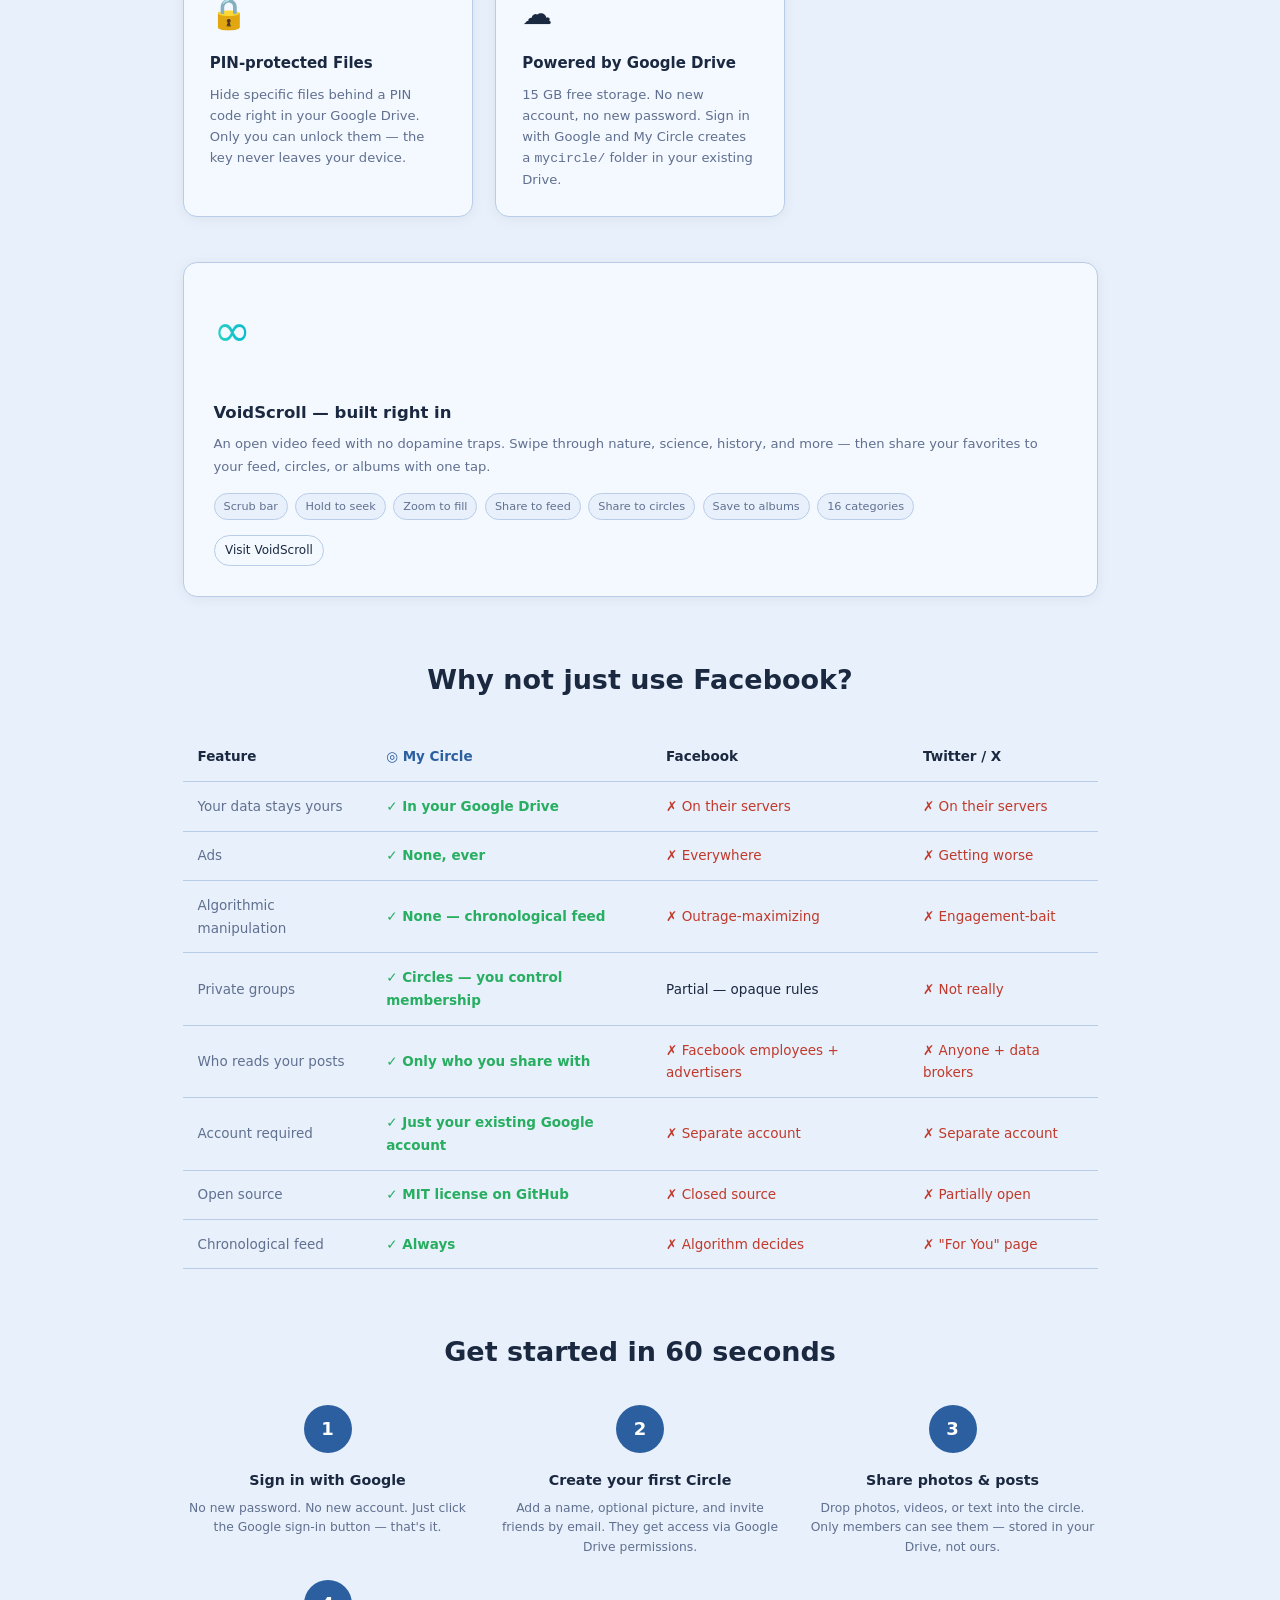
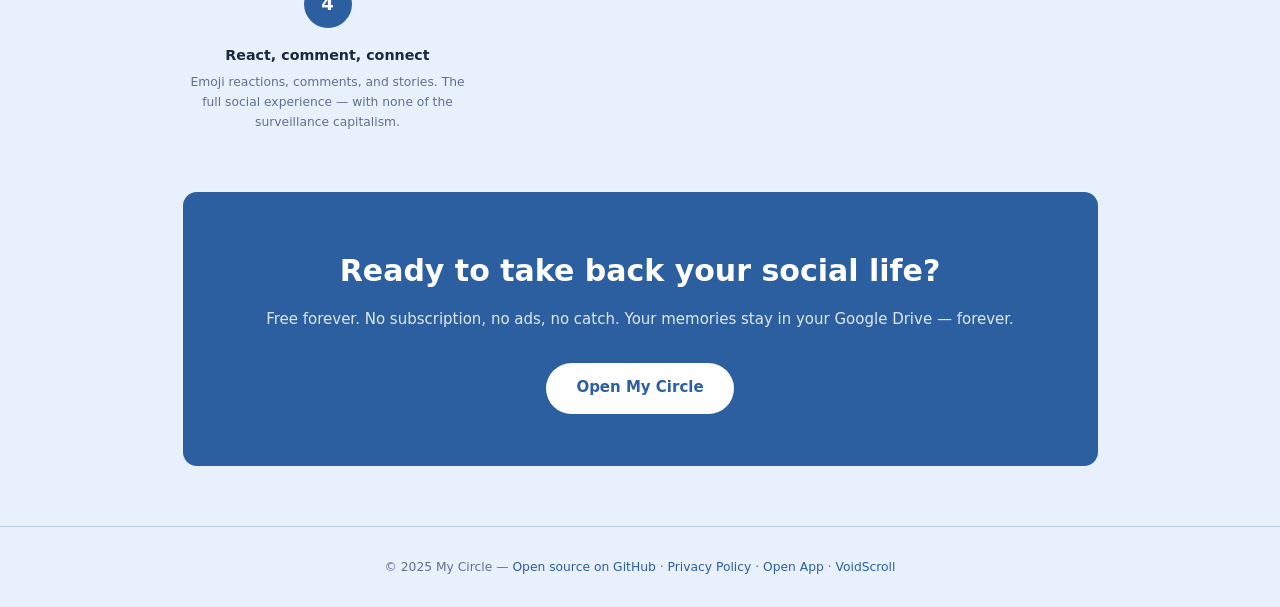
==== commit 582d7838: "Harden landing/privacy pages and scrub leaked client ID - Add CSP, Referrer-Policy, and Permissions-" ====
--- a/landing.html
+++ b/landing.html
@@ -2,9 +2,17 @@
 <html lang="en" data-theme="soft" data-color="slate">
 <head>
   <meta charset="UTF-8" />
-  <meta name="viewport" content="width=device-width, initial-scale=1.0" />
+  <meta name="viewport" content="width=device-width, initial-scale=1.0, viewport-fit=cover" />
   <title>My Circle — Private social sharing, owned by you</title>
   <meta name="description" content="My Circle is a private photo &amp; file sharing app. No servers, no ads — everything lives in your Google Drive." />
+  <meta name="referrer" content="strict-origin-when-cross-origin" />
+  <meta http-equiv="Permissions-Policy" content="camera=(), microphone=(), geolocation=()" />
+  <meta http-equiv="Content-Security-Policy"
+    content="default-src 'self';
+             script-src 'self';
+             style-src  'self' https://fonts.googleapis.com 'unsafe-inline';
+             font-src   'self' https://fonts.gstatic.com;
+             img-src    'self' data:;">
   <link rel="icon" href="data:image/svg+xml,<svg xmlns='http://www.w3.org/2000/svg' viewBox='0 0 100 100'><text y='.9em' font-size='90'>◎</text></svg>" />
   <link rel="preconnect" href="https://fonts.googleapis.com" />
   <link rel="preconnect" href="https://fonts.gstatic.com" crossorigin />
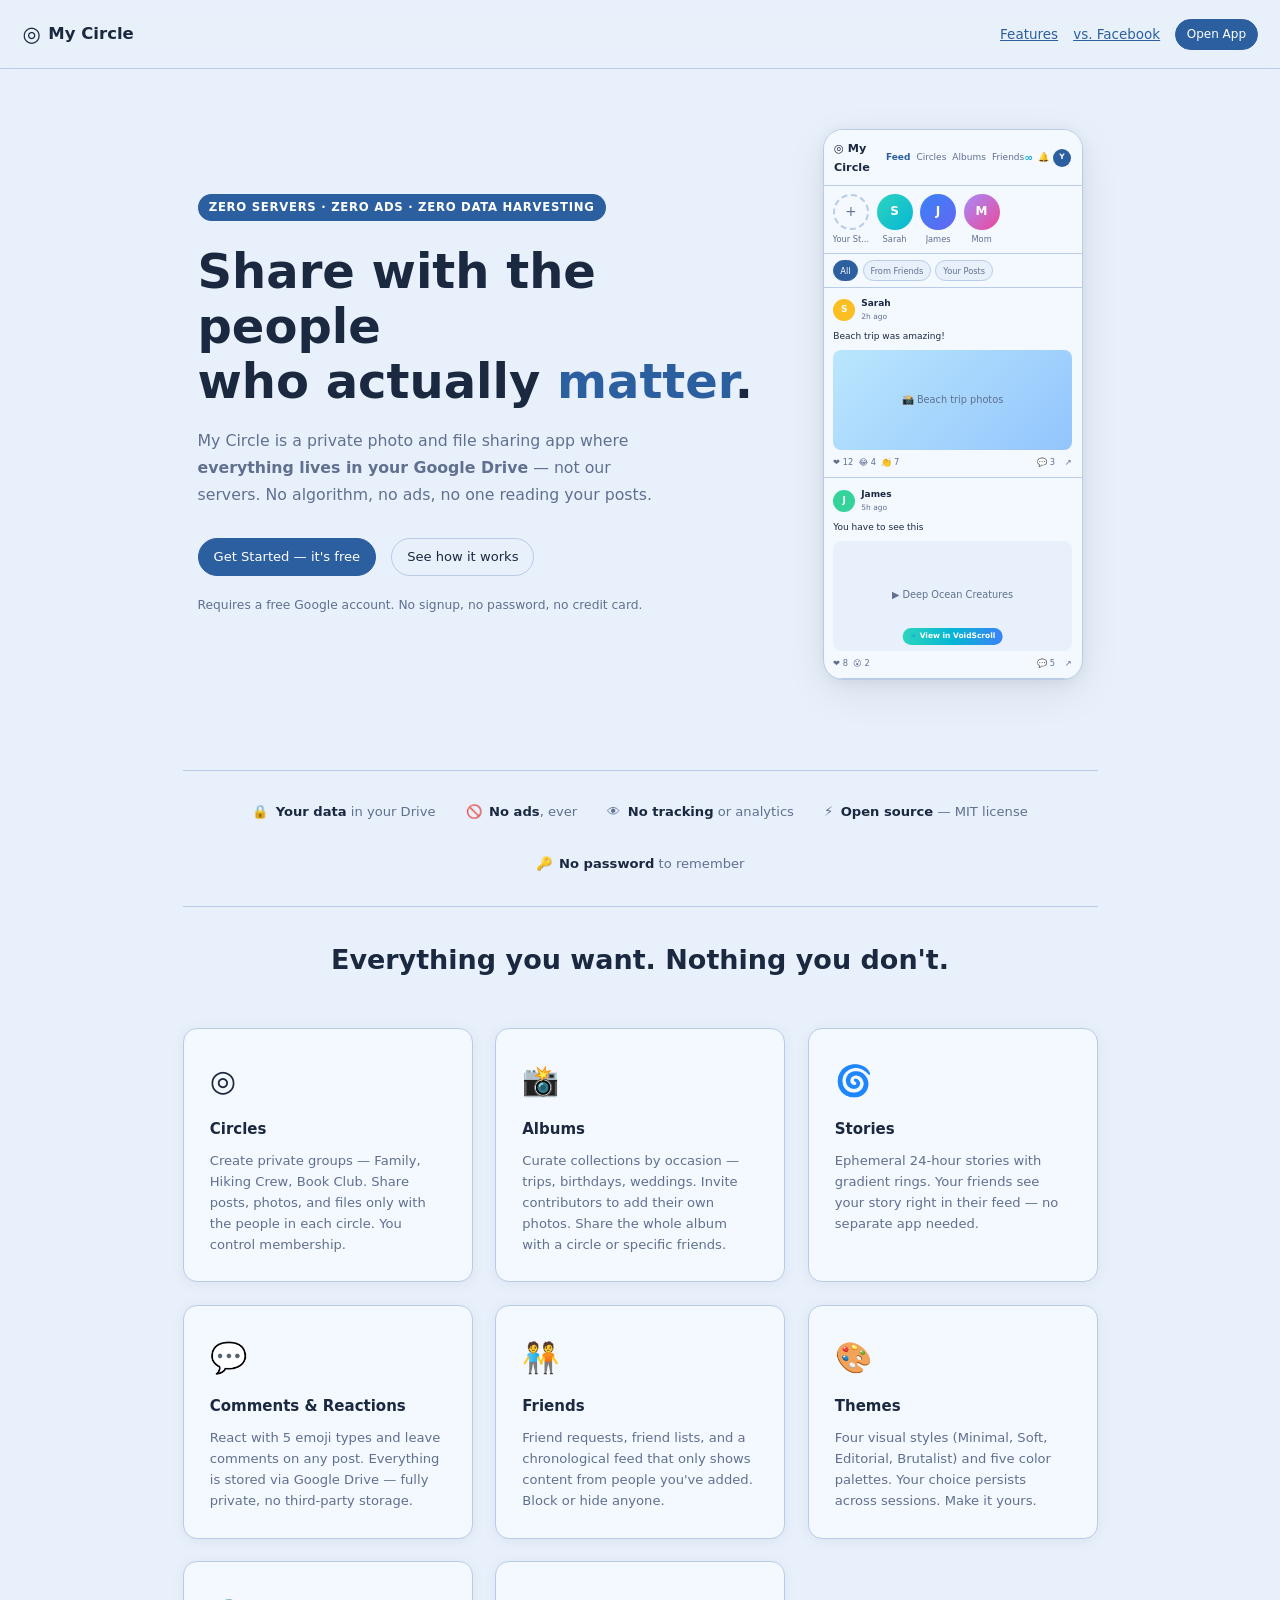
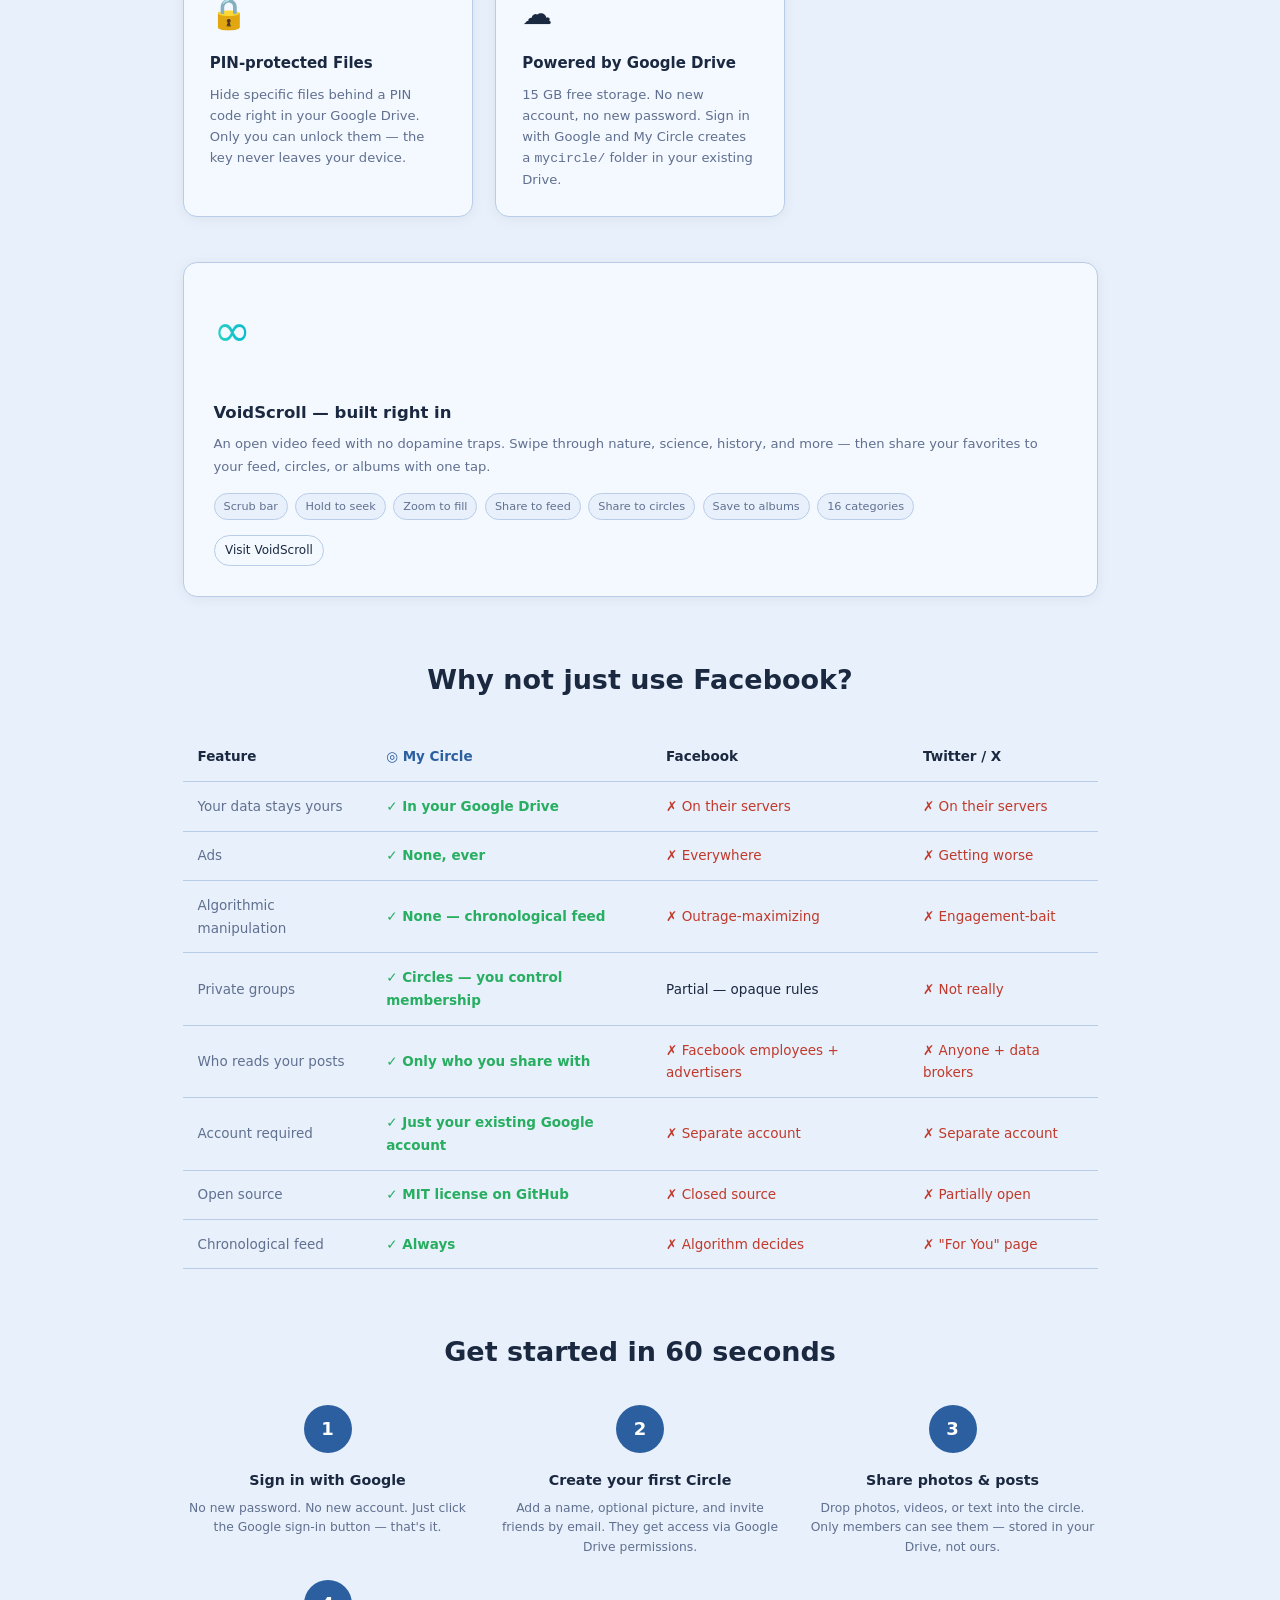
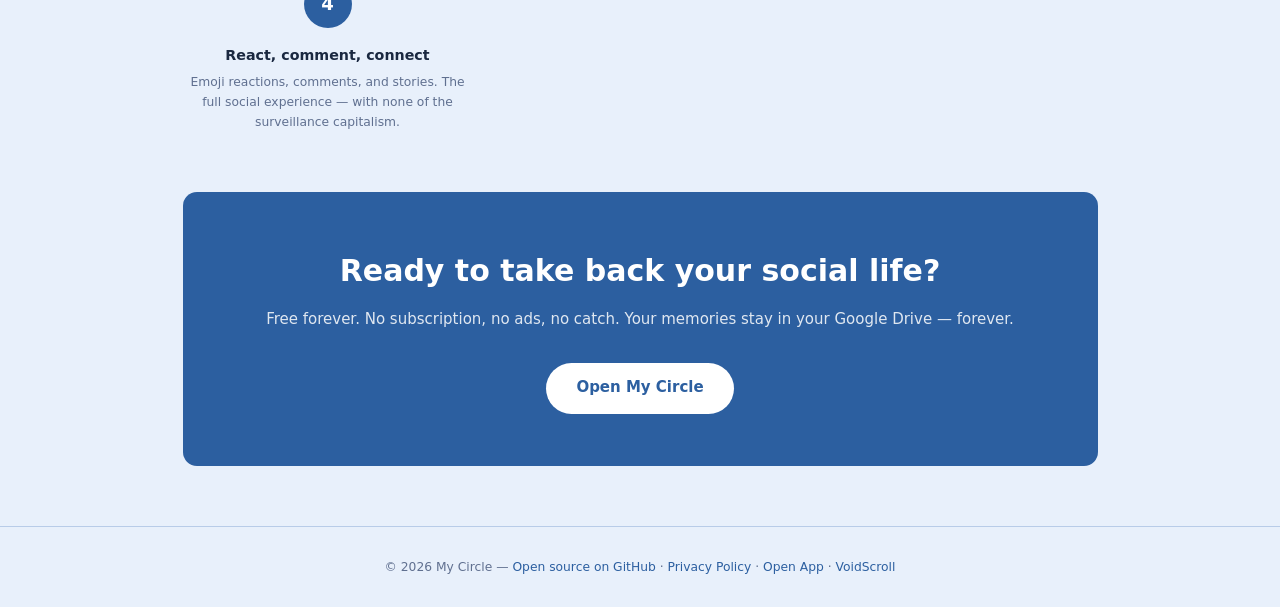
==== commit a015a41b: "Polish landing page: add OG/Twitter meta tags, smooth scroll, fix animation, update copyright - Add " ====
--- a/landing.html
+++ b/landing.html
@@ -13,6 +13,15 @@
              style-src  'self' https://fonts.googleapis.com 'unsafe-inline';
              font-src   'self' https://fonts.gstatic.com;
              img-src    'self' data:;">
+  <!-- Open Graph -->
+  <meta property="og:type" content="website" />
+  <meta property="og:title" content="My Circle — Private social sharing, owned by you" />
+  <meta property="og:description" content="A private photo & file sharing app. No servers, no ads — everything lives in your Google Drive." />
+  <meta property="og:url" content="https://phil08533.github.io/TimeLine/landing.html" />
+  <!-- Twitter Card -->
+  <meta name="twitter:card" content="summary_large_image" />
+  <meta name="twitter:title" content="My Circle — Private social sharing, owned by you" />
+  <meta name="twitter:description" content="A private photo & file sharing app. No servers, no ads — everything lives in your Google Drive." />
   <link rel="icon" href="data:image/svg+xml,<svg xmlns='http://www.w3.org/2000/svg' viewBox='0 0 100 100'><text y='.9em' font-size='90'>◎</text></svg>" />
   <link rel="preconnect" href="https://fonts.googleapis.com" />
   <link rel="preconnect" href="https://fonts.gstatic.com" crossorigin />
@@ -20,6 +29,7 @@
   <link rel="stylesheet" href="css/styles.css" />
   <style>
     /* ── Landing-specific overrides ── */
+    html { scroll-behavior: smooth; }
     body { background: var(--bg); color: var(--text); }
 
     .landing { max-width: 960px; margin: 0 auto; padding: 0 1.5rem; }
@@ -247,6 +257,10 @@
       -webkit-background-clip: text; background-clip: text;
       -webkit-text-fill-color: transparent;
       animation: vs-icon-flow 3s ease-in-out infinite;
+    }
+    @keyframes vs-icon-flow {
+      0%, 100% { background-position: 0% 50%; }
+      50% { background-position: 100% 50%; }
     }
     .voidscroll-promo h3 { font-size: 1.1rem; font-weight: 600; margin-bottom: .4rem; }
     .voidscroll-promo p { font-size: .875rem; color: var(--muted); margin-bottom: 1rem; }
@@ -606,7 +620,7 @@
   <footer class="landing-footer">
     <div class="landing">
       <p>
-        © 2025 My Circle — <a href="https://github.com/phil08533/TimeLine" target="_blank" rel="noopener">Open source on GitHub</a> ·
+        © 2026 My Circle — <a href="https://github.com/phil08533/TimeLine" target="_blank" rel="noopener">Open source on GitHub</a> ·
         <a href="privacy.html">Privacy Policy</a> ·
         <a href="index.html">Open App</a> ·
         <a href="https://voidscroll.org" target="_blank" rel="noopener">VoidScroll</a>
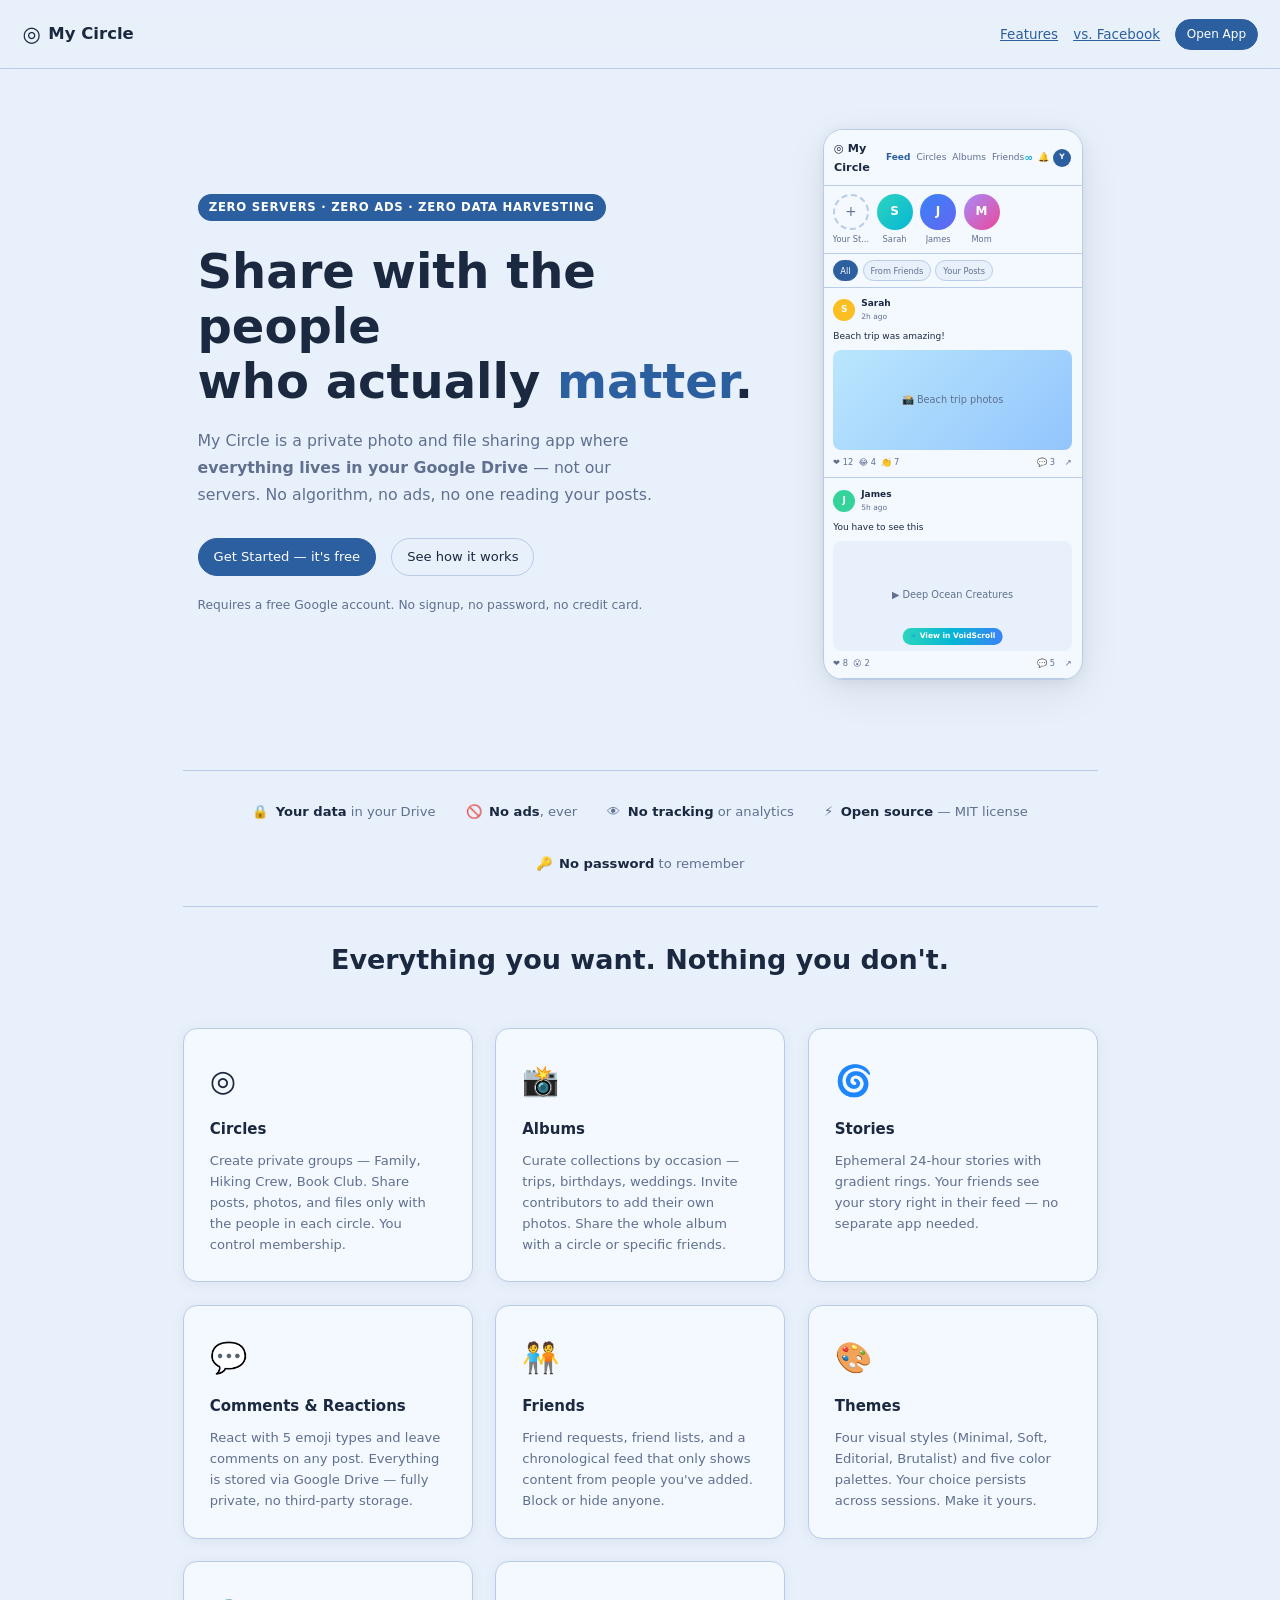
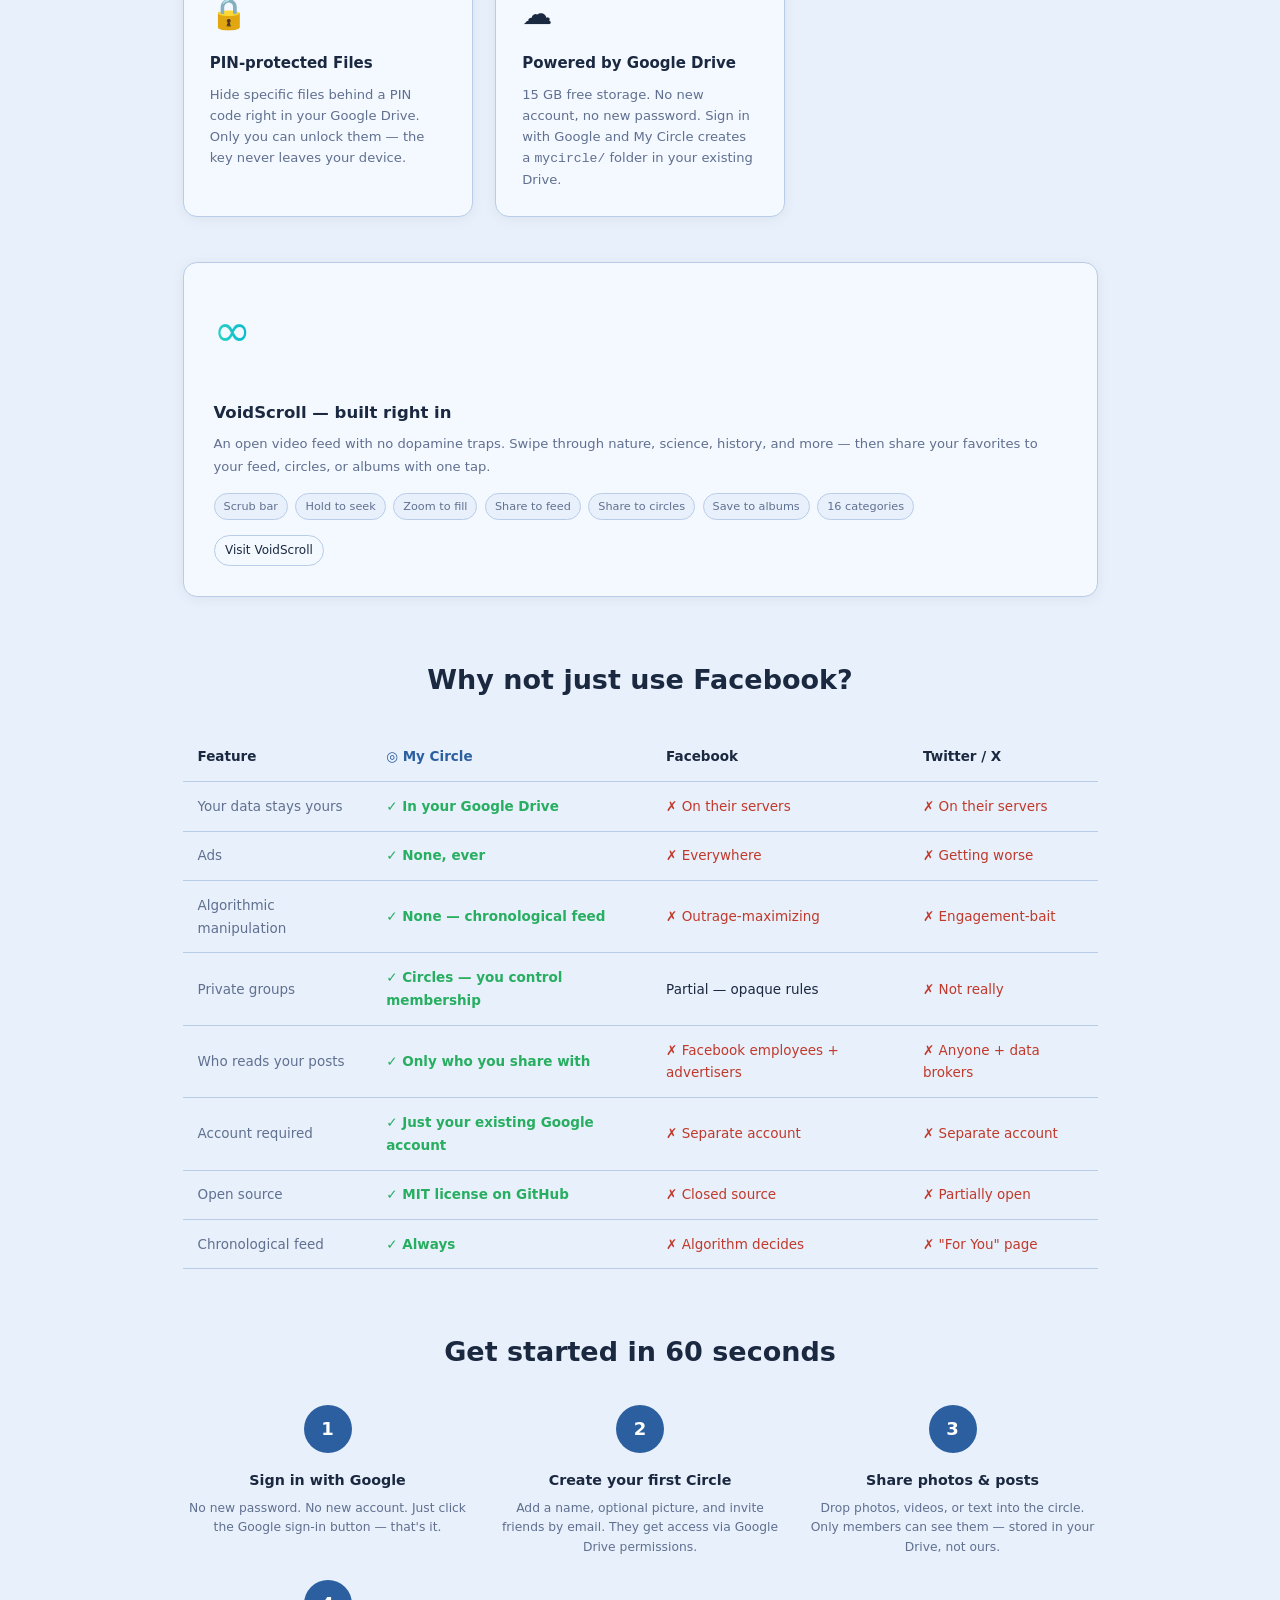
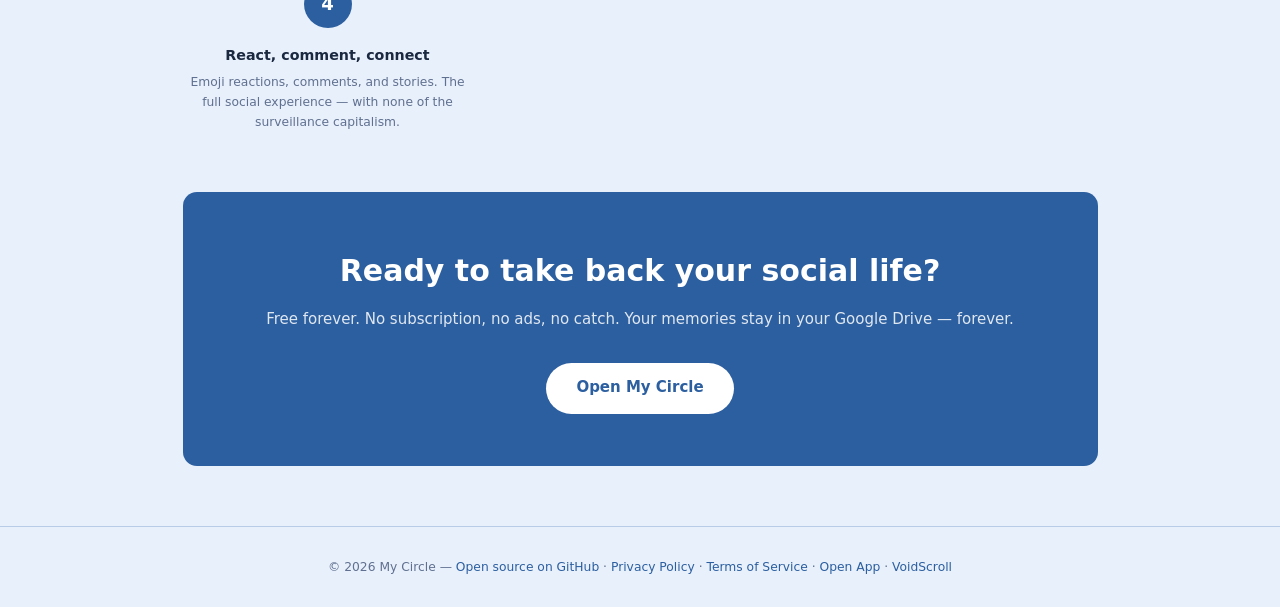
==== commit 01eddefd: "Add Terms of Service page, update privacy contact and footer links - Created terms.html covering acc" ====
--- a/landing.html
+++ b/landing.html
@@ -196,7 +196,7 @@
       border-bottom: 1px solid var(--border);
       margin: 2rem 0;
     }
-    .trust-item { display: flex; align-items: center; gap: .5rem; font-size: .875rem; color: var(--muted); }
+    .trust-item { display: flex; align-items: center; gap: .5rem; font-size: .875rem; color: var(--muted); white-space: nowrap; }
     .trust-item strong { color: var(--text); }
 
     /* ── Feature sections ── */
@@ -622,6 +622,7 @@
       <p>
         © 2026 My Circle — <a href="https://github.com/phil08533/TimeLine" target="_blank" rel="noopener">Open source on GitHub</a> ·
         <a href="privacy.html">Privacy Policy</a> ·
+        <a href="terms.html">Terms of Service</a> ·
         <a href="index.html">Open App</a> ·
         <a href="https://voidscroll.org" target="_blank" rel="noopener">VoidScroll</a>
       </p>
--- a/css/styles.css
+++ b/css/styles.css
@@ -1,8 +1,11 @@
 /* ============================================================
    My Circle — styles.css
    Theme system: [data-theme] × [data-color] on <html>
-   Visual themes: minimal | brutalist | soft | editorial
+   Visual themes: minimal | brutalist | soft | editorial | glass
    Color themes:  paper | midnight | forest | coral | slate
+                  ocean | lavender | ember | sand | rose
+                  arctic | bronze | plum | neon | sage
+                  charcoal | honey | dusk | mint | wine
    ============================================================ */
 
 /* ── Reset ── */
@@ -66,6 +69,156 @@
   --accent-fg:#ffffff;
 }
 
+[data-color="ocean"] {
+  --bg:       #0a1628;
+  --surface:  #0f1f3a;
+  --border:   #1e3a5f;
+  --text:     #c8ddf0;
+  --muted:    #6a8eb8;
+  --accent:   #3b9eff;
+  --accent-fg:#ffffff;
+}
+
+[data-color="lavender"] {
+  --bg:       #f3eef8;
+  --surface:  #faf7ff;
+  --border:   #d4c4e8;
+  --text:     #2a1f3d;
+  --muted:    #8070a0;
+  --accent:   #7c4dbd;
+  --accent-fg:#ffffff;
+}
+
+[data-color="ember"] {
+  --bg:       #1a0e08;
+  --surface:  #2a1810;
+  --border:   #4a2e1e;
+  --text:     #f0d0b8;
+  --muted:    #b07850;
+  --accent:   #e8652a;
+  --accent-fg:#ffffff;
+}
+
+[data-color="sand"] {
+  --bg:       #f5f0e6;
+  --surface:  #faf8f2;
+  --border:   #d8ceb8;
+  --text:     #3a3428;
+  --muted:    #908060;
+  --accent:   #a08040;
+  --accent-fg:#ffffff;
+}
+
+[data-color="rose"] {
+  --bg:       #fdf0f3;
+  --surface:  #fff7f9;
+  --border:   #f0c0cc;
+  --text:     #3a1520;
+  --muted:    #b06878;
+  --accent:   #d44060;
+  --accent-fg:#ffffff;
+}
+
+[data-color="arctic"] {
+  --bg:       #eaf6f8;
+  --surface:  #f2fbfc;
+  --border:   #b0dce4;
+  --text:     #14363e;
+  --muted:    #508890;
+  --accent:   #1a9aaa;
+  --accent-fg:#ffffff;
+}
+
+[data-color="bronze"] {
+  --bg:       #181210;
+  --surface:  #262018;
+  --border:   #4a3a28;
+  --text:     #e0d0b8;
+  --muted:    #a09070;
+  --accent:   #c89a50;
+  --accent-fg:#1a1410;
+}
+
+[data-color="plum"] {
+  --bg:       #1a0e20;
+  --surface:  #281830;
+  --border:   #4a2860;
+  --text:     #e0c8f0;
+  --muted:    #9870b8;
+  --accent:   #c06ee8;
+  --accent-fg:#ffffff;
+}
+
+[data-color="neon"] {
+  --bg:       #0a0a0f;
+  --surface:  #12121a;
+  --border:   #2a2a3a;
+  --text:     #e0e0f0;
+  --muted:    #7878a0;
+  --accent:   #00e8a0;
+  --accent-fg:#0a0a0f;
+}
+
+[data-color="sage"] {
+  --bg:       #eef2ec;
+  --surface:  #f6f8f4;
+  --border:   #c4d0be;
+  --text:     #1e2a1a;
+  --muted:    #6a8060;
+  --accent:   #4a8040;
+  --accent-fg:#ffffff;
+}
+
+[data-color="charcoal"] {
+  --bg:       #1e1e22;
+  --surface:  #2a2a30;
+  --border:   #404048;
+  --text:     #d0d0d4;
+  --muted:    #88888e;
+  --accent:   #a0a0a8;
+  --accent-fg:#1e1e22;
+}
+
+[data-color="honey"] {
+  --bg:       #fdf8ee;
+  --surface:  #fffcf5;
+  --border:   #e8d8b0;
+  --text:     #3a3018;
+  --muted:    #a09060;
+  --accent:   #d4a020;
+  --accent-fg:#ffffff;
+}
+
+[data-color="dusk"] {
+  --bg:       #181620;
+  --surface:  #201e2a;
+  --border:   #383450;
+  --text:     #d4d0e8;
+  --muted:    #8880a8;
+  --accent:   #8070d0;
+  --accent-fg:#ffffff;
+}
+
+[data-color="mint"] {
+  --bg:       #eef8f4;
+  --surface:  #f4fcf8;
+  --border:   #b0dcc8;
+  --text:     #142a22;
+  --muted:    #508868;
+  --accent:   #20a870;
+  --accent-fg:#ffffff;
+}
+
+[data-color="wine"] {
+  --bg:       #1e0e14;
+  --surface:  #2a1820;
+  --border:   #4a2838;
+  --text:     #f0c8d8;
+  --muted:    #a86880;
+  --accent:   #c83060;
+  --accent-fg:#ffffff;
+}
+
 /* ── Visual: minimal (default) ── */
 [data-theme="minimal"] {
   --font-body:    'Inter', system-ui, sans-serif;
@@ -130,6 +283,75 @@
 [data-theme="editorial"] .brand-name { font-family: var(--font-display); font-style: italic; }
 [data-theme="editorial"] .topbar { border-bottom: 3px double var(--border); }
 
+/* ── Visual: glass ── */
+[data-theme="glass"] {
+  --font-body:    'Inter', system-ui, sans-serif;
+  --font-display: 'Inter', system-ui, sans-serif;
+  --font-mono:    'JetBrains Mono', monospace;
+  --font-sz:      15px;
+  --line-h:       1.65;
+  --card-radius:  16px;
+  --topbar-h:     54px;
+  --bw:           1px;
+  --shadow:       0 4px 24px rgba(0,0,0,.08);
+  --glass-blur:   12px;
+  --glass-bg:     rgba(255,255,255,.45);
+  --glass-border: rgba(255,255,255,.25);
+}
+[data-theme="glass"] .card,
+[data-theme="glass"] .section-block {
+  background: var(--glass-bg);
+  backdrop-filter: blur(var(--glass-blur));
+  -webkit-backdrop-filter: blur(var(--glass-blur));
+  border: 1px solid var(--glass-border);
+  box-shadow: var(--shadow);
+}
+[data-theme="glass"] .topbar {
+  background: var(--glass-bg);
+  backdrop-filter: blur(var(--glass-blur));
+  -webkit-backdrop-filter: blur(var(--glass-blur));
+  border-bottom: 1px solid var(--glass-border);
+}
+[data-theme="glass"] .btn-primary {
+  border-radius: 20px;
+  backdrop-filter: blur(4px);
+}
+[data-theme="glass"] .btn-ghost {
+  border-radius: 20px;
+  background: var(--glass-bg);
+  backdrop-filter: blur(4px);
+}
+[data-theme="glass"] .input {
+  background: var(--glass-bg);
+  backdrop-filter: blur(4px);
+  border-color: var(--glass-border);
+}
+[data-theme="glass"] .modal-box {
+  background: var(--glass-bg);
+  backdrop-filter: blur(20px);
+  -webkit-backdrop-filter: blur(20px);
+  border: 1px solid var(--glass-border);
+}
+[data-theme="glass"] .bottomnav {
+  background: var(--glass-bg);
+  backdrop-filter: blur(var(--glass-blur));
+  -webkit-backdrop-filter: blur(var(--glass-blur));
+  border-top: 1px solid var(--glass-border);
+}
+/* Glass adapts to dark color themes */
+[data-theme="glass"][data-color="midnight"],
+[data-theme="glass"][data-color="ocean"],
+[data-theme="glass"][data-color="ember"],
+[data-theme="glass"][data-color="bronze"],
+[data-theme="glass"][data-color="plum"],
+[data-theme="glass"][data-color="neon"],
+[data-theme="glass"][data-color="charcoal"],
+[data-theme="glass"][data-color="dusk"],
+[data-theme="glass"][data-color="wine"] {
+  --glass-bg:     rgba(0,0,0,.35);
+  --glass-border: rgba(255,255,255,.1);
+}
+
 /* ── Base ── */
 html {
   font-family: var(--font-body, 'Inter', sans-serif);
@@ -182,7 +404,7 @@
 .trust-pill {
   font-size: .78rem; padding: .25rem .6rem;
   background: var(--surface); border: 1px solid var(--border);
-  border-radius: 999px; color: var(--muted);
+  border-radius: 999px; color: var(--muted); white-space: nowrap;
 }
 
 /* Mock phone preview */
